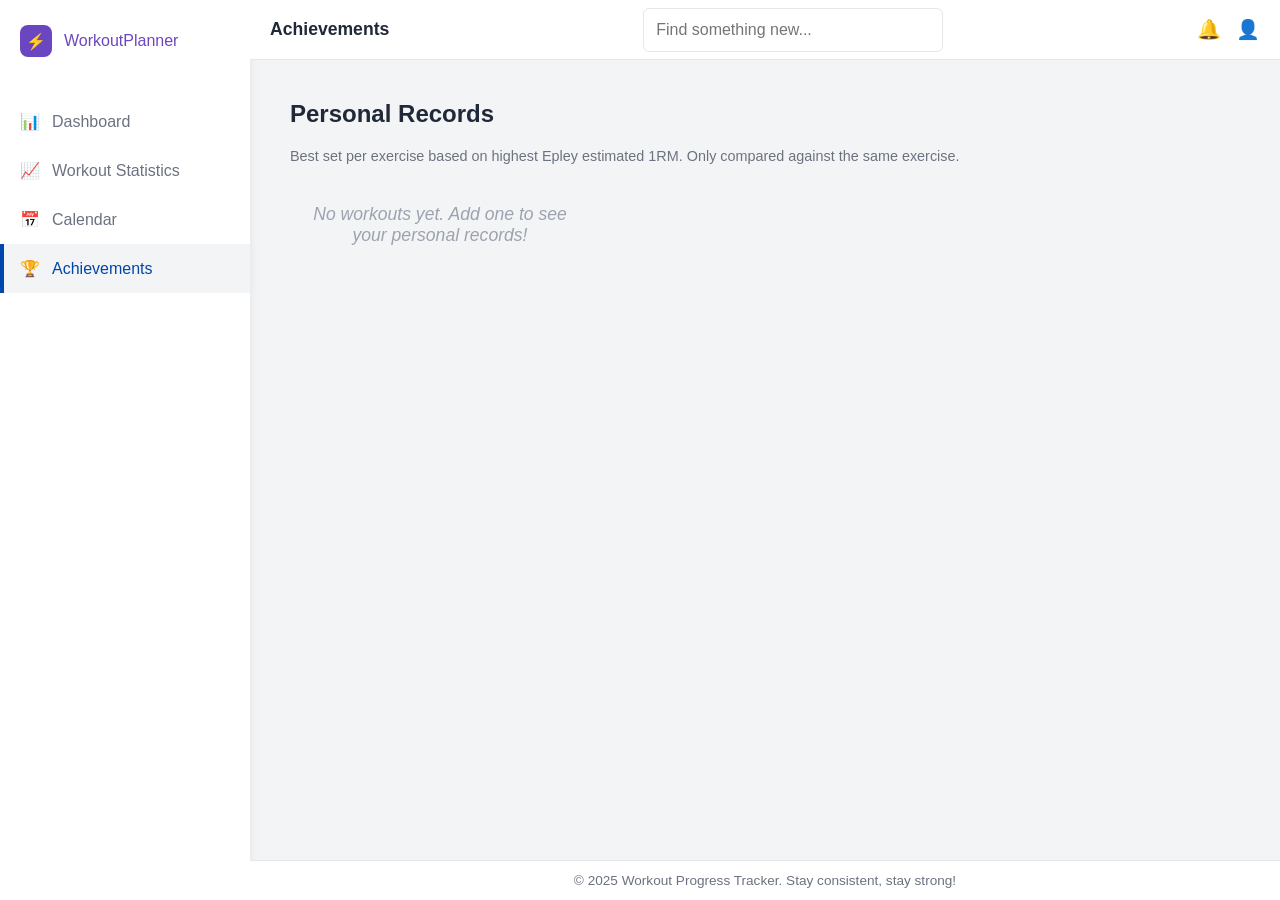
==== achievements.html @ 4a95f513 "Dashboard cleanup: separate HTML pages, percent-change chart, remove volume stat - Split into separa" ====
<!DOCTYPE html>
<html lang="en">
<head>
    <meta charset="UTF-8">
    <meta name="viewport" content="width=device-width, initial-scale=1.0">
    <title>Achievements — WorkoutPlanner</title>
    <link rel="stylesheet" href="styles.css">
</head>
<body data-page="achievements">
    <div class="container">
        <aside class="sidebar">
            <div class="sidebar-logo">
                <div class="sidebar-logo-icon">⚡</div>
                <span>WorkoutPlanner</span>
            </div>
            <ul class="sidebar-menu">
                <li class="sidebar-menu-item" onclick="location.href='index.html'">
                    <span>📊</span><span>Dashboard</span>
                </li>
                <li class="sidebar-menu-item" onclick="location.href='statistics.html'">
                    <span>📈</span><span>Workout Statistics</span>
                </li>
                <li class="sidebar-menu-item" onclick="location.href='calendar.html'">
                    <span>📅</span><span>Calendar</span>
                </li>
                <li class="sidebar-menu-item active" onclick="location.href='achievements.html'">
                    <span>🏆</span><span>Achievements</span>
                </li>
            </ul>
        </aside>

        <div style="flex: 1; display: flex; flex-direction: column; height: 100%; overflow: hidden;">
            <header>
                <h1>Achievements</h1>
                <div class="header-search">
                    <input type="text" placeholder="Find something new...">
                </div>
                <div style="display: flex; gap: 15px; align-items: center;">
                    <span style="font-size: 1.2em; cursor: pointer;">🔔</span>
                    <span style="font-size: 1.2em; cursor: pointer;">👤</span>
                </div>
            </header>

            <main>
                <section class="records-section">
                    <h2>Personal Records</h2>
                    <p class="section-description">Best set per exercise based on highest Epley estimated 1RM. Only compared against the same exercise.</p>
                    <div id="personalRecords" class="records-container">
                        <p class="empty-message">No workouts yet. Add one to see your personal records!</p>
                    </div>
                </section>
            </main>

            <footer>
                <p>&copy; 2025 Workout Progress Tracker. Stay consistent, stay strong!</p>
            </footer>
        </div>
    </div>

    <script src="script.js"></script>
</body>
</html>
---- styles.css ----
* {
    margin: 0;
    padding: 0;
    box-sizing: border-box;
}

:root {
    --primary-blue: #0047AB;
    --secondary-blue: #1E5A96;
    --purple-accent: #6B46C1;
    --orange-accent: #FF9500;
    --pink-accent: #EC4899;
    --light-bg: #F3F4F6;
    --card-bg: #FFFFFF;
    --text-dark: #1F2937;
    --text-light: #6B7280;
    --border-light: #E5E7EB;
}

html,
body {
    height: 100%;
    width: 100%;
}

body {
    font-family: -apple-system, BlinkMacSystemFont, 'Segoe UI', 'Helvetica Neue', sans-serif;
    background: var(--light-bg);
    color: var(--text-dark);
}

.container {
    display: flex;
    width: 100%;
    height: 100%;
    flex-direction: row;
}

/* Sidebar */
.sidebar {
    width: 250px;
    background: white;
    padding: 25px 0;
    box-shadow: 2px 0 8px rgba(0, 0, 0, 0.05);
    flex-shrink: 0;
    overflow-y: auto;
    max-height: 100vh;
}

.sidebar-logo {
    display: flex;
    align-items: center;
    gap: 12px;
    padding: 0 20px;
    margin-bottom: 40px;
    text-decoration: none;
    color: var(--purple-accent);
}

.sidebar-logo-icon {
    width: 32px;
    height: 32px;
    background: var(--purple-accent);
    border-radius: 8px;
    display: flex;
    align-items: center;
    justify-content: center;
    color: white;
    font-weight: bold;
}

.sidebar-menu {
    list-style: none;
}

.sidebar-menu-item {
    padding: 15px 20px;
    color: var(--text-light);
    cursor: pointer;
    display: flex;
    align-items: center;
    gap: 12px;
    transition: all 0.3s ease;
}

.sidebar-menu-item:hover {
    background: var(--light-bg);
    color: var(--primary-blue);
}

.sidebar-menu-item.active {
    background: var(--light-bg);
    color: var(--primary-blue);
    border-left: 4px solid var(--primary-blue);
    padding-left: 16px;
}

header {
    flex: 0 0 auto;
    background: white;
    border-bottom: 1px solid var(--border-light);
    padding: 10px 20px;
    display: flex;
    align-items: center;
    justify-content: space-between;
    gap: 20px;
    height: 60px;
}

header h1 {
    font-size: 1.1em;
    color: var(--text-dark);
    margin: 0;
    font-weight: 600;
    white-space: nowrap;
}

header .subtitle {
    display: none;
}

.header-search {
    flex: 1;
    max-width: 300px;
    margin: 0;
}

.header-search input {
    width: 100%;
    padding: 6px 10px;
    border: 1px solid var(--border-light);
    border-radius: 6px;
    background: var(--light-bg);
    font-size: 0.85em;
}

main {
    flex: 1;
    padding: 40px;
    overflow-y: auto;
    min-height: 0;
}

section {
    margin-bottom: 30px;
}

h2 {
    color: var(--text-dark);
    margin-bottom: 20px;
    font-size: 1.5em;
    font-weight: 600;
}

/* Footer */
footer {
    background: var(--card-bg);
    padding: 12px 20px;
    text-align: center;
    color: var(--text-light);
    border-top: 1px solid var(--border-light);
    flex-shrink: 0;
    font-size: 0.85em;
}

/* Form Styles */
.workout-form,
.workout-setup-form,
.add-exercise-form {
    background: var(--card-bg);
    padding: 25px;
    border-radius: 12px;
    border: 1px solid var(--border-light);
    box-shadow: 0 1px 3px rgba(0, 0, 0, 0.05);
}

.form-group {
    margin-bottom: 20px;
}

.form-row {
    display: grid;
    grid-template-columns: repeat(auto-fit, minmax(150px, 1fr));
    gap: 20px;
}

label {
    display: block;
    margin-bottom: 8px;
    color: var(--text-dark);
    font-weight: 500;
    font-size: 0.95em;
}

input[type="text"],
input[type="number"],
input[type="date"],
select {
    width: 100%;
    padding: 12px;
    border: 1px solid var(--border-light);
    border-radius: 6px;
    font-size: 1em;
    transition: all 0.3s ease;
    background: white;
}

input[type="text"]:focus,
input[type="number"]:focus,
input[type="date"]:focus,
select:focus {
    outline: none;
    border-color: var(--primary-blue);
    box-shadow: 0 0 0 3px rgba(0, 71, 171, 0.1);
}

/* Sets Container */
.sets-container,
.exercise-sets-container {
    background: var(--light-bg);
    border: 1px solid var(--border-light);
    border-radius: 8px;
    padding: 20px;
    margin: 20px 0;
}

.sets-container.empty {
    display: none;
}

.set-input-group {
    background: white;
    border: 1px solid #e0e0e0;
    border-radius: 6px;
    padding: 15px;
    margin-bottom: 15px;
    display: grid;
    grid-template-columns: 1fr 1fr;
    gap: 15px;
    align-items: flex-end;
}

.set-input-group .form-group {
    margin-bottom: 0;
}

.set-input-group label {
    font-size: 0.9em;
}

.set-number {
    grid-column: 1 / -1;
    font-weight: bold;
    color: #667eea;
    margin-bottom: 5px;
}

/* Button Styles */
.btn {
    padding: 10px 20px;
    border: none;
    border-radius: 6px;
    font-size: 0.95em;
    font-weight: 600;
    cursor: pointer;
    transition: all 0.3s ease;
    display: inline-block;
}

.btn-primary {
    background: var(--primary-blue);
    color: white;
}

.btn-primary:hover {
    background: var(--secondary-blue);
    transform: translateY(-1px);
    box-shadow: 0 4px 12px rgba(0, 71, 171, 0.2);
}

.btn-secondary {
    background: var(--purple-accent);
    color: white;
}

.btn-secondary:hover {
    background: #5a38a3;
    transform: translateY(-1px);
}

.btn-success {
    background: #10B981;
    color: white;
}

.btn-success:hover {
    background: #059669;
}

.btn-danger {
    background: #EF4444;
    color: white;
}

.btn-danger:hover {
    background: #DC2626;
}

.btn-delete {
    background: #FCA5A5;
    color: white;
    padding: 6px 12px;
    font-size: 0.85em;
}

.btn-delete:hover {
    background: #F87171;
}

.btn-close {
    background: var(--text-light);
    color: white;
    padding: 8px 16px;
}

.btn-close:hover {
    background: var(--text-dark);
}

.btn:disabled {
    opacity: 0.6;
    cursor: not-allowed;
}

.hidden {
    display: none !important;
}

/* Stats Section */
.stats-container {
    display: grid;
    grid-template-columns: repeat(auto-fit, minmax(220px, 1fr));
    gap: 20px;
    margin-bottom: 30px;
}

.stat-card {
    background: white;
    padding: 25px;
    border-radius: 12px;
    border: 1px solid var(--border-light);
    box-shadow: 0 1px 3px rgba(0, 0, 0, 0.05);
    text-align: left;
    transition: all 0.3s ease;
}

.stat-card:hover {
    box-shadow: 0 4px 12px rgba(0, 0, 0, 0.1);
    transform: translateY(-2px);
}

.stat-card h3 {
    font-size: 0.9em;
    color: var(--text-light);
    margin-bottom: 12px;
    text-transform: uppercase;
    letter-spacing: 0.5px;
}

.stat-value {
    font-size: 2.2em;
    font-weight: 700;
    color: var(--primary-blue);
}

.stat-card.accent-orange .stat-value {
    color: var(--orange-accent);
}

.stat-card.accent-purple .stat-value {
    color: var(--purple-accent);
}

.stat-card.accent-pink .stat-value {
    color: var(--pink-accent);
}

/* Filter Section */
.filter-section {
    background: var(--card-bg);
    padding: 20px;
    border-radius: 12px;
    border: 1px solid var(--border-light);
    display: flex;
    gap: 15px;
    align-items: center;
    flex-wrap: wrap;
}

.filter-section label {
    margin: 0;
    white-space: nowrap;
    color: var(--text-dark);
}

.filter-section select {
    min-width: 200px;
    margin: 0;
}



.muscle-stat {
    background: var(--light-bg);
    border-left: 4px solid var(--primary-blue);
    padding: 18px 20px;
    border-radius: 6px;
    display: flex;
    justify-content: space-between;
    align-items: center;
}

.muscle-stat.negative {
    border-left-color: #EF4444;
    background: #FEE2E2;
}

.muscle-stat .name {
    font-weight: 600;
    color: var(--text-dark);
    font-size: 1.1em;
}

.muscle-stat .value {
    font-size: 1.4em;
    font-weight: bold;
    color: var(--primary-blue);
}

.muscle-stat.negative .value {
    color: #EF4444;
}

/* Personal Records */
.records-container {
    display: grid;
    grid-template-columns: repeat(auto-fill, minmax(280px, 1fr));
    gap: 25px;
}

.record-card {
    background: var(--card-bg);
    border: 1px solid var(--border-light);
    border-radius: 12px;
    padding: 30px;
    text-align: center;
    transition: all 0.3s ease;
    box-shadow: 0 1px 3px rgba(0, 0, 0, 0.05);
}

.record-card:hover {
    box-shadow: 0 4px 12px rgba(0, 0, 0, 0.1);
    transform: translateY(-2px);
}

.record-card h3 {
    color: var(--primary-blue);
    margin-bottom: 15px;
    font-size: 1.3em;
    font-weight: 600;
}

.record-card p {
    color: var(--text-light);
    margin: 10px 0;
    font-size: 1em;
}

.record-pr {
    font-size: 2.5em;
    font-weight: bold;
    color: var(--purple-accent);
    margin: 20px 0;
}

/* Workout History */
.history-controls {
    margin-bottom: 20px;
}

.workout-history {
    display: grid;
    gap: 15px;
}

.workout-item {
    background: var(--card-bg);
    border-left: 5px solid var(--primary-blue);
    padding: 20px;
    border-radius: 8px;
    border: 1px solid var(--border-light);
    display: flex;
    justify-content: space-between;
    align-items: flex-start;
    transition: all 0.3s ease;
    cursor: pointer;
}

.workout-item:hover {
    box-shadow: 0 4px 12px rgba(0, 0, 0, 0.1);
    transform: translateX(5px);
}

.workout-details h3 {
    color: var(--text-dark);
    margin-bottom: 10px;
    font-size: 1.2em;
    font-weight: 600;
}

.muscle-label {
    color: var(--primary-blue);
    font-weight: 600;
    font-size: 0.9em;
    margin: 5px 0;
    display: inline-block;
    background: rgba(0, 71, 171, 0.1);
    padding: 4px 8px;
    border-radius: 4px;
}

.sets-info {
    color: var(--text-light);
    font-size: 0.9em;
    margin: 8px 0;
    background: var(--light-bg);
    padding: 8px;
    border-radius: 4px;
}

.workout-details p {
    color: var(--text-light);
    margin: 5px 0;
    font-size: 0.95em;
}

.workout-stats {
    display: flex;
    gap: 15px;
    margin-top: 10px;
    flex-wrap: wrap;
}

.stat-badge {
    background: var(--primary-blue);
    color: white;
    padding: 6px 12px;
    border-radius: 6px;
    font-size: 0.85em;
    font-weight: 600;
}

.stat-badge.volume {
    background: var(--purple-accent);
}

.stat-badge.date {
    background: var(--text-light);
}

.stat-badge.orange {
    background: var(--orange-accent);
}

.stat-badge.pink {
    background: var(--pink-accent);
}

.delete-btn {
    flex-shrink: 0;
}

.empty-message {
    text-align: center;
    color: var(--text-light);
    padding: 40px 20px;
    font-size: 1.1em;
}

/* Progress Container */
.progress-container {
    display: grid;
    gap: 20px;
}

.progress-item {
    background: var(--card-bg);
    border: 1px solid var(--border-light);
    border-radius: 12px;
    padding: 20px;
    transition: all 0.3s ease;
}

.progress-item:hover {
    box-shadow: 0 4px 12px rgba(0, 0, 0, 0.1);
}

.progress-item h3 {
    color: var(--text-dark);
    margin-bottom: 15px;
    font-size: 1.1em;
}

/* Responsive Design */
@media (max-width: 1024px) {
    .sidebar {
        width: 180px;
    }

    .sidebar-logo span {
        display: none;
    }

    .sidebar-menu-item span:last-child {
        display: none;
    }

    .sidebar-menu-item {
        padding: 12px 20px;
        justify-content: center;
    }

    main {
        padding: 30px;
    }
}

@media (max-width: 768px) {
    .sidebar {
        width: 150px;
    }

    .sidebar-logo {
        padding: 0 15px;
        margin-bottom: 30px;
    }

    .sidebar-menu-item {
        padding: 10px 15px;
        font-size: 0.9em;
    }

    header {
        padding: 8px 15px;
        gap: 10px;
    }

    header h1 {
        font-size: 1em;
        min-width: 70px;
    }

    .header-search {
        flex: 1;
        max-width: 200px;
        margin: 0;
    }

    .header-search input {
        font-size: 0.8em;
        padding: 5px 8px;
    }

    main {
        padding: 25px 20px;
    }

    .filter-section {
        flex-direction: column;
        align-items: stretch;
    }

    .filter-section select {
        min-width: unset;
    }

    .stats-container {
        grid-template-columns: 1fr;
    }

    .workout-item {
        flex-direction: column;
    }

    .form-row {
        grid-template-columns: 1fr;
    }

    .set-input-group {
        grid-template-columns: 1fr;
    }
}

/* ========================================
   WORKOUT PROGRESS SECTION
   ======================================== */

.progress-section {
    margin-bottom: 40px;
}

.progress-container {
    display: grid;
    grid-template-columns: repeat(auto-fill, minmax(320px, 1fr));
    gap: 25px;
}

.progress-card {
    background: var(--card-bg);
    border: 1px solid var(--border-light);
    border-radius: 12px;
    padding: 30px;
    cursor: pointer;
    transition: all 0.3s ease;
    box-shadow: 0 1px 3px rgba(0, 0, 0, 0.05);
}

.progress-card:hover {
    border-color: var(--primary-blue);
    box-shadow: 0 4px 12px rgba(0, 71, 171, 0.15);
    transform: translateY(-2px);
}

.progress-card-exercise {
    font-size: 1.5em;
    font-weight: 600;
    color: var(--text-dark);
    margin-bottom: 12px;
}

.progress-card-muscle {
    font-size: 1em;
    color: var(--text-light);
    margin-bottom: 16px;
    background: rgba(0, 71, 171, 0.1);
    display: inline-block;
    padding: 6px 12px;
    border-radius: 4px;
    color: var(--primary-blue);
    font-weight: 600;
}

.progress-card-1rm {
    font-size: 2.2em;
    color: var(--primary-blue);
    font-weight: bold;
    margin-bottom: 6px;
}

.progress-card-1rm-label {
    font-size: 0.8em;
    color: var(--text-light);
    margin-bottom: 12px;
}

.progress-card-date {
    font-size: 0.85em;
    color: var(--text-light);
    margin-bottom: 8px;
}

.progress-card-sets {
    font-size: 0.85em;
    color: var(--text-light);
    padding-top: 12px;
    border-top: 1px solid var(--border-light);
}

.progress-card-click-hint {
    font-size: 0.8em;
    color: var(--primary-blue);
    margin-top: 12px;
    font-style: italic;
}

/* ========================================
   MUSCLE GROUP STATS SECTION
   ======================================== */

.muscle-group-stats {
    display: grid;
    grid-template-columns: repeat(auto-fill, minmax(250px, 1fr));
    gap: 20px;
}

.muscle-group-card {
    background: var(--card-bg);
    border: 1px solid var(--border-light);
    border-radius: 12px;
    padding: 20px;
    transition: all 0.3s ease;
    box-shadow: 0 1px 3px rgba(0, 0, 0, 0.05);
}

.muscle-group-card:hover {
    border-color: var(--primary-blue);
    box-shadow: 0 4px 12px rgba(0, 0, 0, 0.1);
    transform: translateY(-2px);
}

.muscle-group-card-name {
    font-size: 1.4em;
    font-weight: 700;
    color: var(--text-dark);
    margin-bottom: 16px;
    padding-bottom: 12px;
    border-bottom: 3px solid var(--primary-blue);
}

.muscle-group-card-stats {
    display: grid;
    grid-template-columns: 1fr 1fr;
    gap: 16px;
    margin-bottom: 16px;
}

.muscle-stat-label {
    font-size: 0.75em;
    color: var(--text-light);
    text-transform: uppercase;
    letter-spacing: 0.5px;
    margin-bottom: 6px;
    font-weight: 600;
}

.muscle-stat-value {
    font-size: 1.3em;
    color: var(--primary-blue);
    font-weight: bold;
}

.muscle-group-card-date {
    font-size: 0.85em;
    color: var(--text-light);
    padding-top: 12px;
    border-top: 1px solid var(--border-light);
}

.muscle-group-card-changes {
    background: var(--light-bg);
    padding: 16px;
    border-radius: 8px;
    margin: 16px 0;
    border-left: 4px solid var(--primary-blue);
}

.avg-change {
    display: flex;
    justify-content: space-between;
    align-items: center;
    font-weight: 600;
}

.change-label {
    color: var(--text-light);
    font-size: 0.9em;
}

.change-value {
    font-size: 1.3em;
    font-weight: bold;
}

.change-value.positive {
    color: #10B981;
}

.change-value.negative {
    color: #EF4444;
}

.exercise-changes {
    display: flex;
    flex-direction: column;
    gap: 8px;
    max-height: 200px;
    overflow-y: auto;
    margin-top: 12px;
}

.exercise-change-item {
    display: flex;
    justify-content: space-between;
    align-items: center;
    font-size: 0.85em;
    padding: 8px;
    background: white;
    border-radius: 6px;
    border-left: 3px solid var(--border-light);
}

.exercise-name {
    flex: 1;
    color: var(--text-dark);
    font-weight: 500;
}

.change-percent {
    font-weight: bold;
    min-width: 60px;
    text-align: right;
    margin: 0 8px;
}

.change-percent.positive {
    color: #10B981;
}

.change-percent.negative {
    color: #EF4444;
}

.weights {
    color: var(--text-light);
    font-size: 0.8em;
}

.no-history {
    font-size: 0.85em;
    color: var(--text-light);
    text-align: center;
    padding: 8px 0;
    margin: 0;
}

/* ========================================
   EXERCISE DETAIL MODAL
   ======================================== */

.exercise-detail-modal {
    position: fixed;
    top: 0;
    left: 0;
    right: 0;
    bottom: 0;
    background: rgba(0, 0, 0, 0.6);
    display: flex;
    align-items: center;
    justify-content: center;
    z-index: 1000;
    padding: 20px;
}

.exercise-detail-modal.hidden {
    display: none;
}

.exercise-detail-content {
    background: white;
    border-radius: 12px;
    max-width: 900px;
    width: 100%;
    max-height: 90vh;
    overflow-y: auto;
    box-shadow: 0 20px 60px rgba(0, 0, 0, 0.3);
}

.exercise-detail-header {
    background: var(--primary-blue);
    color: white;
    padding: 24px;
    display: flex;
    justify-content: space-between;
    align-items: center;
    border-bottom: none;
}

.exercise-detail-header h2 {
    color: white;
    margin: 0;
    font-size: 1.5em;
    font-weight: 600;
}

.exercise-detail-body {
    padding: 30px;
}

.exercise-chart-container {
    margin-bottom: 40px;
    border: 1px solid var(--border-light);
    border-radius: 8px;
    padding: 20px;
    background: var(--light-bg);
}

.exercise-chart-container canvas {
    width: 100%;
    max-height: 400px;
}

.exercise-workout-history {
    border-top: 1px solid var(--border-light);
    padding-top: 20px;
}

.exercise-workout-history h3 {
    color: var(--text-dark);
    margin-bottom: 20px;
    font-size: 1.2em;
}

.exercise-workout-item {
    background: var(--light-bg);
    border-left: 4px solid var(--primary-blue);
    padding: 16px;
    margin-bottom: 12px;
    border-radius: 6px;
}

.exercise-workout-item-date {
    font-weight: 600;
    color: var(--text-dark);
    margin-bottom: 4px;
}

.exercise-workout-item-1rm {
    color: var(--primary-blue);
    font-size: 1.1em;
    font-weight: bold;
    margin-bottom: 8px;
}

.exercise-workout-item-sets {
    font-size: 0.9em;
    color: var(--text-light);
}

/* ========================================
   WORKOUT DETAIL MODAL
   ======================================== */

.workout-detail-modal {
    position: fixed;
    top: 0;
    left: 0;
    right: 0;
    bottom: 0;
    background: rgba(0, 0, 0, 0.6);
    display: flex;
    align-items: center;
    justify-content: center;
    z-index: 1000;
    padding: 20px;
}

.workout-detail-modal.hidden {
    display: none;
}

.workout-detail-content {
    background: white;
    border-radius: 12px;
    max-width: 800px;
    width: 100%;
    max-height: 90vh;
    overflow-y: auto;
    box-shadow: 0 20px 60px rgba(0, 0, 0, 0.3);
}

.workout-detail-header {
    background: var(--primary-blue);
    color: white;
    padding: 24px;
    display: flex;
    justify-content: space-between;
    align-items: center;
}

.workout-detail-header h2 {
    color: white;
    margin: 0;
    font-size: 1.5em;
    font-weight: 600;
}

.workout-detail-body {
    padding: 30px;
}

.workout-detail-date {
    color: var(--text-light);
    font-size: 0.95em;
    margin-bottom: 20px;
}

.workout-detail-exercises {
    display: grid;
    gap: 20px;
}

.workout-detail-exercise {
    background: var(--light-bg);
    border-left: 4px solid var(--primary-blue);
    padding: 16px;
    border-radius: 6px;
}

.workout-detail-exercise h4 {
    color: var(--text-dark);
    margin-bottom: 10px;
    font-weight: 600;
}

.workout-detail-exercise-info {
    font-size: 0.9em;
    color: var(--text-light);
}

/* ========================================
   CREATE WORKOUT SECTION
   ======================================== */

.create-workout-section {
    background: white;
    padding: 0;
}

.workout-setup-form {
    background: var(--card-bg);
    padding: 20px;
    border-radius: 12px;
    margin-bottom: 20px;
    border: 1px solid var(--border-light);
}

.workout-setup-form .form-group:last-child {
    margin-bottom: 0;
}

.add-exercise-form {
    background: var(--card-bg);
    padding: 20px;
    border-radius: 12px;
    border: 1px solid var(--primary-blue);
    margin: 20px 0;
}

.add-exercise-form.hidden {
    display: none;
}

.add-exercise-form h3 {
    color: var(--text-dark);
    margin-bottom: 20px;
    font-size: 1.3em;
    font-weight: 600;
}

.exercise-sets-container {
    background: var(--light-bg);
    border: 1px solid var(--border-light);
    border-radius: 8px;
    padding: 20px;
    margin: 20px 0;
}

.exercise-sets-container.empty {
    display: none;
}

.exercise-set-input-group {
    background: white;
    border: 1px solid var(--border-light);
    border-radius: 6px;
    padding: 15px;
    margin-bottom: 15px;
    display: grid;
    grid-template-columns: 1fr 1fr;
    gap: 15px;
    align-items: flex-end;
}

.exercise-set-input-group .form-group {
    margin-bottom: 0;
}

.exercise-set-input-group label {
    font-size: 0.9em;
}

.exercise-set-number {
    grid-column: 1 / -1;
    font-weight: 600;
    color: var(--primary-blue);
    margin-bottom: 5px;
}

.exercise-form-actions {
    display: flex;
    gap: 10px;
    margin-top: 20px;
}

.exercise-form-actions .btn {
    flex: 1;
}

.current-workout-display {
    background: var(--card-bg);
    padding: 20px;
    border-radius: 12px;
    border: 1px solid var(--border-light);
    margin: 20px 0;
}

.current-workout-display.hidden {
    display: none;
}

.current-workout-display h3 {
    color: var(--text-dark);
    margin-bottom: 20px;
    font-size: 1.3em;
    font-weight: 600;
}

.current-exercises-list {
    margin-bottom: 20px;
}

.current-exercise-item {
    background: var(--light-bg);
    border-left: 4px solid var(--primary-blue);
    padding: 15px;
    margin-bottom: 15px;
    border-radius: 6px;
    display: flex;
    justify-content: space-between;
    align-items: start;
}

.current-exercise-item-details h4 {
    color: var(--text-dark);
    font-size: 1.1em;
    margin-bottom: 5px;
    font-weight: 600;
}

.current-exercise-item-muscle {
    color: var(--text-light);
    font-size: 0.9em;
    margin-bottom: 8px;
    background: rgba(0, 71, 171, 0.1);
    display: inline-block;
    padding: 4px 8px;
    border-radius: 4px;
    color: var(--primary-blue);
}

.current-exercise-item-sets {
    color: var(--text-light);
    font-size: 0.85em;
}

.current-exercise-item-remove {
    flex-shrink: 0;
}

.current-exercise-item-remove .btn-delete {
    padding: 6px 12px;
    font-size: 0.8em;
}

.workout-save-actions {
    display: flex;
    gap: 10px;
    margin-top: 20px;
    padding-top: 20px;
    border-top: 1px solid var(--border-light);
}

.workout-save-actions .btn {
    flex: 1;
}

.btn-success {
    background: #10B981;
    color: white;
}

.btn-success:hover {
    background: #059669;
    transform: translateY(-1px);
}

/* Remove duplicate workout detail modal styles - already defined above */

.workout-detail-exercise-sets {
    margin-top: 12px;
}

.workout-detail-set {
    background: white;
    padding: 10px 15px;
    margin-bottom: 8px;
    border-radius: 6px;
    border-left: 3px solid var(--purple-accent);
    font-size: 0.9em;
    color: var(--text-light);
}

/* ========================================
   EXERCISE PROGRESS CHART
   ======================================== */

.exercise-chart-container {
    margin-bottom: 40px;
    border: 1px solid var(--border-light);
    border-radius: 12px;
    padding: 20px;
    background: var(--light-bg);
}

.exercise-chart-canvas {
    width: 100%;
    height: 400px;
    background: white;
    border-radius: 8px;
}

.exercise-chart-empty {
    text-align: center;
    color: var(--text-light);
    padding: 40px 20px;
    font-size: 1em;
}

@media (max-width: 768px) {
    .progress-container {
        grid-template-columns: 1fr;
    }

    .exercise-detail-header {
        flex-direction: column;
        gap: 12px;
    }

    .exercise-detail-header h2 {
        font-size: 1.4em;
    }

    .exercise-detail-body {
        padding: 20px;
    }

    .workout-detail-header {
        flex-direction: column;
        gap: 12px;
    }

    .workout-detail-header h2 {
        font-size: 1.4em;
    }

    .workout-detail-body {
        padding: 20px;
    }

    .exercise-form-actions {
        flex-direction: column;
    }

    .exercise-form-actions .btn {
        width: 100%;
    }

    .workout-save-actions {
        flex-direction: column;
    }

    .workout-save-actions .btn {
        width: 100%;
    }

    .current-exercise-item {
        flex-direction: column;
        gap: 10px;
    }

    .current-exercise-item-remove .btn-delete {
        width: 100%;
    }

    .exercise-set-input-group {
        grid-template-columns: 1fr;
    }
}

/* ========================================
   START WORKOUT SECTION
   ======================================== */

.start-workout-section {
    margin-bottom: 30px;
}

.start-workout-card {
    background: linear-gradient(135deg, var(--primary-blue) 0%, var(--secondary-blue) 100%);
    border-radius: 12px;
    padding: 40px;
    color: white;
    display: flex;
    justify-content: space-between;
    align-items: center;
    box-shadow: 0 4px 15px rgba(0, 71, 171, 0.2);
}

.start-workout-content h3 {
    font-size: 1.8em;
    margin-bottom: 8px;
    font-weight: 700;
}

.start-workout-content p {
    font-size: 1.1em;
    opacity: 0.9;
}

.btn-large {
    padding: 15px 30px !important;
    font-size: 1.1em !important;
    white-space: nowrap;
}

/* ========================================
   MINI CALENDAR SECTION
   ======================================== */

.calendar-section {
    margin-bottom: 30px;
    background: var(--card-bg);
    border-radius: 12px;
    padding: 25px;
    border: 1px solid var(--border-light);
    box-shadow: 0 1px 3px rgba(0, 0, 0, 0.05);
}

.calendar-section h3 {
    color: var(--text-dark);
    margin-bottom: 20px;
    font-size: 1.2em;
    font-weight: 600;
}

.workout-calendar {
    display: grid;
    grid-template-columns: repeat(7, 1fr);
    gap: 8px;
}

.calendar-day {
    aspect-ratio: 1;
    display: flex;
    align-items: center;
    justify-content: center;
    border-radius: 8px;
    border: 1px solid var(--border-light);
    font-size: 0.9em;
    font-weight: 600;
    cursor: pointer;
    transition: all 0.3s ease;
    position: relative;
}

.calendar-day:hover {
    transform: scale(1.05);
}

.calendar-day.worked-out {
    background: #10B981;
    color: white;
    border-color: #059669;
    box-shadow: 0 2px 8px rgba(16, 185, 129, 0.3);
}

.calendar-day.no-workout {
    background: #FCA5A5;
    color: white;
    border-color: #F87171;
    box-shadow: 0 2px 8px rgba(244, 63, 94, 0.2);
}

.calendar-day.future {
    background: var(--light-bg);
    color: var(--text-light);
}

.calendar-day-number {
    font-size: 0.8em;
}

/* ========================================
   PROGRESS CHART SECTION
   ======================================== */

.progress-chart-section {
    background: var(--card-bg);
    border-radius: 12px;
    padding: 25px;
    border: 1px solid var(--border-light);
    box-shadow: 0 1px 3px rgba(0, 0, 0, 0.05);
    margin-bottom: 30px;
}

.progress-chart-section h2 {
    margin-bottom: 20px;
}

.progress-chart-container {
    position: relative;
    width: 100%;
    height: 400px;
    background: var(--light-bg);
    border-radius: 8px;
    padding: 20px;
    box-sizing: border-box;
}

.progress-chart-container canvas {
    width: 100% !important;
    height: 100% !important;
}

.progress-chart-empty {
    display: flex;
    align-items: center;
    justify-content: center;
    height: 100%;
    color: var(--text-light);
    font-size: 1.1em;
}

/* ========================================
   WORKOUT LAYOUT MODAL
   ======================================== */

.workout-layout-modal {
    position: fixed;
    top: 0 !important;
    left: 0 !important;
    right: 0 !important;
    bottom: 0 !important;
    display: flex !important;
    align-items: center !important;
    justify-content: center !important;
    z-index: 2000 !important;
    padding: 20px !important;
    box-sizing: border-box !important;
}

.workout-layout-modal.hidden {
    display: none !important;
}

.modal-overlay {
    position: fixed;
    top: 0;
    left: 0;
    width: 100%;
    height: 100%;
    background: rgba(0, 0, 0, 0.6);
    z-index: 1999;
}

.modal-content {
    background: white;
    border-radius: 12px;
    width: auto;
    min-width: 350px;
    max-width: 600px;
    box-shadow: 0 20px 60px rgba(0, 0, 0, 0.3);
    position: relative;
    z-index: 2001;
    max-height: 90vh;
    overflow-y: auto;
}

.modal-header {
    background: #0047AB;
    color: white;
    padding: 24px;
    display: flex;
    justify-content: space-between;
    align-items: center;
    border-radius: 12px 12px 0 0;
}

.modal-header h2 {
    color: white;
    margin: 0;
    font-size: 1.5em;
    font-weight: 600;
}

.btn-close {
    background: transparent;
    border: none;
    color: white;
    font-size: 28px;
    cursor: pointer;
    padding: 0;
    line-height: 1;
}

.btn-close:hover {
    opacity: 0.8;
}

.modal-body {
    padding: 30px;
}

.layout-options {
    display: grid;
    gap: 20px;
}

.layout-option {
    background: #F3F4F6;
    padding: 20px;
    border-radius: 8px;
    border: 1px solid #E5E7EB;
}

.layout-option h3 {
    color: #1F2937;
    font-size: 1.1em;
    font-weight: 600;
    margin-bottom: 8px;
    margin-top: 0;
}

.layout-option p {
    color: #6B7280;
    font-size: 0.95em;
    margin-bottom: 15px;
    margin-top: 0;
}

.past-workouts-list {
    display: grid;
    gap: 10px;
}

.past-workout-item {
    background: white;
    border: 1px solid #E5E7EB;
    padding: 12px;
    border-radius: 6px;
    cursor: pointer;
    transition: all 0.2s ease;
}

.past-workout-item:hover {
    background: #F9FAFB;
    border-color: #0047AB;
}

.past-workout-item-name {
    font-weight: 600;
    color: #1F2937;
    margin-bottom: 4px;
}

.past-workout-item-exercises {
    font-size: 0.85em;
    color: #6B7280;
}

.empty-message {
    text-align: center;
    color: #9CA3AF;
    padding: 20px;
    font-style: italic;
}

.layout-divider {
    text-align: center;
    color: #6B7280;
    font-weight: 600;
    padding: 10px 0;
    border-top: 1px solid #E5E7EB;
    border-bottom: 1px solid #E5E7EB;
}

.past-workouts-list {
    display: grid;
    gap: 10px;
}

.past-workout-item {
    background: white;
    padding: 12px 15px;
    border-radius: 6px;
    border: 1px solid var(--border-light);
    cursor: pointer;
    transition: all 0.3s ease;
    display: flex;
    justify-content: space-between;
    align-items: center;
}

.past-workout-item:hover {
    border-color: var(--primary-blue);
    background: rgba(0, 71, 171, 0.05);
    transform: translateX(5px);
}

.past-workout-item-name {
    font-weight: 600;
    color: var(--text-dark);
}

.past-workout-item-exercises {
    font-size: 0.85em;
    color: var(--text-light);
    margin-top: 4px;
}

.layout-divider {
    text-align: center;
    color: var(--text-light);
    font-weight: 600;
    padding: 10px 0;
    border-top: 1px solid var(--border-light);
    border-bottom: 1px solid var(--border-light);
}

@media (max-width: 768px) {
    .start-workout-card {
        flex-direction: column;
        text-align: center;
        gap: 20px;
    }

    .start-workout-content h3 {
        font-size: 1.5em;
    }

    .start-workout-content p {
        font-size: 1em;
    }

    .progress-chart-container {
        height: 300px;
    }

    .workout-calendar {
        grid-template-columns: repeat(7, 1fr);
    }

    .modal-content {
        max-width: 90vw;
    }

    .modal-body {
        padding: 20px;
    }

    .layout-options {
        gap: 15px;
    }
}

/* ========================================
   PAGE NAVIGATION
   ======================================== */

.page {
    width: 100%;
}

.section-description {
    color: var(--text-light);
    font-size: 0.9em;
    margin-bottom: 20px;
}

/* ========================================
   WORKOUT STATISTICS PAGE
   ======================================== */

.stats-page-section {
    padding: 20px 0;
}

.muscle-group-stats-container {
    display: grid;
    grid-template-columns: repeat(auto-fill, minmax(280px, 1fr));
    gap: 20px;
    margin-top: 20px;
}

.muscle-group-total-change {
    font-size: 1.8em;
    font-weight: 700;
    margin: 8px 0 12px;
}

.muscle-group-total-change.positive { color: #22c55e; }
.muscle-group-total-change.negative { color: #ef4444; }

.muscle-group-exercises-breakdown {
    border-top: 1px solid var(--border-light);
    padding-top: 10px;
    margin-top: 4px;
}

.exercise-change-row {
    display: flex;
    justify-content: space-between;
    align-items: center;
    padding: 4px 0;
    font-size: 0.85em;
    border-bottom: 1px solid #f3f4f6;
}

.exercise-change-name {
    color: var(--text-dark);
    flex: 1;
    margin-right: 10px;
}

.exercise-change-value {
    font-weight: 600;
    white-space: nowrap;
}

.exercise-change-value.positive { color: #22c55e; }
.exercise-change-value.negative { color: #ef4444; }

/* ========================================
   ACHIEVEMENTS PAGE — PERSONAL RECORDS
   ======================================== */

.pr-muscle-group {
    margin-bottom: 30px;
}

.pr-muscle-title {
    font-size: 1.1em;
    font-weight: 700;
    color: var(--primary-blue);
    border-bottom: 2px solid var(--primary-blue);
    padding-bottom: 6px;
    margin-bottom: 12px;
}

.pr-card {
    background: var(--card-bg);
    border: 1px solid var(--border-light);
    border-radius: 10px;
    padding: 14px 18px;
    margin-bottom: 10px;
    box-shadow: 0 2px 6px rgba(0,0,0,0.04);
}

.pr-exercise-name {
    font-weight: 600;
    font-size: 1em;
    color: var(--text-dark);
    display: flex;
    align-items: center;
    gap: 8px;
    margin-bottom: 4px;
}

.pr-label {
    background: var(--primary-blue);
    color: white;
    font-size: 0.7em;
    font-weight: 700;
    padding: 2px 6px;
    border-radius: 4px;
    letter-spacing: 0.05em;
}

.pr-set {
    font-size: 1.2em;
    font-weight: 700;
    color: var(--text-dark);
    margin: 4px 0;
}

.pr-estimated {
    font-size: 0.85em;
    color: var(--text-light);
    margin-top: 2px;
}

/* ========================================
   CALENDAR PAGE
   ======================================== */

.calendar-page-section {
    padding: 20px 0;
}

/* Stat sublabel (e.g. "over 14 days") */
.stat-sublabel {
    font-size: 0.8em;
    color: var(--text-light);
    margin-top: 4px;
    font-weight: 400;
}

/* Sidebar items are clickable via onclick */
.sidebar-menu-item {
    cursor: pointer;
}
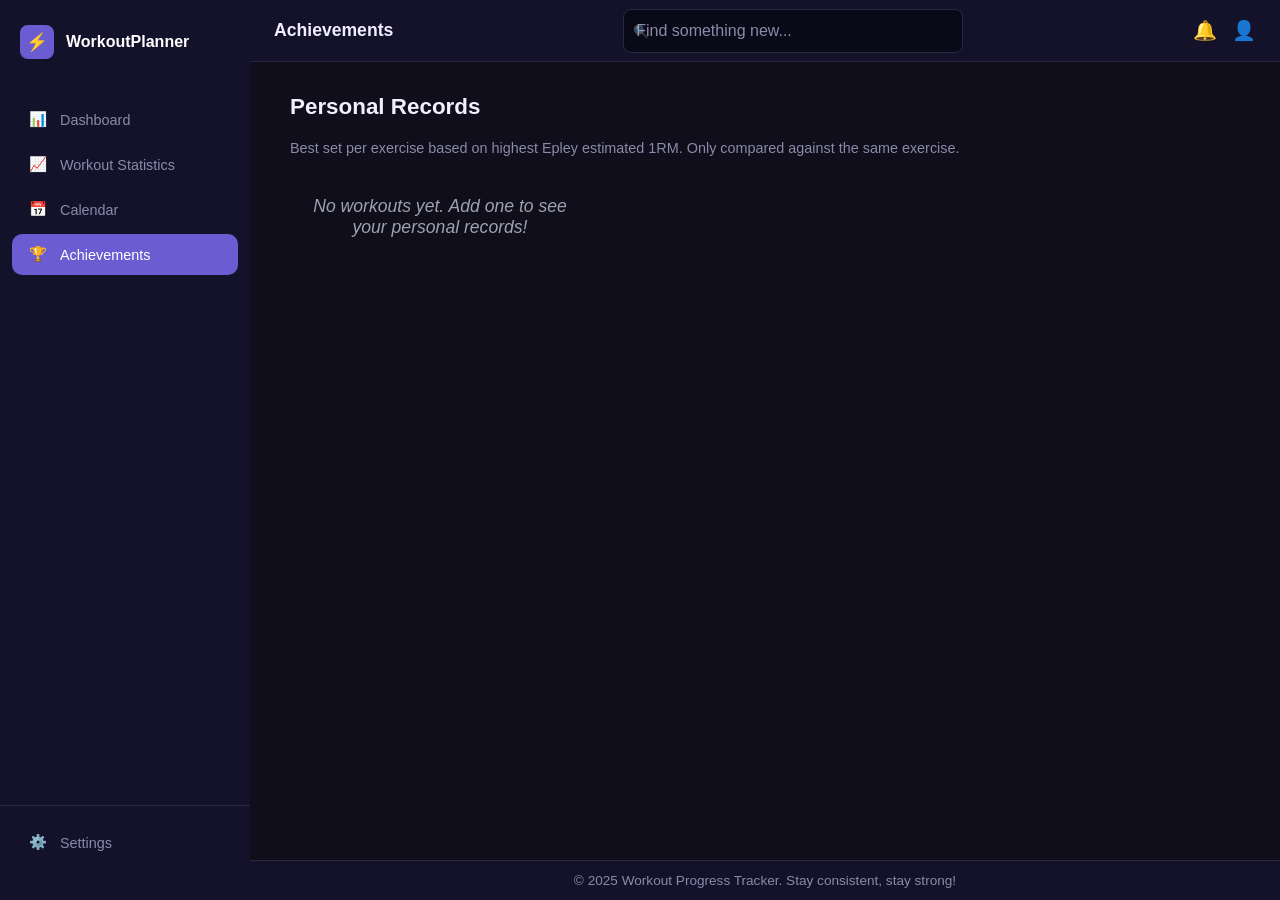
==== commit 2fe59763: "Dark indigo theme: sidebar pill nav, dark cards, icon badges on stats - Dark color scheme: #0f0e1a b" ====
--- a/achievements.html
+++ b/achievements.html
@@ -15,18 +15,23 @@
             </div>
             <ul class="sidebar-menu">
                 <li class="sidebar-menu-item" onclick="location.href='index.html'">
-                    <span>📊</span><span>Dashboard</span>
+                    <span class="sidebar-icon">📊</span><span>Dashboard</span>
                 </li>
                 <li class="sidebar-menu-item" onclick="location.href='statistics.html'">
-                    <span>📈</span><span>Workout Statistics</span>
+                    <span class="sidebar-icon">📈</span><span>Workout Statistics</span>
                 </li>
                 <li class="sidebar-menu-item" onclick="location.href='calendar.html'">
-                    <span>📅</span><span>Calendar</span>
+                    <span class="sidebar-icon">📅</span><span>Calendar</span>
                 </li>
                 <li class="sidebar-menu-item active" onclick="location.href='achievements.html'">
-                    <span>🏆</span><span>Achievements</span>
+                    <span class="sidebar-icon">🏆</span><span>Achievements</span>
                 </li>
             </ul>
+            <div class="sidebar-bottom">
+                <div class="sidebar-menu-item sidebar-settings">
+                    <span class="sidebar-icon">⚙️</span><span>Settings</span>
+                </div>
+            </div>
         </aside>
 
         <div style="flex: 1; display: flex; flex-direction: column; height: 100%; overflow: hidden;">
@@ -36,11 +41,10 @@
                     <input type="text" placeholder="Find something new...">
                 </div>
                 <div style="display: flex; gap: 15px; align-items: center;">
-                    <span style="font-size: 1.2em; cursor: pointer;">🔔</span>
-                    <span style="font-size: 1.2em; cursor: pointer;">👤</span>
+                    <span style="font-size: 1.2em; cursor: pointer; color: var(--text-light);">🔔</span>
+                    <span style="font-size: 1.2em; cursor: pointer; color: var(--text-light);">👤</span>
                 </div>
             </header>
-
             <main>
                 <section class="records-section">
                     <h2>Personal Records</h2>
@@ -50,13 +54,11 @@
                     </div>
                 </section>
             </main>
-
             <footer>
                 <p>&copy; 2025 Workout Progress Tracker. Stay consistent, stay strong!</p>
             </footer>
         </div>
     </div>
-
     <script src="script.js"></script>
 </body>
 </html>
--- a/styles.css
+++ b/styles.css
@@ -5,16 +5,18 @@
 }
 
 :root {
-    --primary-blue: #0047AB;
-    --secondary-blue: #1E5A96;
-    --purple-accent: #6B46C1;
+    --primary-blue: #6c5cd2;
+    --secondary-blue: #5a4bbf;
+    --purple-accent: #7c6fd4;
     --orange-accent: #FF9500;
     --pink-accent: #EC4899;
-    --light-bg: #F3F4F6;
-    --card-bg: #FFFFFF;
-    --text-dark: #1F2937;
-    --text-light: #6B7280;
-    --border-light: #E5E7EB;
+    --light-bg: #0f0e1a;
+    --card-bg: #1e1c35;
+    --text-dark: #f0eeff;
+    --text-light: #8b8aaa;
+    --border-light: #2a2840;
+    --sidebar-bg: #13122a;
+    --bg-deep: #0a0918;
 }
 
 html,
@@ -39,12 +41,14 @@
 /* Sidebar */
 .sidebar {
     width: 250px;
-    background: white;
+    background: var(--sidebar-bg);
     padding: 25px 0;
-    box-shadow: 2px 0 8px rgba(0, 0, 0, 0.05);
+    box-shadow: 2px 0 12px rgba(0, 0, 0, 0.4);
     flex-shrink: 0;
     overflow-y: auto;
     max-height: 100vh;
+    display: flex;
+    flex-direction: column;
 }
 
 .sidebar-logo {
@@ -54,57 +58,82 @@
     padding: 0 20px;
     margin-bottom: 40px;
     text-decoration: none;
-    color: var(--purple-accent);
+    color: #ffffff;
+    font-weight: 700;
+    font-size: 1em;
 }
 
 .sidebar-logo-icon {
-    width: 32px;
-    height: 32px;
-    background: var(--purple-accent);
+    width: 34px;
+    height: 34px;
+    background: var(--primary-blue);
     border-radius: 8px;
     display: flex;
     align-items: center;
     justify-content: center;
     color: white;
-    font-weight: bold;
+    font-size: 1.1em;
 }
 
 .sidebar-menu {
     list-style: none;
+    padding: 0 12px;
+    flex: 1;
+}
+
+.sidebar-icon {
+    font-size: 1em;
+    width: 20px;
+    text-align: center;
 }
 
 .sidebar-menu-item {
-    padding: 15px 20px;
+    padding: 12px 16px;
     color: var(--text-light);
     cursor: pointer;
     display: flex;
     align-items: center;
     gap: 12px;
-    transition: all 0.3s ease;
+    transition: all 0.2s ease;
+    border-radius: 10px;
+    margin-bottom: 4px;
+    font-size: 0.9em;
+    font-weight: 500;
 }
 
 .sidebar-menu-item:hover {
-    background: var(--light-bg);
-    color: var(--primary-blue);
+    background: rgba(108, 92, 210, 0.15);
+    color: #ffffff;
 }
 
 .sidebar-menu-item.active {
-    background: var(--light-bg);
-    color: var(--primary-blue);
-    border-left: 4px solid var(--primary-blue);
+    background: var(--primary-blue);
+    color: #ffffff;
+    border-left: none;
     padding-left: 16px;
+}
+
+.sidebar-bottom {
+    padding: 0 12px 12px;
+    border-top: 1px solid var(--border-light);
+    margin-top: 16px;
+    padding-top: 16px;
+}
+
+.sidebar-settings {
+    margin-bottom: 0;
 }
 
 header {
     flex: 0 0 auto;
-    background: white;
+    background: var(--sidebar-bg);
     border-bottom: 1px solid var(--border-light);
-    padding: 10px 20px;
+    padding: 10px 24px;
     display: flex;
     align-items: center;
     justify-content: space-between;
     gap: 20px;
-    height: 60px;
+    height: 62px;
 }
 
 header h1 {
@@ -121,40 +150,62 @@
 
 .header-search {
     flex: 1;
-    max-width: 300px;
+    max-width: 340px;
     margin: 0;
+    position: relative;
+}
+
+.header-search::before {
+    content: "🔍";
+    position: absolute;
+    left: 10px;
+    top: 50%;
+    transform: translateY(-50%);
+    font-size: 0.8em;
+    opacity: 0.5;
+    pointer-events: none;
 }
 
 .header-search input {
     width: 100%;
-    padding: 6px 10px;
-    border: 1px solid var(--border-light);
-    border-radius: 6px;
-    background: var(--light-bg);
+    padding: 7px 12px 7px 32px;
+    border: 1px solid var(--border-light);
+    border-radius: 8px;
+    background: var(--card-bg);
     font-size: 0.85em;
+    color: var(--text-dark);
+}
+
+.header-search input::placeholder {
+    color: var(--text-light);
 }
 
 main {
     flex: 1;
-    padding: 40px;
+    padding: 32px 40px;
     overflow-y: auto;
     min-height: 0;
+    background: var(--light-bg);
 }
 
 section {
-    margin-bottom: 30px;
+    margin-bottom: 28px;
 }
 
 h2 {
     color: var(--text-dark);
     margin-bottom: 20px;
-    font-size: 1.5em;
-    font-weight: 600;
+    font-size: 1.4em;
+    font-weight: 600;
+}
+
+h3 {
+    color: var(--text-dark);
 }
 
 /* Footer */
 footer {
-    background: var(--card-bg);
+    background: var(--sidebar-bg);
     padding: 12px 20px;
     text-align: center;
     color: var(--text-light);
@@ -169,9 +220,9 @@
 .add-exercise-form {
     background: var(--card-bg);
     padding: 25px;
-    border-radius: 12px;
-    border: 1px solid var(--border-light);
-    box-shadow: 0 1px 3px rgba(0, 0, 0, 0.05);
+    border-radius: 14px;
+    border: 1px solid var(--border-light);
+    box-shadow: 0 4px 20px rgba(0,0,0,0.3);
 }
 
 .form-group {
@@ -199,10 +250,11 @@
     width: 100%;
     padding: 12px;
     border: 1px solid var(--border-light);
-    border-radius: 6px;
+    border-radius: 8px;
     font-size: 1em;
-    transition: all 0.3s ease;
-    background: white;
+    transition: all 0.2s ease;
+    background: var(--bg-deep, #0a0918);
+    color: var(--text-dark);
 }
 
 input[type="text"]:focus,
@@ -211,12 +263,992 @@
 select:focus {
     outline: none;
     border-color: var(--primary-blue);
-    box-shadow: 0 0 0 3px rgba(0, 71, 171, 0.1);
+    box-shadow: 0 0 0 3px rgba(108, 92, 210, 0.25);
+}
+
+select option {
+    background: var(--card-bg);
+    color: var(--text-dark);
 }
 
 /* Sets Container */
 .sets-container,
 .exercise-sets-container {
+    background: var(--bg-deep, #0a0918);
+    border: 1px solid var(--border-light);
+    border-radius: 10px;
+    padding: 20px;
+    margin: 20px 0;
+}
+
+.sets-container.empty {
+    display: none;
+}
+
+.set-input-group {
+    background: var(--card-bg);
+    border: 1px solid var(--border-light);
+    border-radius: 8px;
+    padding: 15px;
+    margin-bottom: 15px;
+    display: grid;
+    grid-template-columns: 1fr 1fr;
+    gap: 15px;
+    align-items: flex-end;
+}
+
+.set-input-group .form-group {
+    margin-bottom: 0;
+}
+
+.set-input-group label {
+    font-size: 0.9em;
+}
+
+.set-number {
+    grid-column: 1 / -1;
+    font-weight: bold;
+    color: var(--primary-blue);
+    margin-bottom: 5px;
+}
+
+/* Button Styles */
+.btn {
+    padding: 10px 20px;
+    border: none;
+    border-radius: 6px;
+    font-size: 0.95em;
+    font-weight: 600;
+    cursor: pointer;
+    transition: all 0.3s ease;
+    display: inline-block;
+}
+
+.btn-primary {
+    background: var(--primary-blue);
+    color: white;
+}
+
+.btn-primary:hover {
+    background: var(--secondary-blue);
+    transform: translateY(-1px);
+    box-shadow: 0 4px 12px rgba(0, 71, 171, 0.2);
+}
+
+.btn-secondary {
+    background: var(--purple-accent);
+    color: white;
+}
+
+.btn-secondary:hover {
+    background: #5a38a3;
+    transform: translateY(-1px);
+}
+
+.btn-success {
+    background: #10B981;
+    color: white;
+}
+
+.btn-success:hover {
+    background: #059669;
+}
+
+.btn-danger {
+    background: #EF4444;
+    color: white;
+}
+
+.btn-danger:hover {
+    background: #DC2626;
+}
+
+.btn-delete {
+    background: #FCA5A5;
+    color: white;
+    padding: 6px 12px;
+    font-size: 0.85em;
+}
+
+.btn-delete:hover {
+    background: #F87171;
+}
+
+.btn-close {
+    background: var(--text-light);
+    color: white;
+    padding: 8px 16px;
+}
+
+.btn-close:hover {
+    background: var(--text-dark);
+}
+
+.btn:disabled {
+    opacity: 0.6;
+    cursor: not-allowed;
+}
+
+.hidden {
+    display: none !important;
+}
+
+/* Stats Section */
+.overview-heading {
+    font-size: 1.1em;
+    font-weight: 600;
+    color: var(--text-dark);
+    margin-bottom: 16px;
+}
+
+.stats-container {
+    display: grid;
+    grid-template-columns: repeat(auto-fit, minmax(200px, 1fr));
+    gap: 16px;
+    margin-bottom: 28px;
+}
+
+.stat-card {
+    background: var(--card-bg);
+    padding: 22px;
+    border-radius: 14px;
+    border: 1px solid var(--border-light);
+    box-shadow: 0 4px 20px rgba(0,0,0,0.25);
+    text-align: left;
+    transition: all 0.2s ease;
+}
+
+.stat-card:hover {
+    box-shadow: 0 8px 28px rgba(0,0,0,0.35);
+    transform: translateY(-2px);
+}
+
+.stat-icon-badge {
+    width: 44px;
+    height: 44px;
+    border-radius: 11px;
+    display: flex;
+    align-items: center;
+    justify-content: center;
+    font-size: 1.2em;
+    margin-bottom: 14px;
+}
+
+.stat-badge-blue  { background: rgba(79,142,247,0.18); }
+.stat-badge-teal  { background: rgba(78,205,196,0.18); }
+.stat-badge-purple{ background: rgba(108,92,210,0.22); }
+
+.stat-card-label {
+    font-size: 0.8em;
+    color: var(--text-light);
+    font-weight: 500;
+    margin-bottom: 6px;
+    text-transform: uppercase;
+    letter-spacing: 0.5px;
+}
+
+.stat-card-sublabel {
+    font-size: 0.78em;
+    color: var(--text-light);
+    margin-top: 4px;
+}
+
+.stat-value {
+    font-size: 2.4em;
+    font-weight: 700;
+    color: #ffffff;
+    line-height: 1.1;
+}
+
+.stat-card.accent-orange .stat-value {
+    color: var(--orange-accent);
+}
+
+.stat-card.accent-purple .stat-value {
+    color: var(--purple-accent);
+}
+
+.stat-card.accent-pink .stat-value {
+    color: var(--pink-accent);
+}
+
+/* Filter Section */
+.filter-section {
+    background: var(--card-bg);
+    padding: 20px;
+    border-radius: 12px;
+    border: 1px solid var(--border-light);
+    display: flex;
+    gap: 15px;
+    align-items: center;
+    flex-wrap: wrap;
+}
+
+.filter-section label {
+    margin: 0;
+    white-space: nowrap;
+    color: var(--text-dark);
+}
+
+.filter-section select {
+    min-width: 200px;
+    margin: 0;
+}
+
+
+
+.muscle-stat {
+    background: var(--light-bg);
+    border-left: 4px solid var(--primary-blue);
+    padding: 18px 20px;
+    border-radius: 6px;
+    display: flex;
+    justify-content: space-between;
+    align-items: center;
+}
+
+.muscle-stat.negative {
+    border-left-color: #EF4444;
+    background: #FEE2E2;
+}
+
+.muscle-stat .name {
+    font-weight: 600;
+    color: var(--text-dark);
+    font-size: 1.1em;
+}
+
+.muscle-stat .value {
+    font-size: 1.4em;
+    font-weight: bold;
+    color: var(--primary-blue);
+}
+
+.muscle-stat.negative .value {
+    color: #EF4444;
+}
+
+/* Personal Records */
+.records-container {
+    display: grid;
+    grid-template-columns: repeat(auto-fill, minmax(280px, 1fr));
+    gap: 25px;
+}
+
+.record-card {
+    background: var(--card-bg);
+    border: 1px solid var(--border-light);
+    border-radius: 12px;
+    padding: 30px;
+    text-align: center;
+    transition: all 0.3s ease;
+    box-shadow: 0 1px 3px rgba(0, 0, 0, 0.05);
+}
+
+.record-card:hover {
+    box-shadow: 0 4px 12px rgba(0, 0, 0, 0.1);
+    transform: translateY(-2px);
+}
+
+.record-card h3 {
+    color: var(--primary-blue);
+    margin-bottom: 15px;
+    font-size: 1.3em;
+    font-weight: 600;
+}
+
+.record-card p {
+    color: var(--text-light);
+    margin: 10px 0;
+    font-size: 1em;
+}
+
+.record-pr {
+    font-size: 2.5em;
+    font-weight: bold;
+    color: var(--purple-accent);
+    margin: 20px 0;
+}
+
+/* Workout History */
+.history-controls {
+    margin-bottom: 20px;
+}
+
+.workout-history {
+    display: grid;
+    gap: 15px;
+}
+
+.workout-item {
+    background: var(--card-bg);
+    border-left: 4px solid var(--primary-blue);
+    padding: 18px 20px;
+    border-radius: 12px;
+    border: 1px solid var(--border-light);
+    display: flex;
+    justify-content: space-between;
+    align-items: center;
+    transition: all 0.2s ease;
+    cursor: pointer;
+    margin-bottom: 10px;
+}
+
+.workout-item:hover {
+    box-shadow: 0 6px 24px rgba(0,0,0,0.3);
+    transform: translateX(4px);
+    border-left-color: #9b87f5;
+}
+
+.workout-details h3 {
+    color: var(--text-dark);
+    margin-bottom: 6px;
+    font-size: 1.05em;
+    font-weight: 600;
+}
+
+.muscle-label {
+    color: var(--primary-blue);
+    font-weight: 600;
+    font-size: 0.9em;
+    margin: 5px 0;
+    display: inline-block;
+    background: rgba(0, 71, 171, 0.1);
+    padding: 4px 8px;
+    border-radius: 4px;
+}
+
+.sets-info {
+    color: var(--text-light);
+    font-size: 0.9em;
+    margin: 8px 0;
+    background: var(--light-bg);
+    padding: 8px;
+    border-radius: 4px;
+}
+
+.workout-details p {
+    color: var(--text-light);
+    margin: 5px 0;
+    font-size: 0.95em;
+}
+
+.workout-stats {
+    display: flex;
+    gap: 15px;
+    margin-top: 10px;
+    flex-wrap: wrap;
+}
+
+.stat-badge {
+    background: var(--primary-blue);
+    color: white;
+    padding: 6px 12px;
+    border-radius: 6px;
+    font-size: 0.85em;
+    font-weight: 600;
+}
+
+.stat-badge.volume {
+    background: var(--purple-accent);
+}
+
+.stat-badge.date {
+    background: var(--text-light);
+}
+
+.stat-badge.orange {
+    background: var(--orange-accent);
+}
+
+.stat-badge.pink {
+    background: var(--pink-accent);
+}
+
+.delete-btn {
+    flex-shrink: 0;
+}
+
+.empty-message {
+    text-align: center;
+    color: var(--text-light);
+    padding: 40px 20px;
+    font-size: 1.1em;
+}
+
+/* Progress Container */
+.progress-container {
+    display: grid;
+    gap: 20px;
+}
+
+.progress-item {
+    background: var(--card-bg);
+    border: 1px solid var(--border-light);
+    border-radius: 12px;
+    padding: 20px;
+    transition: all 0.3s ease;
+}
+
+.progress-item:hover {
+    box-shadow: 0 4px 12px rgba(0, 0, 0, 0.1);
+}
+
+.progress-item h3 {
+    color: var(--text-dark);
+    margin-bottom: 15px;
+    font-size: 1.1em;
+}
+
+/* Responsive Design */
+@media (max-width: 1024px) {
+    .sidebar {
+        width: 180px;
+    }
+
+    .sidebar-logo span {
+        display: none;
+    }
+
+    .sidebar-menu-item span:last-child {
+        display: none;
+    }
+
+    .sidebar-menu-item {
+        padding: 12px 20px;
+        justify-content: center;
+    }
+
+    main {
+        padding: 30px;
+    }
+}
+
+@media (max-width: 768px) {
+    .sidebar {
+        width: 150px;
+    }
+
+    .sidebar-logo {
+        padding: 0 15px;
+        margin-bottom: 30px;
+    }
+
+    .sidebar-menu-item {
+        padding: 10px 15px;
+        font-size: 0.9em;
+    }
+
+    header {
+        padding: 8px 15px;
+        gap: 10px;
+    }
+
+    header h1 {
+        font-size: 1em;
+        min-width: 70px;
+    }
+
+    .header-search {
+        flex: 1;
+        max-width: 200px;
+        margin: 0;
+    }
+
+    .header-search input {
+        font-size: 0.8em;
+        padding: 5px 8px;
+    }
+
+    main {
+        padding: 25px 20px;
+    }
+
+    .filter-section {
+        flex-direction: column;
+        align-items: stretch;
+    }
+
+    .filter-section select {
+        min-width: unset;
+    }
+
+    .stats-container {
+        grid-template-columns: 1fr;
+    }
+
+    .workout-item {
+        flex-direction: column;
+    }
+
+    .form-row {
+        grid-template-columns: 1fr;
+    }
+
+    .set-input-group {
+        grid-template-columns: 1fr;
+    }
+}
+
+/* ========================================
+   WORKOUT PROGRESS SECTION
+   ======================================== */
+
+.progress-section {
+    margin-bottom: 40px;
+}
+
+.progress-container {
+    display: grid;
+    grid-template-columns: repeat(auto-fill, minmax(320px, 1fr));
+    gap: 25px;
+}
+
+.progress-card {
+    background: var(--card-bg);
+    border: 1px solid var(--border-light);
+    border-radius: 12px;
+    padding: 30px;
+    cursor: pointer;
+    transition: all 0.3s ease;
+    box-shadow: 0 1px 3px rgba(0, 0, 0, 0.05);
+}
+
+.progress-card:hover {
+    border-color: var(--primary-blue);
+    box-shadow: 0 4px 12px rgba(0, 71, 171, 0.15);
+    transform: translateY(-2px);
+}
+
+.progress-card-exercise {
+    font-size: 1.5em;
+    font-weight: 600;
+    color: var(--text-dark);
+    margin-bottom: 12px;
+}
+
+.progress-card-muscle {
+    font-size: 1em;
+    color: var(--text-light);
+    margin-bottom: 16px;
+    background: rgba(0, 71, 171, 0.1);
+    display: inline-block;
+    padding: 6px 12px;
+    border-radius: 4px;
+    color: var(--primary-blue);
+    font-weight: 600;
+}
+
+.progress-card-1rm {
+    font-size: 2.2em;
+    color: var(--primary-blue);
+    font-weight: bold;
+    margin-bottom: 6px;
+}
+
+.progress-card-1rm-label {
+    font-size: 0.8em;
+    color: var(--text-light);
+    margin-bottom: 12px;
+}
+
+.progress-card-date {
+    font-size: 0.85em;
+    color: var(--text-light);
+    margin-bottom: 8px;
+}
+
+.progress-card-sets {
+    font-size: 0.85em;
+    color: var(--text-light);
+    padding-top: 12px;
+    border-top: 1px solid var(--border-light);
+}
+
+.progress-card-click-hint {
+    font-size: 0.8em;
+    color: var(--primary-blue);
+    margin-top: 12px;
+    font-style: italic;
+}
+
+/* ========================================
+   MUSCLE GROUP STATS SECTION
+   ======================================== */
+
+.muscle-group-stats {
+    display: grid;
+    grid-template-columns: repeat(auto-fill, minmax(250px, 1fr));
+    gap: 20px;
+}
+
+.muscle-group-card {
+    background: var(--card-bg);
+    border: 1px solid var(--border-light);
+    border-radius: 12px;
+    padding: 20px;
+    transition: all 0.3s ease;
+    box-shadow: 0 1px 3px rgba(0, 0, 0, 0.05);
+}
+
+.muscle-group-card:hover {
+    border-color: var(--primary-blue);
+    box-shadow: 0 4px 12px rgba(0, 0, 0, 0.1);
+    transform: translateY(-2px);
+}
+
+.muscle-group-card-name {
+    font-size: 1.4em;
+    font-weight: 700;
+    color: var(--text-dark);
+    margin-bottom: 16px;
+    padding-bottom: 12px;
+    border-bottom: 3px solid var(--primary-blue);
+}
+
+.muscle-group-card-stats {
+    display: grid;
+    grid-template-columns: 1fr 1fr;
+    gap: 16px;
+    margin-bottom: 16px;
+}
+
+.muscle-stat-label {
+    font-size: 0.75em;
+    color: var(--text-light);
+    text-transform: uppercase;
+    letter-spacing: 0.5px;
+    margin-bottom: 6px;
+    font-weight: 600;
+}
+
+.muscle-stat-value {
+    font-size: 1.3em;
+    color: var(--primary-blue);
+    font-weight: bold;
+}
+
+.muscle-group-card-date {
+    font-size: 0.85em;
+    color: var(--text-light);
+    padding-top: 12px;
+    border-top: 1px solid var(--border-light);
+}
+
+.muscle-group-card-changes {
+    background: var(--light-bg);
+    padding: 16px;
+    border-radius: 8px;
+    margin: 16px 0;
+    border-left: 4px solid var(--primary-blue);
+}
+
+.avg-change {
+    display: flex;
+    justify-content: space-between;
+    align-items: center;
+    font-weight: 600;
+}
+
+.change-label {
+    color: var(--text-light);
+    font-size: 0.9em;
+}
+
+.change-value {
+    font-size: 1.3em;
+    font-weight: bold;
+}
+
+.change-value.positive {
+    color: #10B981;
+}
+
+.change-value.negative {
+    color: #EF4444;
+}
+
+.exercise-changes {
+    display: flex;
+    flex-direction: column;
+    gap: 8px;
+    max-height: 200px;
+    overflow-y: auto;
+    margin-top: 12px;
+}
+
+.exercise-change-item {
+    display: flex;
+    justify-content: space-between;
+    align-items: center;
+    font-size: 0.85em;
+    padding: 8px;
+    background: white;
+    border-radius: 6px;
+    border-left: 3px solid var(--border-light);
+}
+
+.exercise-name {
+    flex: 1;
+    color: var(--text-dark);
+    font-weight: 500;
+}
+
+.change-percent {
+    font-weight: bold;
+    min-width: 60px;
+    text-align: right;
+    margin: 0 8px;
+}
+
+.change-percent.positive {
+    color: #10B981;
+}
+
+.change-percent.negative {
+    color: #EF4444;
+}
+
+.weights {
+    color: var(--text-light);
+    font-size: 0.8em;
+}
+
+.no-history {
+    font-size: 0.85em;
+    color: var(--text-light);
+    text-align: center;
+    padding: 8px 0;
+    margin: 0;
+}
+
+/* ========================================
+   EXERCISE DETAIL MODAL
+   ======================================== */
+
+.exercise-detail-modal {
+    position: fixed;
+    top: 0;
+    left: 0;
+    right: 0;
+    bottom: 0;
+    background: rgba(0, 0, 0, 0.6);
+    display: flex;
+    align-items: center;
+    justify-content: center;
+    z-index: 1000;
+    padding: 20px;
+}
+
+.exercise-detail-modal.hidden {
+    display: none;
+}
+
+.exercise-detail-content {
+    background: var(--card-bg);
+    border: 1px solid var(--border-light);
+    border-radius: 14px;
+    max-width: 900px;
+    width: 100%;
+    max-height: 90vh;
+    overflow-y: auto;
+    box-shadow: 0 20px 60px rgba(0, 0, 0, 0.3);
+}
+
+.exercise-detail-header {
+    background: var(--primary-blue);
+    color: white;
+    padding: 24px;
+    display: flex;
+    justify-content: space-between;
+    align-items: center;
+    border-bottom: none;
+}
+
+.exercise-detail-header h2 {
+    color: white;
+    margin: 0;
+    font-size: 1.5em;
+    font-weight: 600;
+}
+
+.exercise-detail-body {
+    padding: 30px;
+}
+
+.exercise-chart-container {
+    margin-bottom: 40px;
+    border: 1px solid var(--border-light);
+    border-radius: 8px;
+    padding: 20px;
+    background: var(--light-bg);
+}
+
+.exercise-chart-container canvas {
+    width: 100%;
+    max-height: 400px;
+}
+
+.exercise-workout-history {
+    border-top: 1px solid var(--border-light);
+    padding-top: 20px;
+}
+
+.exercise-workout-history h3 {
+    color: var(--text-dark);
+    margin-bottom: 20px;
+    font-size: 1.2em;
+}
+
+.exercise-workout-item {
+    background: var(--light-bg);
+    border-left: 4px solid var(--primary-blue);
+    padding: 16px;
+    margin-bottom: 12px;
+    border-radius: 6px;
+}
+
+.exercise-workout-item-date {
+    font-weight: 600;
+    color: var(--text-dark);
+    margin-bottom: 4px;
+}
+
+.exercise-workout-item-1rm {
+    color: var(--primary-blue);
+    font-size: 1.1em;
+    font-weight: bold;
+    margin-bottom: 8px;
+}
+
+.exercise-workout-item-sets {
+    font-size: 0.9em;
+    color: var(--text-light);
+}
+
+/* ========================================
+   WORKOUT DETAIL MODAL
+   ======================================== */
+
+.workout-detail-modal {
+    position: fixed;
+    top: 0;
+    left: 0;
+    right: 0;
+    bottom: 0;
+    background: rgba(0, 0, 0, 0.6);
+    display: flex;
+    align-items: center;
+    justify-content: center;
+    z-index: 1000;
+    padding: 20px;
+}
+
+.workout-detail-modal.hidden {
+    display: none;
+}
+
+.workout-detail-content {
+    background: var(--card-bg);
+    border: 1px solid var(--border-light);
+    border-radius: 14px;
+    max-width: 800px;
+    width: 100%;
+    max-height: 90vh;
+    overflow-y: auto;
+    box-shadow: 0 20px 60px rgba(0, 0, 0, 0.3);
+}
+
+.workout-detail-header {
+    background: var(--primary-blue);
+    color: white;
+    padding: 24px;
+    display: flex;
+    justify-content: space-between;
+    align-items: center;
+}
+
+.workout-detail-header h2 {
+    color: white;
+    margin: 0;
+    font-size: 1.5em;
+    font-weight: 600;
+}
+
+.workout-detail-body {
+    padding: 30px;
+}
+
+.workout-detail-date {
+    color: var(--text-light);
+    font-size: 0.95em;
+    margin-bottom: 20px;
+}
+
+.workout-detail-exercises {
+    display: grid;
+    gap: 20px;
+}
+
+.workout-detail-exercise {
+    background: var(--light-bg);
+    border-left: 4px solid var(--primary-blue);
+    padding: 16px;
+    border-radius: 6px;
+}
+
+.workout-detail-exercise h4 {
+    color: var(--text-dark);
+    margin-bottom: 10px;
+    font-weight: 600;
+}
+
+.workout-detail-exercise-info {
+    font-size: 0.9em;
+    color: var(--text-light);
+}
+
+/* ========================================
+   CREATE WORKOUT SECTION
+   ======================================== */
+
+.create-workout-section {
+    background: white;
+    padding: 0;
+}
+
+.workout-setup-form {
+    background: var(--card-bg);
+    padding: 20px;
+    border-radius: 12px;
+    margin-bottom: 20px;
+    border: 1px solid var(--border-light);
+}
+
+.workout-setup-form .form-group:last-child {
+    margin-bottom: 0;
+}
+
+.add-exercise-form {
+    background: var(--card-bg);
+    padding: 20px;
+    border-radius: 12px;
+    border: 1px solid var(--primary-blue);
+    margin: 20px 0;
+}
+
+.add-exercise-form.hidden {
+    display: none;
+}
+
+.add-exercise-form h3 {
+    color: var(--text-dark);
+    margin-bottom: 20px;
+    font-size: 1.3em;
+    font-weight: 600;
+}
+
+.exercise-sets-container {
     background: var(--light-bg);
     border: 1px solid var(--border-light);
     border-radius: 8px;
@@ -224,13 +1256,13 @@
     margin: 20px 0;
 }
 
-.sets-container.empty {
+.exercise-sets-container.empty {
     display: none;
 }
 
-.set-input-group {
+.exercise-set-input-group {
     background: white;
-    border: 1px solid #e0e0e0;
+    border: 1px solid var(--border-light);
     border-radius: 6px;
     padding: 15px;
     margin-bottom: 15px;
@@ -240,947 +1272,6 @@
     align-items: flex-end;
 }
 
-.set-input-group .form-group {
-    margin-bottom: 0;
-}
-
-.set-input-group label {
-    font-size: 0.9em;
-}
-
-.set-number {
-    grid-column: 1 / -1;
-    font-weight: bold;
-    color: #667eea;
-    margin-bottom: 5px;
-}
-
-/* Button Styles */
-.btn {
-    padding: 10px 20px;
-    border: none;
-    border-radius: 6px;
-    font-size: 0.95em;
-    font-weight: 600;
-    cursor: pointer;
-    transition: all 0.3s ease;
-    display: inline-block;
-}
-
-.btn-primary {
-    background: var(--primary-blue);
-    color: white;
-}
-
-.btn-primary:hover {
-    background: var(--secondary-blue);
-    transform: translateY(-1px);
-    box-shadow: 0 4px 12px rgba(0, 71, 171, 0.2);
-}
-
-.btn-secondary {
-    background: var(--purple-accent);
-    color: white;
-}
-
-.btn-secondary:hover {
-    background: #5a38a3;
-    transform: translateY(-1px);
-}
-
-.btn-success {
-    background: #10B981;
-    color: white;
-}
-
-.btn-success:hover {
-    background: #059669;
-}
-
-.btn-danger {
-    background: #EF4444;
-    color: white;
-}
-
-.btn-danger:hover {
-    background: #DC2626;
-}
-
-.btn-delete {
-    background: #FCA5A5;
-    color: white;
-    padding: 6px 12px;
-    font-size: 0.85em;
-}
-
-.btn-delete:hover {
-    background: #F87171;
-}
-
-.btn-close {
-    background: var(--text-light);
-    color: white;
-    padding: 8px 16px;
-}
-
-.btn-close:hover {
-    background: var(--text-dark);
-}
-
-.btn:disabled {
-    opacity: 0.6;
-    cursor: not-allowed;
-}
-
-.hidden {
-    display: none !important;
-}
-
-/* Stats Section */
-.stats-container {
-    display: grid;
-    grid-template-columns: repeat(auto-fit, minmax(220px, 1fr));
-    gap: 20px;
-    margin-bottom: 30px;
-}
-
-.stat-card {
-    background: white;
-    padding: 25px;
-    border-radius: 12px;
-    border: 1px solid var(--border-light);
-    box-shadow: 0 1px 3px rgba(0, 0, 0, 0.05);
-    text-align: left;
-    transition: all 0.3s ease;
-}
-
-.stat-card:hover {
-    box-shadow: 0 4px 12px rgba(0, 0, 0, 0.1);
-    transform: translateY(-2px);
-}
-
-.stat-card h3 {
-    font-size: 0.9em;
-    color: var(--text-light);
-    margin-bottom: 12px;
-    text-transform: uppercase;
-    letter-spacing: 0.5px;
-}
-
-.stat-value {
-    font-size: 2.2em;
-    font-weight: 700;
-    color: var(--primary-blue);
-}
-
-.stat-card.accent-orange .stat-value {
-    color: var(--orange-accent);
-}
-
-.stat-card.accent-purple .stat-value {
-    color: var(--purple-accent);
-}
-
-.stat-card.accent-pink .stat-value {
-    color: var(--pink-accent);
-}
-
-/* Filter Section */
-.filter-section {
-    background: var(--card-bg);
-    padding: 20px;
-    border-radius: 12px;
-    border: 1px solid var(--border-light);
-    display: flex;
-    gap: 15px;
-    align-items: center;
-    flex-wrap: wrap;
-}
-
-.filter-section label {
-    margin: 0;
-    white-space: nowrap;
-    color: var(--text-dark);
-}
-
-.filter-section select {
-    min-width: 200px;
-    margin: 0;
-}
-
-
-
-.muscle-stat {
-    background: var(--light-bg);
-    border-left: 4px solid var(--primary-blue);
-    padding: 18px 20px;
-    border-radius: 6px;
-    display: flex;
-    justify-content: space-between;
-    align-items: center;
-}
-
-.muscle-stat.negative {
-    border-left-color: #EF4444;
-    background: #FEE2E2;
-}
-
-.muscle-stat .name {
-    font-weight: 600;
-    color: var(--text-dark);
-    font-size: 1.1em;
-}
-
-.muscle-stat .value {
-    font-size: 1.4em;
-    font-weight: bold;
-    color: var(--primary-blue);
-}
-
-.muscle-stat.negative .value {
-    color: #EF4444;
-}
-
-/* Personal Records */
-.records-container {
-    display: grid;
-    grid-template-columns: repeat(auto-fill, minmax(280px, 1fr));
-    gap: 25px;
-}
-
-.record-card {
-    background: var(--card-bg);
-    border: 1px solid var(--border-light);
-    border-radius: 12px;
-    padding: 30px;
-    text-align: center;
-    transition: all 0.3s ease;
-    box-shadow: 0 1px 3px rgba(0, 0, 0, 0.05);
-}
-
-.record-card:hover {
-    box-shadow: 0 4px 12px rgba(0, 0, 0, 0.1);
-    transform: translateY(-2px);
-}
-
-.record-card h3 {
-    color: var(--primary-blue);
-    margin-bottom: 15px;
-    font-size: 1.3em;
-    font-weight: 600;
-}
-
-.record-card p {
-    color: var(--text-light);
-    margin: 10px 0;
-    font-size: 1em;
-}
-
-.record-pr {
-    font-size: 2.5em;
-    font-weight: bold;
-    color: var(--purple-accent);
-    margin: 20px 0;
-}
-
-/* Workout History */
-.history-controls {
-    margin-bottom: 20px;
-}
-
-.workout-history {
-    display: grid;
-    gap: 15px;
-}
-
-.workout-item {
-    background: var(--card-bg);
-    border-left: 5px solid var(--primary-blue);
-    padding: 20px;
-    border-radius: 8px;
-    border: 1px solid var(--border-light);
-    display: flex;
-    justify-content: space-between;
-    align-items: flex-start;
-    transition: all 0.3s ease;
-    cursor: pointer;
-}
-
-.workout-item:hover {
-    box-shadow: 0 4px 12px rgba(0, 0, 0, 0.1);
-    transform: translateX(5px);
-}
-
-.workout-details h3 {
-    color: var(--text-dark);
-    margin-bottom: 10px;
-    font-size: 1.2em;
-    font-weight: 600;
-}
-
-.muscle-label {
-    color: var(--primary-blue);
-    font-weight: 600;
-    font-size: 0.9em;
-    margin: 5px 0;
-    display: inline-block;
-    background: rgba(0, 71, 171, 0.1);
-    padding: 4px 8px;
-    border-radius: 4px;
-}
-
-.sets-info {
-    color: var(--text-light);
-    font-size: 0.9em;
-    margin: 8px 0;
-    background: var(--light-bg);
-    padding: 8px;
-    border-radius: 4px;
-}
-
-.workout-details p {
-    color: var(--text-light);
-    margin: 5px 0;
-    font-size: 0.95em;
-}
-
-.workout-stats {
-    display: flex;
-    gap: 15px;
-    margin-top: 10px;
-    flex-wrap: wrap;
-}
-
-.stat-badge {
-    background: var(--primary-blue);
-    color: white;
-    padding: 6px 12px;
-    border-radius: 6px;
-    font-size: 0.85em;
-    font-weight: 600;
-}
-
-.stat-badge.volume {
-    background: var(--purple-accent);
-}
-
-.stat-badge.date {
-    background: var(--text-light);
-}
-
-.stat-badge.orange {
-    background: var(--orange-accent);
-}
-
-.stat-badge.pink {
-    background: var(--pink-accent);
-}
-
-.delete-btn {
-    flex-shrink: 0;
-}
-
-.empty-message {
-    text-align: center;
-    color: var(--text-light);
-    padding: 40px 20px;
-    font-size: 1.1em;
-}
-
-/* Progress Container */
-.progress-container {
-    display: grid;
-    gap: 20px;
-}
-
-.progress-item {
-    background: var(--card-bg);
-    border: 1px solid var(--border-light);
-    border-radius: 12px;
-    padding: 20px;
-    transition: all 0.3s ease;
-}
-
-.progress-item:hover {
-    box-shadow: 0 4px 12px rgba(0, 0, 0, 0.1);
-}
-
-.progress-item h3 {
-    color: var(--text-dark);
-    margin-bottom: 15px;
-    font-size: 1.1em;
-}
-
-/* Responsive Design */
-@media (max-width: 1024px) {
-    .sidebar {
-        width: 180px;
-    }
-
-    .sidebar-logo span {
-        display: none;
-    }
-
-    .sidebar-menu-item span:last-child {
-        display: none;
-    }
-
-    .sidebar-menu-item {
-        padding: 12px 20px;
-        justify-content: center;
-    }
-
-    main {
-        padding: 30px;
-    }
-}
-
-@media (max-width: 768px) {
-    .sidebar {
-        width: 150px;
-    }
-
-    .sidebar-logo {
-        padding: 0 15px;
-        margin-bottom: 30px;
-    }
-
-    .sidebar-menu-item {
-        padding: 10px 15px;
-        font-size: 0.9em;
-    }
-
-    header {
-        padding: 8px 15px;
-        gap: 10px;
-    }
-
-    header h1 {
-        font-size: 1em;
-        min-width: 70px;
-    }
-
-    .header-search {
-        flex: 1;
-        max-width: 200px;
-        margin: 0;
-    }
-
-    .header-search input {
-        font-size: 0.8em;
-        padding: 5px 8px;
-    }
-
-    main {
-        padding: 25px 20px;
-    }
-
-    .filter-section {
-        flex-direction: column;
-        align-items: stretch;
-    }
-
-    .filter-section select {
-        min-width: unset;
-    }
-
-    .stats-container {
-        grid-template-columns: 1fr;
-    }
-
-    .workout-item {
-        flex-direction: column;
-    }
-
-    .form-row {
-        grid-template-columns: 1fr;
-    }
-
-    .set-input-group {
-        grid-template-columns: 1fr;
-    }
-}
-
-/* ========================================
-   WORKOUT PROGRESS SECTION
-   ======================================== */
-
-.progress-section {
-    margin-bottom: 40px;
-}
-
-.progress-container {
-    display: grid;
-    grid-template-columns: repeat(auto-fill, minmax(320px, 1fr));
-    gap: 25px;
-}
-
-.progress-card {
-    background: var(--card-bg);
-    border: 1px solid var(--border-light);
-    border-radius: 12px;
-    padding: 30px;
-    cursor: pointer;
-    transition: all 0.3s ease;
-    box-shadow: 0 1px 3px rgba(0, 0, 0, 0.05);
-}
-
-.progress-card:hover {
-    border-color: var(--primary-blue);
-    box-shadow: 0 4px 12px rgba(0, 71, 171, 0.15);
-    transform: translateY(-2px);
-}
-
-.progress-card-exercise {
-    font-size: 1.5em;
-    font-weight: 600;
-    color: var(--text-dark);
-    margin-bottom: 12px;
-}
-
-.progress-card-muscle {
-    font-size: 1em;
-    color: var(--text-light);
-    margin-bottom: 16px;
-    background: rgba(0, 71, 171, 0.1);
-    display: inline-block;
-    padding: 6px 12px;
-    border-radius: 4px;
-    color: var(--primary-blue);
-    font-weight: 600;
-}
-
-.progress-card-1rm {
-    font-size: 2.2em;
-    color: var(--primary-blue);
-    font-weight: bold;
-    margin-bottom: 6px;
-}
-
-.progress-card-1rm-label {
-    font-size: 0.8em;
-    color: var(--text-light);
-    margin-bottom: 12px;
-}
-
-.progress-card-date {
-    font-size: 0.85em;
-    color: var(--text-light);
-    margin-bottom: 8px;
-}
-
-.progress-card-sets {
-    font-size: 0.85em;
-    color: var(--text-light);
-    padding-top: 12px;
-    border-top: 1px solid var(--border-light);
-}
-
-.progress-card-click-hint {
-    font-size: 0.8em;
-    color: var(--primary-blue);
-    margin-top: 12px;
-    font-style: italic;
-}
-
-/* ========================================
-   MUSCLE GROUP STATS SECTION
-   ======================================== */
-
-.muscle-group-stats {
-    display: grid;
-    grid-template-columns: repeat(auto-fill, minmax(250px, 1fr));
-    gap: 20px;
-}
-
-.muscle-group-card {
-    background: var(--card-bg);
-    border: 1px solid var(--border-light);
-    border-radius: 12px;
-    padding: 20px;
-    transition: all 0.3s ease;
-    box-shadow: 0 1px 3px rgba(0, 0, 0, 0.05);
-}
-
-.muscle-group-card:hover {
-    border-color: var(--primary-blue);
-    box-shadow: 0 4px 12px rgba(0, 0, 0, 0.1);
-    transform: translateY(-2px);
-}
-
-.muscle-group-card-name {
-    font-size: 1.4em;
-    font-weight: 700;
-    color: var(--text-dark);
-    margin-bottom: 16px;
-    padding-bottom: 12px;
-    border-bottom: 3px solid var(--primary-blue);
-}
-
-.muscle-group-card-stats {
-    display: grid;
-    grid-template-columns: 1fr 1fr;
-    gap: 16px;
-    margin-bottom: 16px;
-}
-
-.muscle-stat-label {
-    font-size: 0.75em;
-    color: var(--text-light);
-    text-transform: uppercase;
-    letter-spacing: 0.5px;
-    margin-bottom: 6px;
-    font-weight: 600;
-}
-
-.muscle-stat-value {
-    font-size: 1.3em;
-    color: var(--primary-blue);
-    font-weight: bold;
-}
-
-.muscle-group-card-date {
-    font-size: 0.85em;
-    color: var(--text-light);
-    padding-top: 12px;
-    border-top: 1px solid var(--border-light);
-}
-
-.muscle-group-card-changes {
-    background: var(--light-bg);
-    padding: 16px;
-    border-radius: 8px;
-    margin: 16px 0;
-    border-left: 4px solid var(--primary-blue);
-}
-
-.avg-change {
-    display: flex;
-    justify-content: space-between;
-    align-items: center;
-    font-weight: 600;
-}
-
-.change-label {
-    color: var(--text-light);
-    font-size: 0.9em;
-}
-
-.change-value {
-    font-size: 1.3em;
-    font-weight: bold;
-}
-
-.change-value.positive {
-    color: #10B981;
-}
-
-.change-value.negative {
-    color: #EF4444;
-}
-
-.exercise-changes {
-    display: flex;
-    flex-direction: column;
-    gap: 8px;
-    max-height: 200px;
-    overflow-y: auto;
-    margin-top: 12px;
-}
-
-.exercise-change-item {
-    display: flex;
-    justify-content: space-between;
-    align-items: center;
-    font-size: 0.85em;
-    padding: 8px;
-    background: white;
-    border-radius: 6px;
-    border-left: 3px solid var(--border-light);
-}
-
-.exercise-name {
-    flex: 1;
-    color: var(--text-dark);
-    font-weight: 500;
-}
-
-.change-percent {
-    font-weight: bold;
-    min-width: 60px;
-    text-align: right;
-    margin: 0 8px;
-}
-
-.change-percent.positive {
-    color: #10B981;
-}
-
-.change-percent.negative {
-    color: #EF4444;
-}
-
-.weights {
-    color: var(--text-light);
-    font-size: 0.8em;
-}
-
-.no-history {
-    font-size: 0.85em;
-    color: var(--text-light);
-    text-align: center;
-    padding: 8px 0;
-    margin: 0;
-}
-
-/* ========================================
-   EXERCISE DETAIL MODAL
-   ======================================== */
-
-.exercise-detail-modal {
-    position: fixed;
-    top: 0;
-    left: 0;
-    right: 0;
-    bottom: 0;
-    background: rgba(0, 0, 0, 0.6);
-    display: flex;
-    align-items: center;
-    justify-content: center;
-    z-index: 1000;
-    padding: 20px;
-}
-
-.exercise-detail-modal.hidden {
-    display: none;
-}
-
-.exercise-detail-content {
-    background: white;
-    border-radius: 12px;
-    max-width: 900px;
-    width: 100%;
-    max-height: 90vh;
-    overflow-y: auto;
-    box-shadow: 0 20px 60px rgba(0, 0, 0, 0.3);
-}
-
-.exercise-detail-header {
-    background: var(--primary-blue);
-    color: white;
-    padding: 24px;
-    display: flex;
-    justify-content: space-between;
-    align-items: center;
-    border-bottom: none;
-}
-
-.exercise-detail-header h2 {
-    color: white;
-    margin: 0;
-    font-size: 1.5em;
-    font-weight: 600;
-}
-
-.exercise-detail-body {
-    padding: 30px;
-}
-
-.exercise-chart-container {
-    margin-bottom: 40px;
-    border: 1px solid var(--border-light);
-    border-radius: 8px;
-    padding: 20px;
-    background: var(--light-bg);
-}
-
-.exercise-chart-container canvas {
-    width: 100%;
-    max-height: 400px;
-}
-
-.exercise-workout-history {
-    border-top: 1px solid var(--border-light);
-    padding-top: 20px;
-}
-
-.exercise-workout-history h3 {
-    color: var(--text-dark);
-    margin-bottom: 20px;
-    font-size: 1.2em;
-}
-
-.exercise-workout-item {
-    background: var(--light-bg);
-    border-left: 4px solid var(--primary-blue);
-    padding: 16px;
-    margin-bottom: 12px;
-    border-radius: 6px;
-}
-
-.exercise-workout-item-date {
-    font-weight: 600;
-    color: var(--text-dark);
-    margin-bottom: 4px;
-}
-
-.exercise-workout-item-1rm {
-    color: var(--primary-blue);
-    font-size: 1.1em;
-    font-weight: bold;
-    margin-bottom: 8px;
-}
-
-.exercise-workout-item-sets {
-    font-size: 0.9em;
-    color: var(--text-light);
-}
-
-/* ========================================
-   WORKOUT DETAIL MODAL
-   ======================================== */
-
-.workout-detail-modal {
-    position: fixed;
-    top: 0;
-    left: 0;
-    right: 0;
-    bottom: 0;
-    background: rgba(0, 0, 0, 0.6);
-    display: flex;
-    align-items: center;
-    justify-content: center;
-    z-index: 1000;
-    padding: 20px;
-}
-
-.workout-detail-modal.hidden {
-    display: none;
-}
-
-.workout-detail-content {
-    background: white;
-    border-radius: 12px;
-    max-width: 800px;
-    width: 100%;
-    max-height: 90vh;
-    overflow-y: auto;
-    box-shadow: 0 20px 60px rgba(0, 0, 0, 0.3);
-}
-
-.workout-detail-header {
-    background: var(--primary-blue);
-    color: white;
-    padding: 24px;
-    display: flex;
-    justify-content: space-between;
-    align-items: center;
-}
-
-.workout-detail-header h2 {
-    color: white;
-    margin: 0;
-    font-size: 1.5em;
-    font-weight: 600;
-}
-
-.workout-detail-body {
-    padding: 30px;
-}
-
-.workout-detail-date {
-    color: var(--text-light);
-    font-size: 0.95em;
-    margin-bottom: 20px;
-}
-
-.workout-detail-exercises {
-    display: grid;
-    gap: 20px;
-}
-
-.workout-detail-exercise {
-    background: var(--light-bg);
-    border-left: 4px solid var(--primary-blue);
-    padding: 16px;
-    border-radius: 6px;
-}
-
-.workout-detail-exercise h4 {
-    color: var(--text-dark);
-    margin-bottom: 10px;
-    font-weight: 600;
-}
-
-.workout-detail-exercise-info {
-    font-size: 0.9em;
-    color: var(--text-light);
-}
-
-/* ========================================
-   CREATE WORKOUT SECTION
-   ======================================== */
-
-.create-workout-section {
-    background: white;
-    padding: 0;
-}
-
-.workout-setup-form {
-    background: var(--card-bg);
-    padding: 20px;
-    border-radius: 12px;
-    margin-bottom: 20px;
-    border: 1px solid var(--border-light);
-}
-
-.workout-setup-form .form-group:last-child {
-    margin-bottom: 0;
-}
-
-.add-exercise-form {
-    background: var(--card-bg);
-    padding: 20px;
-    border-radius: 12px;
-    border: 1px solid var(--primary-blue);
-    margin: 20px 0;
-}
-
-.add-exercise-form.hidden {
-    display: none;
-}
-
-.add-exercise-form h3 {
-    color: var(--text-dark);
-    margin-bottom: 20px;
-    font-size: 1.3em;
-    font-weight: 600;
-}
-
-.exercise-sets-container {
-    background: var(--light-bg);
-    border: 1px solid var(--border-light);
-    border-radius: 8px;
-    padding: 20px;
-    margin: 20px 0;
-}
-
-.exercise-sets-container.empty {
-    display: none;
-}
-
-.exercise-set-input-group {
-    background: white;
-    border: 1px solid var(--border-light);
-    border-radius: 6px;
-    padding: 15px;
-    margin-bottom: 15px;
-    display: grid;
-    grid-template-columns: 1fr 1fr;
-    gap: 15px;
-    align-items: flex-end;
-}
-
 .exercise-set-input-group .form-group {
     margin-bottom: 0;
 }
@@ -1406,14 +1497,15 @@
 }
 
 .start-workout-card {
-    background: linear-gradient(135deg, var(--primary-blue) 0%, var(--secondary-blue) 100%);
-    border-radius: 12px;
-    padding: 40px;
+    background: linear-gradient(135deg, #2a1f5a 0%, #1a1535 100%);
+    border: 1px solid rgba(108, 92, 210, 0.4);
+    border-radius: 16px;
+    padding: 36px 40px;
     color: white;
     display: flex;
     justify-content: space-between;
     align-items: center;
-    box-shadow: 0 4px 15px rgba(0, 71, 171, 0.2);
+    box-shadow: 0 8px 32px rgba(108, 92, 210, 0.25);
 }
 
 .start-workout-content h3 {
@@ -1438,12 +1530,12 @@
    ======================================== */
 
 .calendar-section {
-    margin-bottom: 30px;
+    margin-bottom: 28px;
     background: var(--card-bg);
-    border-radius: 12px;
-    padding: 25px;
-    border: 1px solid var(--border-light);
-    box-shadow: 0 1px 3px rgba(0, 0, 0, 0.05);
+    border-radius: 14px;
+    padding: 24px;
+    border: 1px solid var(--border-light);
+    box-shadow: 0 4px 20px rgba(0,0,0,0.25);
 }
 
 .calendar-section h3 {
@@ -1506,11 +1598,11 @@
 
 .progress-chart-section {
     background: var(--card-bg);
-    border-radius: 12px;
-    padding: 25px;
-    border: 1px solid var(--border-light);
-    box-shadow: 0 1px 3px rgba(0, 0, 0, 0.05);
-    margin-bottom: 30px;
+    border-radius: 14px;
+    padding: 24px;
+    border: 1px solid var(--border-light);
+    box-shadow: 0 4px 20px rgba(0,0,0,0.25);
+    margin-bottom: 28px;
 }
 
 .progress-chart-section h2 {
@@ -1520,10 +1612,10 @@
 .progress-chart-container {
     position: relative;
     width: 100%;
-    height: 400px;
-    background: var(--light-bg);
+    height: 280px;
+    background: #ffffff;
     border-radius: 8px;
-    padding: 20px;
+    overflow: hidden;
     box-sizing: border-box;
 }
 
@@ -1574,8 +1666,9 @@
 }
 
 .modal-content {
-    background: white;
-    border-radius: 12px;
+    background: var(--card-bg);
+    border: 1px solid var(--border-light);
+    border-radius: 14px;
     width: auto;
     min-width: 350px;
     max-width: 600px;
@@ -1919,3 +2012,54 @@
 .sidebar-menu-item {
     cursor: pointer;
 }
+
+/* Chart section header with emoji icon */
+.chart-section-header {
+    display: flex;
+    align-items: center;
+    gap: 14px;
+    margin-bottom: 16px;
+}
+
+.chart-section-header h2 {
+    margin-bottom: 4px;
+}
+
+.chart-emoji-icon {
+    width: 44px;
+    height: 44px;
+    background: #6c5cd2;
+    border-radius: 12px;
+    display: flex;
+    align-items: center;
+    justify-content: center;
+    font-size: 1.3em;
+    flex-shrink: 0;
+}
+
+.chart-subtitle {
+    font-size: 0.85em;
+    color: var(--text-light);
+    margin: 0;
+}
+
+/* Workout history card action buttons */
+.workout-card-actions {
+    display: flex;
+    flex-direction: column;
+    gap: 8px;
+    flex-shrink: 0;
+}
+
+.btn-start-history {
+    background: #6c5cd2;
+    color: white;
+    padding: 8px 14px;
+    font-size: 0.85em;
+    white-space: nowrap;
+}
+
+.btn-start-history:hover {
+    background: #5a4bbf;
+    transform: translateY(-1px);
+}
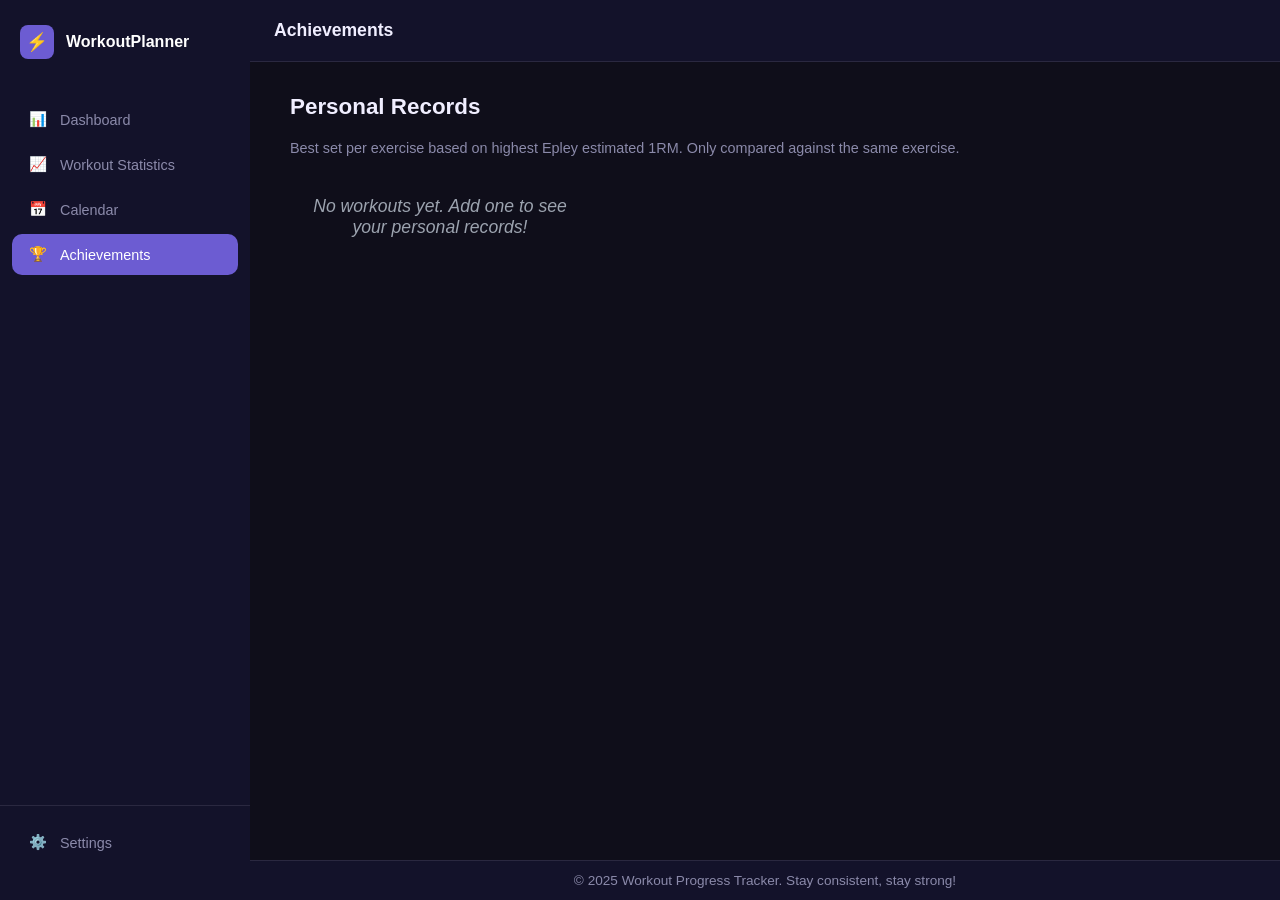
==== commit 3baefea5: "Remove search bar, notification and profile icons from all page headers Co-Authored-By: Claude Sonne" ====
--- a/achievements.html
+++ b/achievements.html
@@ -37,13 +37,6 @@
         <div style="flex: 1; display: flex; flex-direction: column; height: 100%; overflow: hidden;">
             <header>
                 <h1>Achievements</h1>
-                <div class="header-search">
-                    <input type="text" placeholder="Find something new...">
-                </div>
-                <div style="display: flex; gap: 15px; align-items: center;">
-                    <span style="font-size: 1.2em; cursor: pointer; color: var(--text-light);">🔔</span>
-                    <span style="font-size: 1.2em; cursor: pointer; color: var(--text-light);">👤</span>
-                </div>
             </header>
             <main>
                 <section class="records-section">
--- a/styles.css
+++ b/styles.css
@@ -1613,15 +1613,16 @@
     position: relative;
     width: 100%;
     height: 280px;
-    background: #ffffff;
+    background: var(--card-bg);
     border-radius: 8px;
     overflow: hidden;
     box-sizing: border-box;
 }
 
 .progress-chart-container canvas {
-    width: 100% !important;
-    height: 100% !important;
+    display: block;
+    width: 100%;
+    height: 100%;
 }
 
 .progress-chart-empty {
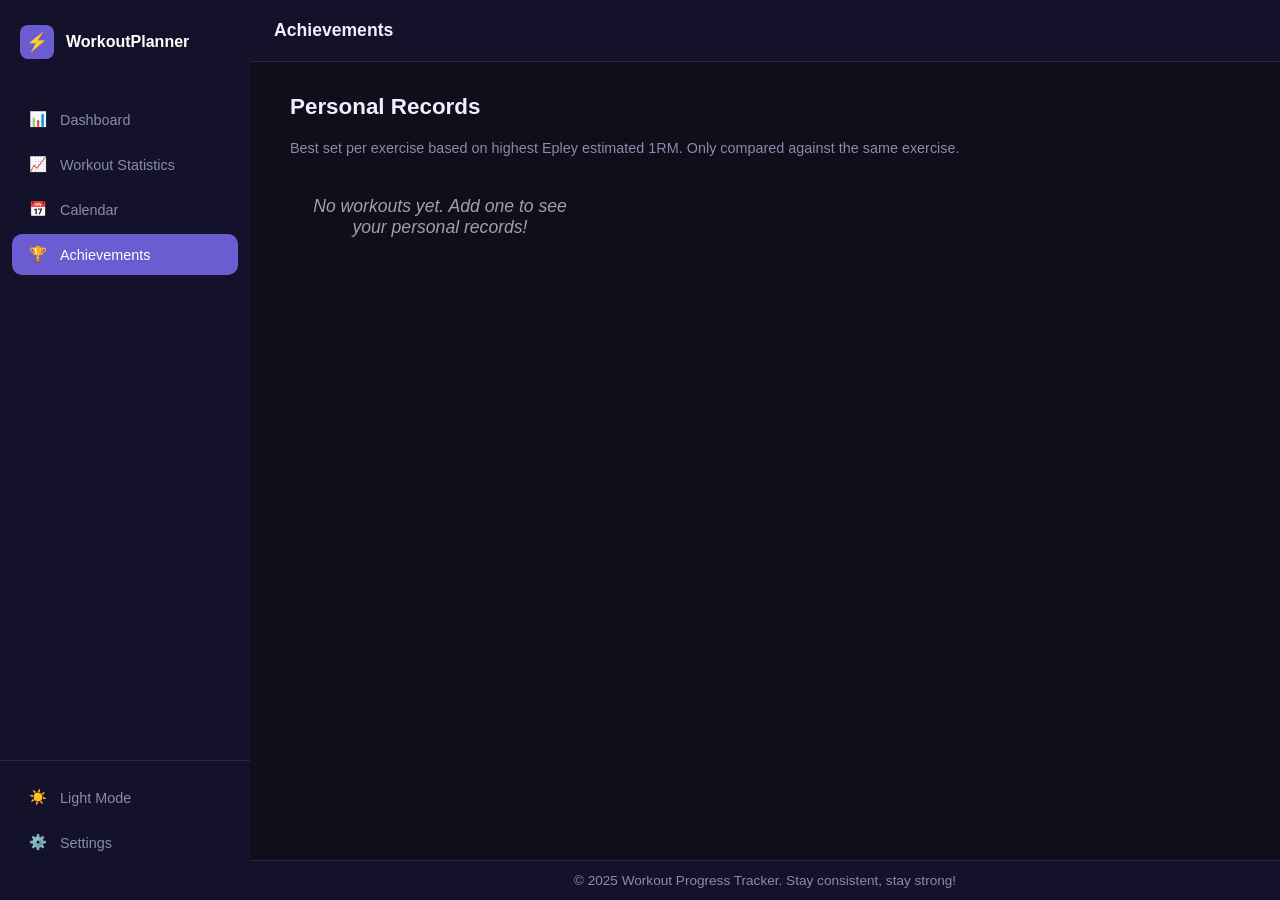
==== commit 9e8f75ea: "Add dark/light mode toggle - Toggle button (sun/moon icon) in sidebar bottom on all 4 pages - initTh" ====
--- a/achievements.html
+++ b/achievements.html
@@ -28,6 +28,9 @@
                 </li>
             </ul>
             <div class="sidebar-bottom">
+                <div class="sidebar-menu-item" id="themeToggle" onclick="toggleTheme()">
+                    <span class="sidebar-icon" id="themeIcon">☀️</span><span id="themeLabel">Light Mode</span>
+                </div>
                 <div class="sidebar-menu-item sidebar-settings">
                     <span class="sidebar-icon">⚙️</span><span>Settings</span>
                 </div>
--- a/styles.css
+++ b/styles.css
@@ -1213,7 +1213,7 @@
    ======================================== */
 
 .create-workout-section {
-    background: white;
+    background: transparent;
     padding: 0;
 }
 
@@ -1261,7 +1261,7 @@
 }
 
 .exercise-set-input-group {
-    background: white;
+    background: var(--card-bg);
     border: 1px solid var(--border-light);
     border-radius: 6px;
     padding: 15px;
@@ -1545,11 +1545,7 @@
     font-weight: 600;
 }
 
-.workout-calendar {
-    display: grid;
-    grid-template-columns: repeat(7, 1fr);
-    gap: 8px;
-}
+/* .workout-calendar replaced by .cal-grid */
 
 .calendar-day {
     aspect-ratio: 1;
@@ -1570,26 +1566,66 @@
 }
 
 .calendar-day.worked-out {
-    background: #10B981;
-    color: white;
-    border-color: #059669;
-    box-shadow: 0 2px 8px rgba(16, 185, 129, 0.3);
+    background: rgba(34, 197, 94, 0.2);
+    color: #86efac;
+    border-color: rgba(34, 197, 94, 0.4);
 }
 
 .calendar-day.no-workout {
-    background: #FCA5A5;
-    color: white;
-    border-color: #F87171;
-    box-shadow: 0 2px 8px rgba(244, 63, 94, 0.2);
+    background: rgba(239, 68, 68, 0.15);
+    color: #fca5a5;
+    border-color: rgba(239, 68, 68, 0.3);
 }
 
 .calendar-day.future {
-    background: var(--light-bg);
-    color: var(--text-light);
+    background: rgba(255,255,255,0.04);
+    color: var(--text-light);
+    border-color: rgba(255,255,255,0.07);
+}
+
+.calendar-day.planned {
+    background: rgba(99, 102, 241, 0.2);
+    color: #a5b4fc;
+    border-color: rgba(99, 102, 241, 0.45);
+    cursor: pointer;
+}
+
+.calendar-day.planned:hover {
+    background: rgba(99, 102, 241, 0.32);
+    border-color: #818cf8;
+}
+
+.calendar-day.today .calendar-day-number {
+    background: var(--primary-blue);
+    color: #ffffff;
+    border-radius: 50%;
+    width: 20px;
+    height: 20px;
+    display: flex;
+    align-items: center;
+    justify-content: center;
+    margin: 0 auto 2px;
+}
+
+.calendar-day.faded {
+    background: transparent;
+    opacity: 0.25;
+    pointer-events: none;
 }
 
 .calendar-day-number {
     font-size: 0.8em;
+}
+
+.mini-cal-plan {
+    display: block;
+    font-size: 0.58em;
+    overflow: hidden;
+    text-overflow: ellipsis;
+    white-space: nowrap;
+    color: #a5b4fc;
+    margin-top: 2px;
+    line-height: 1.2;
 }
 
 /* ========================================
@@ -1681,7 +1717,7 @@
 }
 
 .modal-header {
-    background: #0047AB;
+    background: var(--primary-blue);
     color: white;
     padding: 24px;
     display: flex;
@@ -1721,14 +1757,14 @@
 }
 
 .layout-option {
-    background: #F3F4F6;
+    background: var(--bg-deep, #0a0918);
     padding: 20px;
     border-radius: 8px;
-    border: 1px solid #E5E7EB;
+    border: 1px solid var(--border-light);
 }
 
 .layout-option h3 {
-    color: #1F2937;
+    color: #ffffff;
     font-size: 1.1em;
     font-weight: 600;
     margin-bottom: 8px;
@@ -1736,7 +1772,7 @@
 }
 
 .layout-option p {
-    color: #6B7280;
+    color: var(--text-light);
     font-size: 0.95em;
     margin-bottom: 15px;
     margin-top: 0;
@@ -1748,8 +1784,8 @@
 }
 
 .past-workout-item {
-    background: white;
-    border: 1px solid #E5E7EB;
+    background: var(--card-bg);
+    border: 1px solid var(--border-light);
     padding: 12px;
     border-radius: 6px;
     cursor: pointer;
@@ -1757,19 +1793,19 @@
 }
 
 .past-workout-item:hover {
-    background: #F9FAFB;
-    border-color: #0047AB;
+    background: #2a2840;
+    border-color: var(--primary-blue);
 }
 
 .past-workout-item-name {
-    font-weight: 600;
-    color: #1F2937;
+    font-weight: 700;
+    color: #ffffff;
     margin-bottom: 4px;
 }
 
 .past-workout-item-exercises {
     font-size: 0.85em;
-    color: #6B7280;
+    color: var(--text-light);
 }
 
 .empty-message {
@@ -1794,7 +1830,7 @@
 }
 
 .past-workout-item {
-    background: white;
+    background: var(--card-bg);
     padding: 12px 15px;
     border-radius: 6px;
     border: 1px solid var(--border-light);
@@ -1812,8 +1848,8 @@
 }
 
 .past-workout-item-name {
-    font-weight: 600;
-    color: var(--text-dark);
+    font-weight: 700;
+    color: #ffffff;
 }
 
 .past-workout-item-exercises {
@@ -2064,3 +2100,393 @@
     background: #5a4bbf;
     transform: translateY(-1px);
 }
+
+/* ========================================
+   FULL CALENDAR PAGE
+   ======================================== */
+
+.calendar-page-section {
+    background: var(--card-bg);
+    border-radius: 14px;
+    padding: 28px;
+    border: 1px solid var(--border-light);
+    box-shadow: 0 4px 20px rgba(0,0,0,0.25);
+}
+
+.cal-nav {
+    display: flex;
+    align-items: center;
+    justify-content: space-between;
+    margin-bottom: 20px;
+}
+
+.cal-nav h2 { margin: 0; font-size: 1.25em; color: #ffffff; }
+
+.btn-cal-nav {
+    background: transparent;
+    border: 1px solid var(--border-light);
+    color: var(--text-light);
+    width: 36px; height: 36px;
+    border-radius: 8px;
+    font-size: 1.5em;
+    cursor: pointer;
+    display: flex; align-items: center; justify-content: center;
+    transition: all 0.2s;
+    line-height: 1;
+}
+.btn-cal-nav:hover { background: var(--primary-blue); color: #fff; border-color: var(--primary-blue); }
+
+.cal-weekdays {
+    display: grid;
+    grid-template-columns: repeat(7, 1fr);
+    gap: 4px;
+    margin-bottom: 6px;
+}
+.cal-weekdays div {
+    text-align: center;
+    font-size: 0.72em;
+    font-weight: 600;
+    color: var(--text-light);
+    text-transform: uppercase;
+    letter-spacing: 0.5px;
+    padding: 6px 0;
+}
+
+.cal-grid {
+    display: grid;
+    grid-template-columns: repeat(7, 1fr);
+    gap: 5px;
+    margin-bottom: 20px;
+}
+
+.cal-day {
+    min-height: 76px;
+    border-radius: 10px;
+    padding: 8px;
+    border: 1px solid transparent;
+    transition: transform 0.15s, box-shadow 0.15s;
+    overflow: hidden;
+}
+.cal-blank { background: transparent; border: none; pointer-events: none; }
+
+.cal-grey  { background: rgba(255,255,255,0.04); border-color: rgba(255,255,255,0.07); }
+.cal-green { background: rgba(34,197,94,0.14);   border-color: rgba(34,197,94,0.35); }
+.cal-red   { background: rgba(239,68,68,0.11);   border-color: rgba(239,68,68,0.28); }
+.cal-blue  { background: rgba(99,102,241,0.16);  border-color: rgba(99,102,241,0.45); }
+
+.cal-day:not(.cal-blank):hover {
+    transform: translateY(-2px);
+    box-shadow: 0 6px 18px rgba(0,0,0,0.35);
+}
+.cal-green:hover { border-color: #22c55e; }
+.cal-red:hover   { border-color: #ef4444; }
+.cal-blue:hover  { border-color: #818cf8; }
+.cal-grey:hover  { border-color: var(--primary-blue); }
+
+.cal-day-number {
+    font-size: 0.82em;
+    font-weight: 600;
+    color: var(--text-dark);
+    width: 24px; height: 24px;
+    display: flex; align-items: center; justify-content: center;
+    border-radius: 50%;
+    margin-bottom: 4px;
+}
+.cal-today .cal-day-number {
+    background: var(--primary-blue);
+    color: #ffffff;
+}
+
+.cal-event-label {
+    font-size: 0.68em;
+    padding: 2px 5px;
+    border-radius: 4px;
+    margin-top: 3px;
+    overflow: hidden;
+    text-overflow: ellipsis;
+    white-space: nowrap;
+    font-weight: 500;
+}
+.cal-label-green { background: rgba(34,197,94,0.22);  color: #86efac; }
+.cal-label-blue  { background: rgba(99,102,241,0.25); color: #a5b4fc; }
+
+.cal-legend {
+    display: flex;
+    gap: 20px;
+    flex-wrap: wrap;
+    padding-top: 4px;
+}
+.legend-item { display: flex; align-items: center; gap: 6px; font-size: 0.8em; color: var(--text-light); }
+.legend-dot  { width: 10px; height: 10px; border-radius: 50%; display: inline-block; flex-shrink: 0; }
+.legend-green { background: #22c55e; }
+.legend-red   { background: #ef4444; }
+.legend-blue  { background: #818cf8; }
+.legend-grey  { background: rgba(255,255,255,0.15); border: 1px solid rgba(255,255,255,0.2); }
+
+/* ========================================
+   PLAN WORKOUT MODAL
+   ======================================== */
+
+.plan-modal {
+    position: fixed;
+    inset: 0;
+    z-index: 3000;
+    display: flex;
+    align-items: center;
+    justify-content: center;
+}
+.plan-modal.hidden { display: none; }
+
+.plan-modal-backdrop {
+    position: absolute;
+    inset: 0;
+    background: rgba(0,0,0,0.65);
+}
+
+.plan-modal-content {
+    position: relative;
+    background: var(--card-bg);
+    border: 1px solid var(--border-light);
+    border-radius: 16px;
+    width: 480px;
+    max-width: 95vw;
+    max-height: 90vh;
+    overflow-y: auto;
+    box-shadow: 0 24px 64px rgba(0,0,0,0.55);
+}
+
+.plan-modal-header {
+    display: flex;
+    justify-content: space-between;
+    align-items: center;
+    padding: 20px 24px;
+    border-bottom: 1px solid var(--border-light);
+}
+.plan-modal-header h2 { margin: 0; font-size: 1.15em; color: #ffffff; }
+
+.plan-modal-body { padding: 24px; }
+
+.plan-exercise-picker {
+    display: flex;
+    gap: 10px;
+    margin-bottom: 10px;
+}
+.plan-exercise-picker select { flex: 1; }
+
+.plan-exercise-list { display: flex; flex-direction: column; gap: 6px; }
+
+.plan-exercise-item {
+    display: flex;
+    justify-content: space-between;
+    align-items: center;
+    background: var(--bg-deep, #0a0918);
+    padding: 8px 12px;
+    border-radius: 8px;
+    border: 1px solid var(--border-light);
+    font-size: 0.88em;
+    color: var(--text-dark);
+}
+
+.btn-remove-plan-ex {
+    background: none;
+    border: none;
+    color: #ef4444;
+    cursor: pointer;
+    font-size: 0.9em;
+    padding: 2px 6px;
+    border-radius: 4px;
+    transition: background 0.15s;
+}
+.btn-remove-plan-ex:hover { background: rgba(239,68,68,0.15); }
+
+.plan-modal-actions {
+    display: flex;
+    gap: 10px;
+    margin-top: 20px;
+}
+
+/* Plan modal — past workout template picker */
+.plan-past-list {
+    display: flex;
+    flex-wrap: wrap;
+    gap: 8px;
+    min-height: 32px;
+}
+
+.btn-plan-template {
+    background: var(--bg-deep, #0a0918);
+    border: 1px solid var(--border-light);
+    color: var(--text-light);
+    padding: 7px 14px;
+    border-radius: 8px;
+    font-size: 0.85em;
+    font-weight: 500;
+    cursor: pointer;
+    transition: all 0.2s;
+}
+
+.btn-plan-template:hover {
+    border-color: var(--primary-blue);
+    color: #ffffff;
+}
+
+.btn-plan-template.selected {
+    background: var(--primary-blue);
+    border-color: var(--primary-blue);
+    color: #ffffff;
+}
+
+.plan-divider-text {
+    text-align: center;
+    font-size: 0.78em;
+    color: var(--text-light);
+    margin: 14px 0;
+    position: relative;
+}
+
+.plan-optional {
+    font-size: 0.78em;
+    color: var(--text-light);
+    font-weight: 400;
+}
+
+/* ========================================
+   ANIMATIONS
+   ======================================== */
+
+/* 1. Workout history card slides in from top when saved */
+@keyframes slideInFromTop {
+    from {
+        opacity: 0;
+        transform: translateY(-18px);
+    }
+    to {
+        opacity: 1;
+        transform: translateY(0);
+    }
+}
+
+.workout-item-new {
+    animation: slideInFromTop 0.45s cubic-bezier(0.22, 1, 0.36, 1) both;
+}
+
+/* 5. Calendar day pulses when a plan is saved */
+@keyframes calPulse {
+    0%   { transform: scale(1);    box-shadow: 0 0 0 0 rgba(99,102,241,0.7); }
+    40%  { transform: scale(1.07); box-shadow: 0 0 0 10px rgba(99,102,241,0); }
+    70%  { transform: scale(1.03); }
+    100% { transform: scale(1);    box-shadow: 0 0 0 0 rgba(99,102,241,0); }
+}
+
+.cal-pulse {
+    animation: calPulse 0.65s ease-out;
+}
+
+/* Mini chart inside muscle group stat cards */
+.muscle-mini-chart {
+    display: block;
+    width: 100%;
+    height: 72px;
+    margin: 12px 0 8px;
+    border-radius: 6px;
+    background: transparent;
+}
+
+/* ========================================
+   LIGHT MODE OVERRIDES
+   ======================================== */
+
+body.light-mode {
+    --light-bg:    #f3f4f6;
+    --card-bg:     #ffffff;
+    --text-dark:   #1f2937;
+    --text-light:  #6b7280;
+    --border-light:#e5e7eb;
+    --sidebar-bg:  #ffffff;
+    --bg-deep:     #f9fafb;
+}
+
+body.light-mode .sidebar {
+    box-shadow: 2px 0 12px rgba(0,0,0,0.08);
+}
+
+body.light-mode .sidebar-logo { color: #1f2937; }
+
+body.light-mode .sidebar-menu-item:hover {
+    background: rgba(108,92,210,0.08);
+    color: var(--primary-blue);
+}
+
+body.light-mode header {
+    background: #ffffff;
+    border-bottom-color: #e5e7eb;
+}
+
+body.light-mode footer {
+    background: #f9fafb;
+    border-top-color: #e5e7eb;
+}
+
+body.light-mode .start-workout-card {
+    background: linear-gradient(135deg, #ede9fe 0%, #ddd6fe 100%);
+    border-color: rgba(108,92,210,0.3);
+    box-shadow: 0 8px 32px rgba(108,92,210,0.12);
+}
+
+body.light-mode .start-workout-card h3,
+body.light-mode .start-workout-card p { color: #3730a3; }
+
+body.light-mode .progress-chart-container { background: #ffffff; }
+
+body.light-mode .muscle-mini-chart { background: transparent; }
+
+body.light-mode .btn-cal-nav {
+    background: #f9fafb;
+    color: #6b7280;
+    border-color: #e5e7eb;
+}
+
+body.light-mode .cal-grey  { background: rgba(0,0,0,0.04); border-color: #e5e7eb; }
+body.light-mode .cal-green { background: rgba(34,197,94,0.12); }
+body.light-mode .cal-red   { background: rgba(239,68,68,0.10); }
+body.light-mode .cal-blue  { background: rgba(99,102,241,0.12); }
+
+body.light-mode .plan-modal-content,
+body.light-mode .workout-detail-content,
+body.light-mode .exercise-detail-content,
+body.light-mode .modal-content { background: #ffffff; border-color: #e5e7eb; }
+
+body.light-mode .past-workout-item,
+body.light-mode .workout-item,
+body.light-mode .stat-card,
+body.light-mode .muscle-group-card,
+body.light-mode .pr-card { background: #ffffff; border-color: #e5e7eb; }
+
+body.light-mode .stat-value { color: #1f2937; }
+
+body.light-mode input[type="text"],
+body.light-mode input[type="number"],
+body.light-mode input[type="date"],
+body.light-mode input[type="time"],
+body.light-mode select {
+    background: #f9fafb;
+    color: #1f2937;
+    border-color: #e5e7eb;
+}
+
+body.light-mode .workout-setup-form,
+body.light-mode .add-exercise-form,
+body.light-mode .exercise-sets-container,
+body.light-mode .current-workout-display,
+body.light-mode .calendar-section,
+body.light-mode .progress-chart-section,
+body.light-mode .stats-page-section,
+body.light-mode .calendar-page-section,
+body.light-mode .records-section { background: #ffffff; }
+
+body.light-mode .exercise-set-input-group { background: #f9fafb; }
+
+body.light-mode .plan-exercise-item,
+body.light-mode .btn-plan-template { background: #f9fafb; border-color: #e5e7eb; }
+
+body.light-mode .current-exercise-item { background: #f3f4f6; }
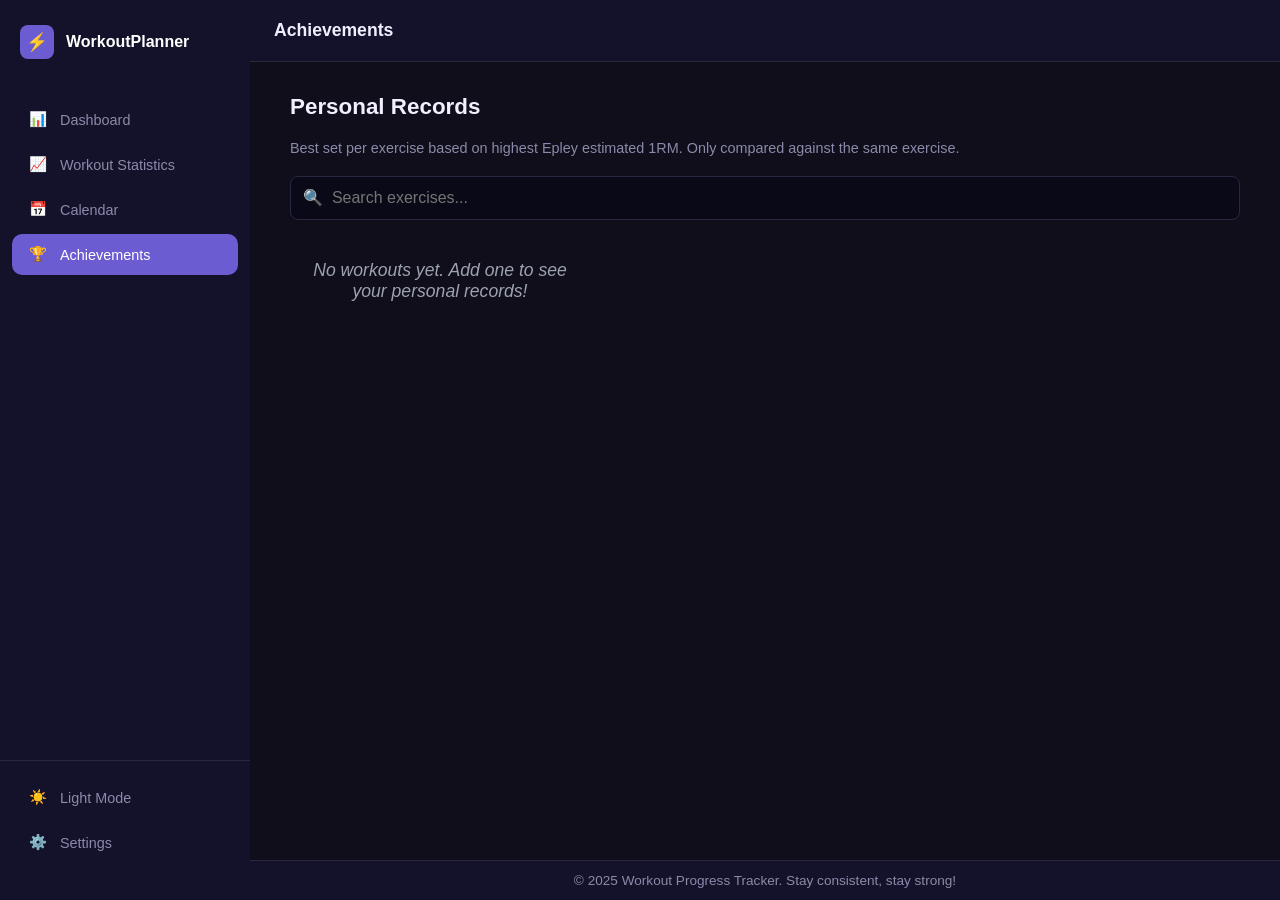
==== commit b6773c75: "Achievements: live search to filter personal records by exercise name Co-Authored-By: Claude Sonnet " ====
--- a/achievements.html
+++ b/achievements.html
@@ -45,6 +45,7 @@
                 <section class="records-section">
                     <h2>Personal Records</h2>
                     <p class="section-description">Best set per exercise based on highest Epley estimated 1RM. Only compared against the same exercise.</p>
+                    <input type="text" id="prSearch" class="history-search-input" placeholder="🔍  Search exercises..." style="margin-bottom:20px;">
                     <div id="personalRecords" class="records-container">
                         <p class="empty-message">No workouts yet. Add one to see your personal records!</p>
                     </div>
--- a/styles.css
+++ b/styles.css
@@ -2490,3 +2490,624 @@
 body.light-mode .btn-plan-template { background: #f9fafb; border-color: #e5e7eb; }
 
 body.light-mode .current-exercise-item { background: #f3f4f6; }
+
+/* Calendar event labels readable in light mode */
+body.light-mode .cal-label-green { color: #15803d; background: rgba(34,197,94,0.18); }
+body.light-mode .cal-label-blue  { color: #3730a3; background: rgba(99,102,241,0.15); }
+
+/* Past workout template buttons in light mode */
+body.light-mode .btn-plan-template {
+    color: #374151;
+}
+
+body.light-mode .btn-plan-template.selected {
+    background: #22c55e;
+    border-color: #22c55e;
+    color: #ffffff;
+}
+
+body.light-mode .btn-plan-template:hover {
+    background: #f0fdf4;
+    border-color: #22c55e;
+    color: #15803d;
+}
+
+/* ========================================
+   NEW FEATURES CSS
+   ======================================== */
+
+/* Streak stat badge */
+.stat-badge-orange { background: rgba(251,146,60,0.2); }
+
+/* History controls row */
+.history-controls {
+    display: flex;
+    flex-wrap: wrap;
+    align-items: center;
+    gap: 12px;
+    margin-bottom: 16px;
+}
+
+.history-search-input {
+    flex: 1;
+    min-width: 200px;
+    padding: 10px 14px;
+    border: 1px solid var(--border-light);
+    border-radius: 8px;
+    background: var(--bg-deep, #0a0918);
+    color: var(--text-dark);
+    font-size: 0.9em;
+}
+
+.history-search-input:focus {
+    outline: none;
+    border-color: var(--primary-blue);
+    box-shadow: 0 0 0 3px rgba(108,92,210,0.2);
+}
+
+.history-btn-group {
+    display: flex;
+    gap: 10px;
+    flex-shrink: 0;
+}
+
+/* Export button */
+.btn-export {
+    background: #059669;
+    color: white;
+    padding: 10px 18px;
+    font-size: 0.88em;
+}
+.btn-export:hover { background: #047857; transform: translateY(-1px); }
+
+/* Edit button on history cards */
+.btn-edit-history {
+    background: #4f46e5;
+    color: white;
+    padding: 8px 14px;
+    font-size: 0.85em;
+    white-space: nowrap;
+}
+.btn-edit-history:hover { background: #4338ca; transform: translateY(-1px); }
+
+/* PR toast notification */
+.pr-toast {
+    position: fixed;
+    bottom: 28px;
+    right: 28px;
+    background: var(--card-bg);
+    border: 1.5px solid #22c55e;
+    border-radius: 14px;
+    padding: 18px 22px;
+    z-index: 9999;
+    box-shadow: 0 8px 32px rgba(0,0,0,0.4), 0 0 24px rgba(34,197,94,0.2);
+    transform: translateX(120%);
+    transition: transform 0.4s cubic-bezier(0.22,1,0.36,1);
+    min-width: 270px;
+    max-width: 360px;
+}
+.pr-toast.pr-toast-show { transform: translateX(0); }
+.pr-toast.pr-toast-hide {
+    transform: translateX(120%);
+    transition: transform 0.3s ease-in;
+}
+
+.pr-toast-header {
+    font-size: 1em;
+    font-weight: 700;
+    color: #22c55e;
+    margin-bottom: 10px;
+}
+
+.pr-toast-item {
+    font-size: 0.85em;
+    color: var(--text-dark);
+    padding: 4px 0;
+    display: flex;
+    flex-direction: column;
+    gap: 1px;
+}
+
+.pr-toast-1rm {
+    font-size: 0.78em;
+    color: var(--text-light);
+    font-style: italic;
+}
+
+/* Light mode overrides for new features */
+body.light-mode .history-search-input { background: #f9fafb; color: #1f2937; }
+body.light-mode .pr-toast { background: #ffffff; }
+
+/* ========================================
+   SEARCHABLE EXERCISE DROPDOWN
+   ======================================== */
+
+.exercise-search-wrapper { position: relative; }
+
+.exercise-search-input {
+    width: 100%;
+    padding: 12px;
+    border: 1px solid var(--border-light);
+    border-radius: 8px;
+    background: var(--bg-deep, #0a0918);
+    color: var(--text-dark);
+    font-size: 1em;
+    transition: border-color 0.2s;
+}
+.exercise-search-input:focus {
+    outline: none;
+    border-color: var(--primary-blue);
+    box-shadow: 0 0 0 3px rgba(108,92,210,0.25);
+}
+
+.exercise-dropdown {
+    position: absolute;
+    top: calc(100% + 4px);
+    left: 0; right: 0;
+    background: var(--card-bg);
+    border: 1px solid var(--border-light);
+    border-radius: 10px;
+    max-height: 240px;
+    overflow-y: auto;
+    z-index: 2000;
+    box-shadow: 0 8px 28px rgba(0,0,0,0.4);
+}
+.exercise-dropdown.hidden { display: none; }
+
+.exercise-dropdown-group {
+    padding: 8px 12px 4px;
+    font-size: 0.7em;
+    font-weight: 700;
+    color: var(--text-light);
+    text-transform: uppercase;
+    letter-spacing: 0.6px;
+    position: sticky;
+    top: 0;
+    background: var(--card-bg);
+    border-bottom: 1px solid var(--border-light);
+}
+
+.exercise-dropdown-item {
+    padding: 9px 14px;
+    font-size: 0.88em;
+    color: var(--text-dark);
+    cursor: pointer;
+    transition: background 0.15s;
+}
+.exercise-dropdown-item:hover {
+    background: rgba(108,92,210,0.18);
+    color: #ffffff;
+}
+
+/* ========================================
+   EDITABLE SET ROWS IN WORKOUT DISPLAY
+   ======================================== */
+
+.current-sets-edit { margin-top: 10px; }
+
+.current-set-edit-row {
+    display: flex;
+    align-items: center;
+    gap: 8px;
+    margin-bottom: 7px;
+    flex-wrap: wrap;
+}
+
+.set-label {
+    font-size: 0.78em;
+    color: var(--text-light);
+    font-weight: 600;
+    min-width: 42px;
+}
+
+.set-weight-edit,
+.set-reps-edit {
+    width: 70px;
+    padding: 6px 8px;
+    border: 1px solid var(--border-light);
+    border-radius: 6px;
+    background: var(--bg-deep, #0a0918);
+    color: var(--text-dark);
+    font-size: 0.88em;
+    text-align: center;
+    transition: border-color 0.15s;
+}
+.set-weight-edit:focus,
+.set-reps-edit:focus {
+    outline: none;
+    border-color: var(--primary-blue);
+    box-shadow: 0 0 0 2px rgba(108,92,210,0.2);
+}
+
+.set-unit { font-size: 0.78em; color: var(--text-light); }
+
+/* Light mode */
+body.light-mode .exercise-search-input { background: #f9fafb; color: #1f2937; }
+body.light-mode .exercise-dropdown { background: #ffffff; }
+body.light-mode .exercise-dropdown-group { background: #ffffff; }
+body.light-mode .exercise-dropdown-item { color: #1f2937; }
+body.light-mode .exercise-dropdown-item:hover { background: rgba(108,92,210,0.1); color: #1f2937; }
+body.light-mode .set-weight-edit,
+body.light-mode .set-reps-edit { background: #f9fafb; color: #1f2937; }
+
+/* Fix editable set rows — prevent global width:100% from stacking inputs */
+.current-set-edit-row {
+    flex-wrap: nowrap;
+}
+
+.current-set-edit-row .set-weight-edit,
+.current-set-edit-row .set-reps-edit {
+    width: 80px !important;
+    flex-shrink: 0;
+    min-width: 0;
+}
+
+/* Make the exercise list scrollable so all sets are reachable */
+.current-exercises-list {
+    max-height: 420px;
+    overflow-y: auto;
+    padding-right: 4px;
+}
+
+/* Workout notes textarea */
+.workout-notes-input {
+    width: 100%;
+    padding: 10px 12px;
+    border: 1px solid var(--border-light);
+    border-radius: 8px;
+    background: var(--bg-deep, #0a0918);
+    color: var(--text-dark);
+    font-size: 0.9em;
+    font-family: inherit;
+    resize: vertical;
+    min-height: 64px;
+    transition: border-color 0.2s;
+}
+.workout-notes-input:focus {
+    outline: none;
+    border-color: var(--primary-blue);
+    box-shadow: 0 0 0 3px rgba(108,92,210,0.2);
+}
+body.light-mode .workout-notes-input { background: #f9fafb; color: #1f2937; }
+
+/* Notes shown in history cards and detail modal */
+.workout-notes-display {
+    font-size: 0.82em;
+    color: var(--text-light);
+    margin-top: 6px;
+    font-style: italic;
+}
+.workout-detail-notes {
+    font-size: 0.9em;
+    color: var(--text-light);
+    font-style: italic;
+    margin: 6px 0 14px;
+    padding: 8px 12px;
+    background: rgba(108,92,210,0.08);
+    border-radius: 6px;
+    border-left: 3px solid var(--primary-blue);
+}
+
+/* Undo delete toast */
+.undo-toast {
+    position: fixed;
+    bottom: 28px;
+    left: 28px;
+    background: var(--card-bg);
+    border: 1.5px solid var(--primary-blue);
+    border-radius: 14px;
+    padding: 16px 20px;
+    z-index: 9999;
+    box-shadow: 0 8px 32px rgba(0,0,0,0.4);
+    transform: translateX(-120%);
+    transition: transform 0.4s cubic-bezier(0.22,1,0.36,1);
+    min-width: 260px;
+    max-width: 340px;
+}
+.undo-toast.undo-toast-show { transform: translateX(0); }
+.undo-toast.undo-toast-hide {
+    transform: translateX(-120%);
+    transition: transform 0.3s ease-in;
+}
+
+.undo-toast-msg {
+    font-size: 0.88em;
+    color: var(--text-dark);
+    margin-bottom: 10px;
+}
+
+.undo-toast-btn {
+    background: var(--primary-blue);
+    color: white;
+    border: none;
+    border-radius: 8px;
+    padding: 7px 18px;
+    font-size: 0.88em;
+    font-weight: 700;
+    cursor: pointer;
+    transition: background 0.2s;
+}
+.undo-toast-btn:hover { background: var(--secondary-blue); }
+
+.undo-progress-bar {
+    margin-top: 10px;
+    height: 3px;
+    background: var(--border-light);
+    border-radius: 2px;
+    overflow: hidden;
+}
+.undo-progress-fill {
+    height: 100%;
+    width: 100%;
+    background: var(--primary-blue);
+    border-radius: 2px;
+}
+
+body.light-mode .undo-toast { background: #ffffff; }
+
+/* PR toast clickable link */
+.pr-toast-link {
+    font-size: 0.78em;
+    color: #22c55e;
+    margin-top: 10px;
+    text-align: right;
+    font-weight: 600;
+    letter-spacing: 0.02em;
+}
+
+/* ========================================
+   MOBILE / RESPONSIVE
+   ======================================== */
+
+/* Hamburger button — hidden on desktop */
+.hamburger-btn {
+    display: none;
+    background: none;
+    border: 1px solid var(--border-light);
+    color: var(--text-dark);
+    width: 38px;
+    height: 38px;
+    border-radius: 8px;
+    font-size: 1.2em;
+    cursor: pointer;
+    align-items: center;
+    justify-content: center;
+    flex-shrink: 0;
+    transition: background 0.2s;
+}
+.hamburger-btn:hover { background: var(--border-light); }
+
+/* Sidebar overlay (mobile) */
+.sidebar-overlay {
+    display: none;
+    position: fixed;
+    inset: 0;
+    background: rgba(0,0,0,0.55);
+    z-index: 999;
+}
+.sidebar-overlay.sidebar-overlay-open { display: block; }
+
+/* ── Tablet (769 – 1024 px): icon-only sidebar ── */
+@media (max-width: 1024px) and (min-width: 769px) {
+    .sidebar { width: 72px; }
+    .sidebar-logo { padding: 0; justify-content: center; }
+    .sidebar-logo span { display: none; }
+    .sidebar-menu { padding: 0 8px; }
+    .sidebar-menu-item { justify-content: center; padding: 13px 8px; gap: 0; }
+    .sidebar-menu-item span:not(.sidebar-icon) { display: none; }
+    .sidebar-menu-item.active { border-radius: 10px; padding-left: 8px; }
+    .sidebar-bottom { padding: 0 8px 12px; }
+    #themeLabel { display: none; }
+}
+
+/* ── Mobile (≤ 768 px): slide-in sidebar ── */
+@media (max-width: 768px) {
+    .hamburger-btn { display: flex; }
+
+    .sidebar {
+        position: fixed;
+        left: 0; top: 0; bottom: 0;
+        z-index: 1000;
+        width: 240px;
+        transform: translateX(-100%);
+        transition: transform 0.28s ease;
+        max-height: 100vh;
+    }
+    .sidebar.sidebar-open {
+        transform: translateX(0);
+        box-shadow: 6px 0 24px rgba(0,0,0,0.45);
+    }
+
+    /* Main content fills full width */
+    .container { flex-direction: column; }
+    div[style*="flex: 1"] { width: 100%; }
+
+    header { padding: 10px 14px; height: auto; min-height: 56px; }
+
+    main { padding: 18px 14px; }
+
+    /* Stats: 2 columns on phone */
+    .stats-container {
+        grid-template-columns: repeat(2, 1fr);
+        gap: 10px;
+        margin-bottom: 18px;
+    }
+    .stat-card { padding: 16px 14px; }
+    .stat-value { font-size: 1.8em; }
+
+    /* Chart shorter */
+    .progress-chart-container { height: 200px; }
+
+    /* Start workout card stacks */
+    .start-workout-card {
+        flex-direction: column;
+        gap: 14px;
+        text-align: center;
+        padding: 24px 18px;
+    }
+    .btn-large { width: 100%; }
+
+    /* Calendar cells smaller */
+    .cal-day { min-height: 48px; padding: 5px; }
+    .cal-day-number { font-size: 0.75em; width: 20px; height: 20px; }
+    .cal-event-label { font-size: 0.58em; padding: 1px 4px; }
+    .cal-weekdays div { font-size: 0.65em; padding: 4px 0; }
+
+    /* History card stacks */
+    .workout-item { flex-direction: column; gap: 10px; }
+    .workout-card-actions { flex-direction: row; flex-wrap: wrap; gap: 6px; }
+    .workout-card-actions .btn { flex: 1; text-align: center; }
+
+    /* History controls stack */
+    .history-controls { flex-direction: column; gap: 10px; }
+    .history-search-input { width: 100%; }
+    .history-btn-group { width: 100%; }
+    .history-btn-group .btn { flex: 1; }
+
+    /* Exercise form */
+    .exercise-form-actions { flex-direction: column; gap: 8px; }
+    .exercise-form-actions .btn { width: 100%; }
+    .workout-save-actions { flex-direction: column; gap: 8px; }
+    .workout-save-actions .btn { width: 100%; }
+
+    /* Current set rows: narrower inputs */
+    .current-set-edit-row { gap: 5px; }
+    .current-set-edit-row .set-weight-edit,
+    .current-set-edit-row .set-reps-edit { width: 64px !important; }
+
+    /* PR and undo toasts full-width on small screens */
+    .pr-toast, .undo-toast {
+        left: 12px; right: 12px;
+        bottom: 12px;
+        min-width: unset;
+        max-width: unset;
+    }
+    .pr-toast { transform: translateY(120%); }
+    .pr-toast.pr-toast-show { transform: translateY(0); }
+    .pr-toast.pr-toast-hide { transform: translateY(120%); }
+    .undo-toast { transform: translateY(120%); }
+    .undo-toast.undo-toast-show { transform: translateY(0); }
+    .undo-toast.undo-toast-hide { transform: translateY(120%); }
+
+    /* Modals full-screen on mobile */
+    .plan-modal-content,
+    .workout-detail-content,
+    .exercise-detail-content {
+        width: 100%;
+        max-width: 100vw;
+        max-height: 90vh;
+        border-radius: 16px 16px 0 0;
+        position: fixed;
+        bottom: 0;
+        left: 0;
+        right: 0;
+    }
+    .plan-modal,
+    .workout-detail-modal,
+    .exercise-detail-modal { align-items: flex-end; }
+
+    /* Stats page: single column */
+    .muscle-group-stats-container { grid-template-columns: 1fr; }
+
+    /* PR cards: full width */
+    .records-container { grid-template-columns: 1fr; }
+
+    /* Section descriptions smaller */
+    .section-description { font-size: 0.82em; }
+}
+
+/* ── Very small phones (≤ 400 px) ── */
+@media (max-width: 400px) {
+    .stats-container { grid-template-columns: 1fr; }
+    .stat-value { font-size: 2em; }
+}
+
+/* ========================================
+   CALENDAR DAY TOOLTIP
+   ======================================== */
+
+.cal-tooltip {
+    position: fixed;
+    z-index: 3000;
+    background: var(--card-bg);
+    border: 1px solid var(--border-light);
+    border-radius: 12px;
+    padding: 14px 16px;
+    min-width: 200px;
+    max-width: 280px;
+    box-shadow: 0 8px 28px rgba(0,0,0,0.45);
+    pointer-events: none;
+    font-size: 0.84em;
+    line-height: 1.5;
+    animation: ttFadeIn 0.15s ease;
+}
+
+@keyframes ttFadeIn {
+    from { opacity: 0; transform: translateY(4px); }
+    to   { opacity: 1; transform: translateY(0); }
+}
+
+.cal-tt-date {
+    font-size: 0.75em;
+    font-weight: 700;
+    color: var(--text-light);
+    text-transform: uppercase;
+    letter-spacing: 0.06em;
+    margin-bottom: 10px;
+    padding-bottom: 8px;
+    border-bottom: 1px solid var(--border-light);
+}
+
+.cal-tt-workout { margin-bottom: 6px; }
+
+.cal-tt-workout-name {
+    font-weight: 700;
+    color: #22c55e;
+    margin-bottom: 3px;
+}
+
+.cal-tt-stats {
+    font-size: 0.82em;
+    color: var(--text-light);
+    margin-bottom: 5px;
+}
+
+.cal-tt-exercises {
+    font-size: 0.8em;
+    color: var(--text-dark);
+    opacity: 0.85;
+}
+
+.cal-tt-plan { margin-bottom: 6px; }
+
+.cal-tt-plan-name {
+    font-weight: 700;
+    color: #818cf8;
+    margin-bottom: 3px;
+}
+
+.cal-tt-time {
+    font-size: 0.82em;
+    color: var(--text-light);
+    margin-bottom: 4px;
+}
+
+.cal-tt-rest {
+    color: var(--text-light);
+    font-style: italic;
+}
+
+.cal-tt-empty {
+    color: var(--text-light);
+    line-height: 1.7;
+}
+
+.cal-tt-hint {
+    font-size: 0.78em;
+    color: var(--primary-blue);
+    margin-top: 7px;
+    font-style: italic;
+    display: block;
+}
+
+body.light-mode .cal-tooltip { background: #ffffff; box-shadow: 0 8px 28px rgba(0,0,0,0.15); }
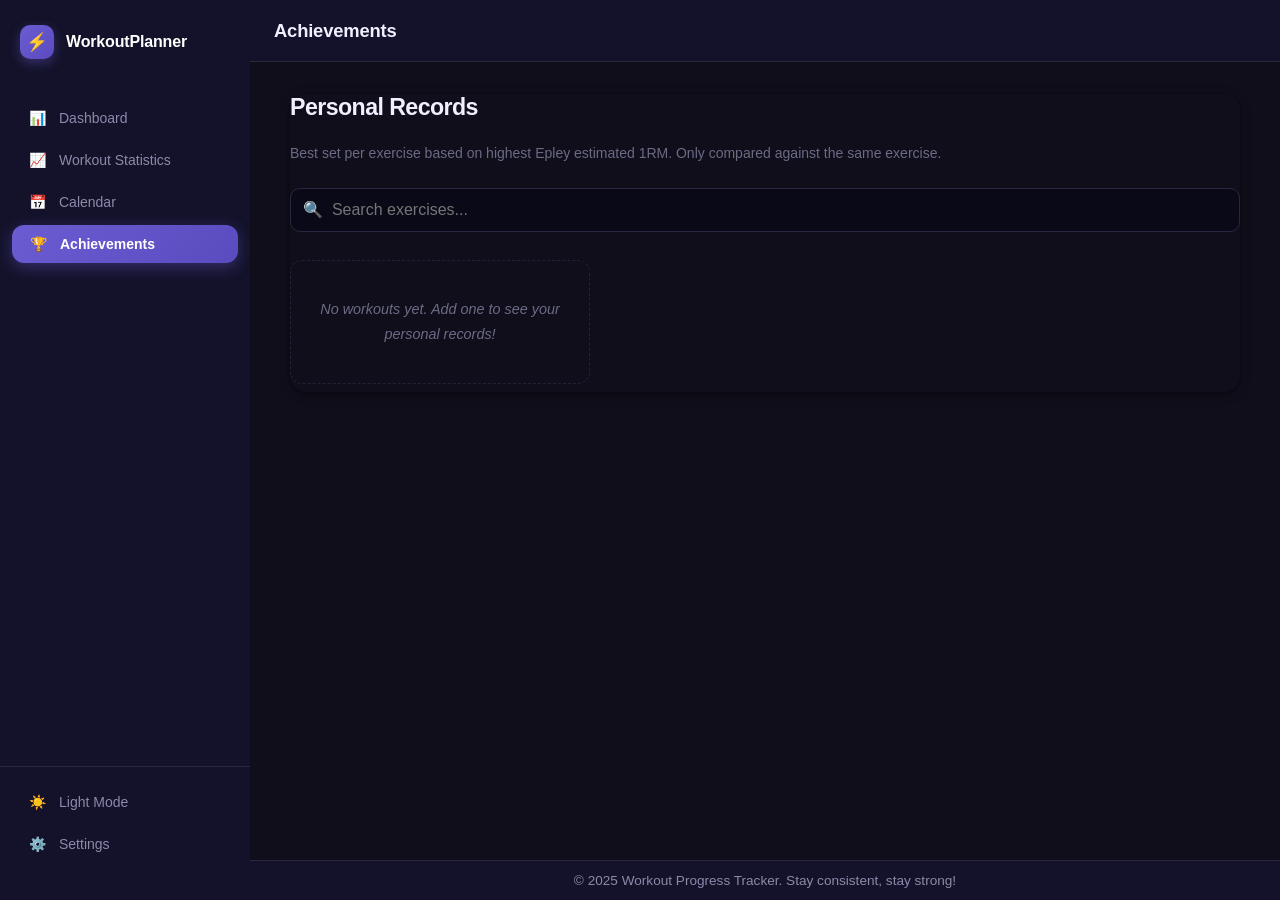
==== commit a5961633: "Add UI/UX polish layer (ui-polish.css) All improvements are in ui-polish.css only — to revert, remov" ====
--- a/achievements.html
+++ b/achievements.html
@@ -5,6 +5,7 @@
     <meta name="viewport" content="width=device-width, initial-scale=1.0">
     <title>Achievements — WorkoutPlanner</title>
     <link rel="stylesheet" href="styles.css">
+    <link rel="stylesheet" href="ui-polish.css">
 </head>
 <body data-page="achievements">
     <div class="container">
--- a/styles.css
+++ b/styles.css
@@ -3111,3 +3111,476 @@
 }
 
 body.light-mode .cal-tooltip { background: #ffffff; box-shadow: 0 8px 28px rgba(0,0,0,0.15); }
+
+/* ========================================
+   WEEKLY VOLUME LANDMARKS
+   ======================================== */
+
+.volume-landmarks-section { margin-top: 10px; }
+
+/* Summary card */
+.vol-summary-card {
+    background: var(--card-bg);
+    border: 1px solid var(--border-light);
+    border-radius: 14px;
+    padding: 24px 28px;
+    margin-bottom: 24px;
+    box-shadow: 0 4px 20px rgba(0,0,0,0.25);
+}
+
+.vol-summary-title {
+    font-size: 1.05em;
+    font-weight: 700;
+    color: var(--text-dark);
+    margin-bottom: 18px;
+    padding-bottom: 12px;
+    border-bottom: 1px solid var(--border-light);
+}
+
+.vol-summary-grid {
+    display: grid;
+    grid-template-columns: repeat(3, 1fr);
+    gap: 16px;
+}
+
+.vol-sum-item { text-align: left; }
+
+.vol-sum-label {
+    font-size: 0.72em;
+    font-weight: 600;
+    color: var(--text-light);
+    text-transform: uppercase;
+    letter-spacing: 0.05em;
+    margin-bottom: 5px;
+}
+
+.vol-sum-value {
+    font-size: 1.8em;
+    font-weight: 700;
+    color: #22c55e;
+    line-height: 1.1;
+}
+
+.vol-sum-text { font-size: 1em; color: var(--text-dark); }
+
+/* Muscle card grid */
+.volume-muscle-grid {
+    display: grid;
+    grid-template-columns: repeat(3, 1fr);
+    gap: 16px;
+    margin-bottom: 24px;
+}
+
+@media (max-width: 1024px) { .volume-muscle-grid { grid-template-columns: repeat(2, 1fr); } }
+@media (max-width: 768px)  { .volume-muscle-grid { grid-template-columns: 1fr; } .vol-summary-grid { grid-template-columns: repeat(2,1fr); } }
+
+/* Individual muscle card */
+.vol-muscle-card {
+    background: var(--card-bg);
+    border: 1px solid var(--border-light);
+    border-radius: 12px;
+    padding: 18px 20px;
+    box-shadow: 0 3px 14px rgba(0,0,0,0.2);
+    transition: transform 0.2s, box-shadow 0.2s;
+}
+.vol-muscle-card:hover {
+    transform: translateY(-3px);
+    box-shadow: 0 8px 24px rgba(0,0,0,0.35);
+}
+
+.vmc-header {
+    display: flex;
+    justify-content: space-between;
+    align-items: center;
+    margin-bottom: 14px;
+    flex-wrap: wrap;
+    gap: 6px;
+}
+
+.vmc-name { font-weight: 700; font-size: 1em; color: var(--text-dark); }
+
+.vmc-badge {
+    font-size: 0.72em;
+    font-weight: 600;
+    padding: 3px 9px;
+    border-radius: 20px;
+    white-space: nowrap;
+}
+
+.vs-none     { background: rgba(156,163,175,0.18); color: #9ca3af; }
+.vs-under    { background: rgba(239,68,68,0.18);   color: #f87171; }
+.vs-min      { background: rgba(234,179,8,0.18);   color: #fbbf24; }
+.vs-optimal  { background: rgba(34,197,94,0.18);   color: #4ade80; }
+.vs-high     { background: rgba(59,130,246,0.18);  color: #60a5fa; }
+.vs-excessive{ background: rgba(168,85,247,0.18);  color: #c084fc; }
+
+.vmc-stats {
+    display: flex;
+    gap: 20px;
+    margin-bottom: 14px;
+}
+
+.vmc-stat { flex: 1; }
+.vmc-stat-label { font-size: 0.7em; color: var(--text-light); font-weight: 600; text-transform: uppercase; letter-spacing: 0.04em; margin-bottom: 3px; }
+.vmc-stat-val   { font-size: 1.25em; font-weight: 700; color: var(--text-dark); }
+
+/* Progress bar */
+.vmc-bar-wrap { margin-bottom: 10px; }
+.vmc-bar {
+    height: 8px;
+    background: rgba(255,255,255,0.07);
+    border-radius: 4px;
+    overflow: hidden;
+}
+.vmc-bar-fill {
+    height: 100%;
+    border-radius: 4px;
+    width: 0%;
+}
+
+/* Range + info icon */
+.vmc-range {
+    font-size: 0.75em;
+    color: var(--text-light);
+    display: flex;
+    align-items: center;
+    gap: 5px;
+    margin-bottom: 6px;
+}
+
+.info-icon {
+    display: inline-flex;
+    width: 15px; height: 15px;
+    border-radius: 50%;
+    background: var(--border-light);
+    color: var(--text-light);
+    font-size: 0.68em;
+    font-weight: 700;
+    align-items: center;
+    justify-content: center;
+    cursor: help;
+    position: relative;
+    font-style: italic;
+    flex-shrink: 0;
+}
+.info-icon::after {
+    content: attr(data-tip);
+    display: none;
+    position: absolute;
+    bottom: calc(100% + 6px);
+    left: 50%;
+    transform: translateX(-50%);
+    background: var(--card-bg);
+    border: 1px solid var(--border-light);
+    border-radius: 8px;
+    padding: 10px 12px;
+    width: 240px;
+    font-size: 1.3em;
+    color: var(--text-dark);
+    z-index: 500;
+    box-shadow: 0 6px 20px rgba(0,0,0,0.4);
+    line-height: 1.5;
+    text-align: left;
+    pointer-events: none;
+    font-style: normal;
+    font-weight: 400;
+    white-space: normal;
+}
+.info-icon:hover::after { display: block; }
+
+.vmc-msg { font-size: 0.78em; color: var(--text-light); font-style: italic; }
+
+/* Coaching insights */
+.coaching-card {
+    background: var(--card-bg);
+    border: 1px solid var(--border-light);
+    border-radius: 14px;
+    padding: 22px 24px;
+    box-shadow: 0 4px 20px rgba(0,0,0,0.25);
+}
+
+.coaching-title {
+    font-size: 1em;
+    font-weight: 700;
+    color: var(--text-dark);
+    margin-bottom: 14px;
+    padding-bottom: 10px;
+    border-bottom: 1px solid var(--border-light);
+}
+
+.coaching-row {
+    display: flex;
+    align-items: flex-start;
+    gap: 10px;
+    padding: 8px 0;
+    border-bottom: 1px solid rgba(255,255,255,0.04);
+    font-size: 0.88em;
+    color: var(--text-dark);
+    line-height: 1.5;
+}
+.coaching-row:last-child { border-bottom: none; }
+
+.coaching-icon { flex-shrink: 0; font-size: 1em; }
+
+.coaching-good { color: #4ade80; }
+.coaching-good .coaching-icon { color: #22c55e; }
+.coaching-warn { color: var(--text-dark); }
+.coaching-fire { color: var(--text-dark); }
+
+body.light-mode .vol-summary-card,
+body.light-mode .vol-muscle-card,
+body.light-mode .coaching-card { background: #ffffff; }
+body.light-mode .vmc-bar { background: rgba(0,0,0,0.08); }
+body.light-mode .info-icon::after { background: #ffffff; }
+
+/* Volume Landmarks v2 — summary header, badge, coaching sentence */
+.vol-summary-header {
+    display: flex;
+    align-items: center;
+    justify-content: space-between;
+    flex-wrap: wrap;
+    gap: 10px;
+    margin-bottom: 10px;
+    padding-bottom: 12px;
+    border-bottom: 1px solid var(--border-light);
+}
+
+.vol-summary-title { margin: 0; font-size: 1.05em; font-weight: 700; color: var(--text-dark); border: none; padding: 0; }
+
+.vol-summary-badge {
+    font-size: 0.78em;
+    font-weight: 700;
+    padding: 4px 12px;
+    border-radius: 20px;
+    white-space: nowrap;
+}
+
+.vol-coaching-sentence {
+    font-size: 0.88em;
+    color: var(--text-light);
+    font-style: italic;
+    margin-bottom: 18px;
+    line-height: 1.5;
+}
+
+/* Below-optimal badge (new status tier) */
+.vs-below { }
+
+/* Red warning icon in coaching insights */
+.coaching-warn .coaching-icon { color: #ef4444; }
+
+/* ========================================
+   MUSCLE DEVELOPMENT RADAR
+   ======================================== */
+
+.radar-section { margin-bottom: 28px; }
+
+.radar-card {
+    background: var(--card-bg);
+    border-radius: 14px;
+    padding: 24px;
+    border: 1px solid var(--border-light);
+    box-shadow: 0 4px 20px rgba(0,0,0,0.25);
+}
+
+.radar-body {
+    display: grid;
+    grid-template-columns: 1fr 300px;
+    gap: 24px;
+    align-items: center;
+    margin: 20px 0;
+}
+
+.radar-chart-wrapper {
+    position: relative;
+    width: 100%;
+    aspect-ratio: 1 / 1;
+    max-width: 420px;
+}
+
+#muscleRadarChart {
+    width: 100%;
+    height: 100%;
+    display: block;
+}
+
+.radar-empty {
+    text-align: center;
+    padding: 40px 20px;
+    color: var(--text-light);
+    font-style: italic;
+    line-height: 1.8;
+}
+
+/* Insights panel */
+.radar-insights-panel { height: 100%; }
+
+.radar-insights-card {
+    background: var(--bg-deep, #0a0918);
+    border: 1px solid var(--border-light);
+    border-radius: 12px;
+    padding: 18px 20px;
+    height: 100%;
+    box-sizing: border-box;
+}
+
+.radar-insights-title {
+    font-size: 0.95em;
+    font-weight: 700;
+    color: var(--text-dark);
+    margin-bottom: 14px;
+    padding-bottom: 10px;
+    border-bottom: 1px solid var(--border-light);
+}
+
+.ri-item {
+    padding: 10px 0;
+    border-bottom: 1px solid rgba(255,255,255,0.04);
+}
+.ri-item:last-child { border-bottom: none; padding-bottom: 0; }
+
+.ri-label {
+    font-size: 0.7em;
+    color: var(--text-light);
+    font-weight: 600;
+    text-transform: uppercase;
+    letter-spacing: 0.05em;
+    margin-bottom: 4px;
+}
+
+.ri-value {
+    font-size: 1.2em;
+    font-weight: 700;
+    line-height: 1.2;
+    color: var(--text-dark);
+}
+
+.ri-sub {
+    font-size: 0.78em;
+    margin-top: 2px;
+    color: var(--text-light);
+}
+
+.ri-recommendation {
+    background: rgba(108,92,210,0.08);
+    border-radius: 8px;
+    padding: 10px 12px;
+    margin-top: 8px;
+    border-bottom: none !important;
+}
+
+.ri-rec-text {
+    font-size: 0.84em;
+    color: var(--text-dark);
+    font-style: italic;
+    line-height: 1.55;
+    margin-top: 4px;
+}
+
+/* Legend */
+.radar-legend {
+    display: flex;
+    align-items: center;
+    gap: 8px;
+    padding-top: 12px;
+    border-top: 1px solid var(--border-light);
+    flex-wrap: wrap;
+    font-size: 0.78em;
+    color: var(--text-light);
+}
+
+.radar-legend-dot {
+    width: 10px; height: 10px;
+    background: #39ff8a;
+    border-radius: 50%;
+    flex-shrink: 0;
+}
+
+.radar-legend-label { font-weight: 600; color: var(--text-dark); }
+
+/* Hover tooltip */
+.radar-tooltip {
+    position: fixed;
+    z-index: 3000;
+    background: var(--card-bg);
+    border: 1.5px solid #39ff8a;
+    border-radius: 10px;
+    padding: 10px 14px;
+    pointer-events: none;
+    box-shadow: 0 6px 20px rgba(0,0,0,0.4), 0 0 14px rgba(57,255,138,0.15);
+    min-width: 120px;
+}
+
+.rtt-name { font-weight: 700; font-size: 0.88em; color: var(--text-dark); margin-bottom: 3px; }
+.rtt-val  { font-size: 1.3em; font-weight: 700; color: #39ff8a; line-height: 1.1; }
+.rtt-note { font-size: 0.7em; color: var(--text-light); margin-top: 3px; font-style: italic; }
+
+/* Responsive */
+@media (max-width: 900px) {
+    .radar-body { grid-template-columns: 1fr; }
+    .radar-chart-wrapper { max-width: 340px; margin: 0 auto; }
+}
+
+/* Light mode */
+body.light-mode .radar-insights-card { background: #f9fafb; }
+body.light-mode .radar-tooltip { background: #ffffff; }
+body.light-mode .ri-item { border-bottom-color: rgba(0,0,0,0.06); }
+
+/* Keep equal padding inside the recommendation box */
+.ri-recommendation { padding-bottom: 10px !important; }
+
+/* ========================================
+   EXERCISE TYPE SYSTEM
+   ======================================== */
+
+/* Mode toggle (shown for optional weighted exercises) */
+.exercise-mode-toggle { margin-bottom: 16px; }
+
+.mode-toggle-group {
+    display: flex;
+    gap: 8px;
+    margin-top: 8px;
+}
+
+.mode-btn {
+    flex: 1;
+    padding: 9px 16px;
+    border: 1.5px solid var(--border-light);
+    border-radius: 8px;
+    background: var(--bg-deep, #0a0918);
+    color: var(--text-light);
+    font-size: 0.88em;
+    font-weight: 500;
+    cursor: pointer;
+    transition: all 0.2s;
+}
+
+.mode-btn:hover { border-color: var(--primary-blue); color: var(--text-dark); }
+
+.mode-btn-active {
+    background: var(--primary-blue);
+    border-color: var(--primary-blue);
+    color: #ffffff;
+    font-weight: 600;
+}
+
+/* Bodyweight label inside set input group */
+.bw-mode-label {
+    grid-column: 1 / -1;
+    font-size: 0.8em;
+    color: var(--primary-blue);
+    font-weight: 600;
+    margin-bottom: 4px;
+    font-style: italic;
+}
+
+/* Timed inputs side by side */
+.timed-input { flex: 1; }
+
+.exercise-set-input-group.timed-group {
+    grid-template-columns: auto 1fr 1fr;
+}
+
+/* Light mode */
+body.light-mode .mode-btn { background: #f9fafb; color: #374151; }
+body.light-mode .mode-btn-active { background: var(--primary-blue); color: #fff; }
--- a/ui-polish.css
+++ b/ui-polish.css
@@ -0,0 +1,641 @@
+/* ============================================================
+   UI POLISH — WorkoutPlanner
+   All improvements are in this file only.
+   TO REVERT: remove the <link rel="stylesheet" href="ui-polish.css">
+   line from index.html, statistics.html, calendar.html, achievements.html
+   ============================================================ */
+
+/* ── Design tokens ── */
+:root {
+    --neon:              #39ff8a;
+    --neon-dim:          rgba(57,255,138,0.10);
+    --neon-glow:         0 0 20px rgba(57,255,138,0.18);
+    --card-shadow:       0 2px 12px rgba(0,0,0,0.28), 0 1px 3px rgba(0,0,0,0.18);
+    --card-shadow-hover: 0 12px 40px rgba(0,0,0,0.5),  0 2px 8px rgba(0,0,0,0.25);
+    --ease-out:          cubic-bezier(0.22, 1, 0.36, 1);
+    --transition:        all 0.24s var(--ease-out);
+}
+
+/* ════════════════════════════════════════════
+   1. TYPOGRAPHY HIERARCHY
+   ════════════════════════════════════════════ */
+
+h2 {
+    font-size: 1.45em;
+    letter-spacing: -0.025em;
+    line-height: 1.2;
+    font-weight: 700;
+}
+
+h3 { letter-spacing: -0.015em; }
+
+.section-description {
+    font-size: 0.875em;
+    line-height: 1.7;
+    opacity: 0.75;
+    margin-bottom: 22px;
+}
+
+.overview-heading {
+    font-size: 0.7em;
+    text-transform: uppercase;
+    letter-spacing: 0.13em;
+    font-weight: 700;
+    color: var(--text-light);
+    margin-bottom: 14px;
+}
+
+/* ════════════════════════════════════════════
+   2. STAT CARDS — Premium look
+   ════════════════════════════════════════════ */
+
+.stats-container { gap: 14px; }
+
+.stat-card {
+    border-top: 2px solid var(--neon);
+    border-radius: 16px;
+    box-shadow: var(--card-shadow);
+    transition: var(--transition);
+    padding: 20px 22px;
+}
+
+.stat-card:hover {
+    transform: translateY(-5px);
+    box-shadow: var(--card-shadow-hover), var(--neon-glow);
+    border-top-color: var(--neon);
+}
+
+.stat-value { font-size: 2.6em; font-weight: 800; letter-spacing: -0.03em; }
+
+/* Contextual accent colours for specific stats */
+#totalWorkouts   { color: #4f8ef7; }
+#weekStreak      { color: #fb923c; }
+#totalProgress   { color: var(--neon); }
+
+.stat-icon-badge {
+    border-radius: 12px;
+    width: 46px;
+    height: 46px;
+    margin-bottom: 16px;
+}
+.stat-badge-blue   { background: rgba(79,142,247,0.15);   box-shadow: 0 0 18px rgba(79,142,247,0.1); }
+.stat-badge-orange { background: rgba(251,146,60,0.15);   box-shadow: 0 0 18px rgba(251,146,60,0.1); }
+.stat-badge-purple { background: rgba(108,92,210,0.18);   box-shadow: 0 0 18px rgba(108,92,210,0.1); }
+
+.stat-card-sublabel {
+    font-size: 0.76em;
+    margin-top: 5px;
+    opacity: 0.7;
+}
+
+/* ════════════════════════════════════════════
+   3. START WORKOUT CARD — Hero look
+   ════════════════════════════════════════════ */
+
+.start-workout-card {
+    background: linear-gradient(135deg, #1a1545 0%, #0f1d35 55%, #0a1520 100%);
+    border: 1px solid rgba(57,255,138,0.2);
+    border-radius: 18px;
+    padding: 36px 40px;
+    box-shadow: 0 8px 40px rgba(108,92,210,0.2), 0 0 60px rgba(57,255,138,0.03) inset;
+    position: relative;
+    overflow: hidden;
+}
+
+/* Subtle radial glow in the corner */
+.start-workout-card::before {
+    content: '';
+    position: absolute;
+    top: -60px; right: -60px;
+    width: 280px; height: 280px;
+    background: radial-gradient(circle, rgba(57,255,138,0.07) 0%, transparent 70%);
+    pointer-events: none;
+}
+
+.start-workout-content h3 {
+    font-size: 1.7em;
+    font-weight: 800;
+    letter-spacing: -0.03em;
+    margin-bottom: 6px;
+}
+
+.start-workout-content p { opacity: 0.75; font-size: 0.95em; }
+
+/* ════════════════════════════════════════════
+   4. BUTTONS — More polished
+   ════════════════════════════════════════════ */
+
+.btn {
+    border-radius: 10px;
+    letter-spacing: 0.02em;
+    font-weight: 700;
+    transition: var(--transition);
+}
+
+.btn-primary {
+    background: linear-gradient(135deg, var(--primary-blue) 0%, #5a4bbf 100%);
+    box-shadow: 0 4px 14px rgba(108,92,210,0.35);
+}
+.btn-primary:hover {
+    background: linear-gradient(135deg, #7c6fd4 0%, #6c5cd2 100%);
+    box-shadow: 0 6px 20px rgba(108,92,210,0.5);
+    transform: translateY(-2px);
+}
+
+.btn-success {
+    background: linear-gradient(135deg, #22c55e 0%, #16a34a 100%);
+    box-shadow: 0 4px 14px rgba(34,197,94,0.3);
+}
+.btn-success:hover {
+    box-shadow: 0 6px 20px rgba(34,197,94,0.45);
+    transform: translateY(-2px);
+}
+
+.btn-danger {
+    background: linear-gradient(135deg, #ef4444 0%, #dc2626 100%);
+    box-shadow: 0 4px 14px rgba(239,68,68,0.3);
+}
+.btn-danger:hover {
+    box-shadow: 0 6px 20px rgba(239,68,68,0.45);
+    transform: translateY(-2px);
+}
+
+.btn-secondary { border-radius: 10px; }
+
+.btn-large {
+    padding: 14px 32px !important;
+    font-size: 1em !important;
+    border-radius: 12px !important;
+    box-shadow: 0 4px 20px rgba(108,92,210,0.4);
+}
+.btn-large:hover {
+    box-shadow: 0 8px 28px rgba(57,255,138,0.25), 0 4px 16px rgba(108,92,210,0.4) !important;
+    transform: translateY(-2px);
+}
+
+.btn-export {
+    border-radius: 10px;
+    background: linear-gradient(135deg, #059669, #047857);
+}
+
+.btn-start-history {
+    border-radius: 8px;
+    font-size: 0.82em;
+    padding: 7px 13px;
+}
+
+.btn-edit-history {
+    border-radius: 8px;
+    font-size: 0.82em;
+    padding: 7px 13px;
+}
+
+/* ════════════════════════════════════════════
+   5. DASHBOARD CARDS — More depth
+   ════════════════════════════════════════════ */
+
+.progress-chart-section,
+.calendar-section,
+.history-section,
+.create-workout-section,
+.stats-page-section,
+.calendar-page-section,
+.records-section,
+.volume-landmarks-section > *,
+.radar-card {
+    box-shadow: var(--card-shadow);
+    border-radius: 16px;
+    transition: box-shadow 0.24s var(--ease-out);
+}
+
+.progress-chart-section,
+.calendar-section,
+.radar-card {
+    border: 1px solid rgba(57,255,138,0.06);
+}
+
+/* ════════════════════════════════════════════
+   6. WORKOUT HISTORY CARDS
+   ════════════════════════════════════════════ */
+
+.workout-item {
+    border-radius: 14px;
+    border-left-width: 4px;
+    transition: var(--transition);
+    margin-bottom: 10px;
+}
+
+.workout-item:hover {
+    transform: translateX(5px);
+    box-shadow: var(--card-shadow-hover);
+    border-left-color: var(--neon) !important;
+}
+
+.workout-details h3 {
+    font-size: 1.05em;
+    font-weight: 700;
+    letter-spacing: -0.01em;
+    margin-bottom: 4px;
+}
+
+.workout-card-actions {
+    gap: 8px;
+}
+
+/* ════════════════════════════════════════════
+   7. PERSONAL RECORDS — Achievements page
+   ════════════════════════════════════════════ */
+
+.pr-card {
+    border-radius: 14px;
+    box-shadow: var(--card-shadow);
+    transition: var(--transition);
+    border: 1px solid var(--border-light);
+}
+
+.pr-card:hover {
+    transform: translateY(-4px);
+    box-shadow: var(--card-shadow-hover);
+    border-color: var(--neon);
+}
+
+.pr-set {
+    font-size: 1.4em;
+    font-weight: 800;
+    letter-spacing: -0.025em;
+    margin: 5px 0;
+    color: var(--text-dark);
+}
+
+.pr-label {
+    background: var(--neon);
+    color: #0a2a18;
+    border-radius: 5px;
+    font-size: 0.65em;
+    padding: 2px 7px;
+    font-weight: 800;
+    letter-spacing: 0.04em;
+}
+
+.pr-estimated {
+    font-size: 0.82em;
+    color: var(--text-light);
+    margin-top: 3px;
+}
+
+.pr-muscle-title {
+    font-size: 1em;
+    text-transform: uppercase;
+    letter-spacing: 0.08em;
+    font-weight: 700;
+}
+
+/* ════════════════════════════════════════════
+   8. MUSCLE GROUP STATS (Statistics page)
+   ════════════════════════════════════════════ */
+
+.muscle-group-card {
+    border-radius: 16px;
+    box-shadow: var(--card-shadow);
+    transition: var(--transition);
+    border: 1px solid var(--border-light);
+}
+
+.muscle-group-card:hover {
+    transform: translateY(-4px);
+    box-shadow: var(--card-shadow-hover);
+    border-color: rgba(57,255,138,0.25);
+}
+
+.muscle-group-card-name {
+    font-size: 1.05em;
+    font-weight: 700;
+    letter-spacing: -0.01em;
+}
+
+.muscle-group-total-change { font-weight: 800; }
+
+/* ════════════════════════════════════════════
+   9. WEEKLY VOLUME CARDS
+   ════════════════════════════════════════════ */
+
+.vol-summary-card {
+    border-radius: 16px;
+    box-shadow: var(--card-shadow);
+    border: 1px solid rgba(57,255,138,0.08);
+}
+
+.vol-muscle-card {
+    border-radius: 14px;
+    box-shadow: var(--card-shadow);
+    transition: var(--transition);
+}
+
+.vol-muscle-card:hover {
+    transform: translateY(-4px);
+    box-shadow: var(--card-shadow-hover);
+    border-color: rgba(57,255,138,0.3);
+}
+
+.vol-sum-value { font-weight: 800; }
+
+/* ════════════════════════════════════════════
+   10. CHART SECTION HEADER
+   ════════════════════════════════════════════ */
+
+.chart-emoji-icon {
+    width: 46px;
+    height: 46px;
+    border-radius: 13px;
+    box-shadow: 0 4px 14px rgba(0,0,0,0.3);
+}
+
+.chart-section-header { margin-bottom: 20px; }
+
+.chart-subtitle {
+    font-size: 0.83em;
+    opacity: 0.7;
+    margin-top: 2px;
+}
+
+/* ════════════════════════════════════════════
+   11. CALENDAR IMPROVEMENTS
+   ════════════════════════════════════════════ */
+
+.cal-nav h2 {
+    font-size: 1.2em;
+    font-weight: 700;
+    letter-spacing: -0.02em;
+}
+
+.cal-day {
+    border-radius: 12px;
+    transition: var(--transition);
+}
+
+.cal-day:not(.cal-blank):hover {
+    transform: translateY(-3px) scale(1.02);
+    box-shadow: 0 8px 20px rgba(0,0,0,0.35);
+}
+
+.cal-day-number {
+    font-weight: 700;
+    font-size: 0.82em;
+}
+
+.cal-today .cal-day-number {
+    background: var(--primary-blue);
+    box-shadow: 0 2px 8px rgba(108,92,210,0.45);
+}
+
+.cal-event-label {
+    font-weight: 600;
+    font-size: 0.67em;
+    border-radius: 5px;
+}
+
+/* ════════════════════════════════════════════
+   12. SIDEBAR REFINEMENTS
+   ════════════════════════════════════════════ */
+
+.sidebar-menu-item {
+    border-radius: 12px;
+    font-size: 0.875em;
+    font-weight: 500;
+    padding: 11px 15px;
+}
+
+.sidebar-menu-item.active {
+    background: linear-gradient(135deg, var(--primary-blue), #5a4bbf);
+    box-shadow: 0 4px 16px rgba(108,92,210,0.4);
+    font-weight: 700;
+}
+
+.sidebar-menu-item:hover:not(.active) {
+    background: rgba(108,92,210,0.12);
+}
+
+.sidebar-logo-icon {
+    background: linear-gradient(135deg, var(--primary-blue), #5a4bbf);
+    box-shadow: 0 4px 12px rgba(108,92,210,0.4);
+    border-radius: 10px;
+}
+
+.sidebar-logo { font-weight: 800; letter-spacing: -0.01em; }
+
+/* ════════════════════════════════════════════
+   13. HEADER
+   ════════════════════════════════════════════ */
+
+header h1 {
+    font-size: 1.15em;
+    font-weight: 700;
+    letter-spacing: -0.01em;
+}
+
+/* ════════════════════════════════════════════
+   14. INPUT & FORM IMPROVEMENTS
+   ════════════════════════════════════════════ */
+
+input[type="text"],
+input[type="number"],
+input[type="date"],
+input[type="time"],
+select,
+textarea {
+    border-radius: 10px;
+    transition: border-color 0.2s, box-shadow 0.2s;
+}
+
+input[type="text"]:focus,
+input[type="number"]:focus,
+input[type="date"]:focus,
+input[type="time"]:focus,
+select:focus,
+textarea:focus {
+    box-shadow: 0 0 0 3px rgba(57,255,138,0.15) !important;
+    border-color: var(--neon) !important;
+}
+
+.exercise-set-input-group {
+    border-radius: 12px;
+    transition: var(--transition);
+}
+.exercise-set-input-group:hover { border-color: rgba(108,92,210,0.4); }
+
+.add-exercise-form,
+.workout-setup-form {
+    border-radius: 16px;
+    box-shadow: var(--card-shadow);
+}
+
+/* ════════════════════════════════════════════
+   15. EXERCISE SEARCH DROPDOWN
+   ════════════════════════════════════════════ */
+
+.exercise-dropdown {
+    border-radius: 12px;
+    box-shadow: 0 12px 36px rgba(0,0,0,0.5);
+    border: 1px solid rgba(108,92,210,0.3);
+}
+
+.exercise-dropdown-item {
+    border-radius: 6px;
+    margin: 1px 4px;
+}
+.exercise-dropdown-item:hover {
+    background: rgba(57,255,138,0.1);
+    color: var(--neon);
+}
+
+.exercise-dropdown-group {
+    font-size: 0.68em;
+    letter-spacing: 0.08em;
+    color: var(--text-light);
+}
+
+/* ════════════════════════════════════════════
+   16. EMPTY STATES
+   ════════════════════════════════════════════ */
+
+.empty-message {
+    padding: 36px 24px;
+    text-align: center;
+    font-size: 0.9em;
+    line-height: 1.75;
+    color: var(--text-light);
+    opacity: 0.75;
+    border: 1px dashed var(--border-light);
+    border-radius: 12px;
+    margin: 8px 0;
+}
+
+/* ════════════════════════════════════════════
+   17. MODALS — More polished
+   ════════════════════════════════════════════ */
+
+.workout-detail-content,
+.exercise-detail-content,
+.modal-content,
+.plan-modal-content {
+    border-radius: 18px;
+    box-shadow: 0 24px 80px rgba(0,0,0,0.6);
+    border: 1px solid rgba(255,255,255,0.06);
+}
+
+.workout-detail-header,
+.exercise-detail-header,
+.modal-header,
+.plan-modal-header {
+    padding: 20px 24px;
+}
+
+/* ════════════════════════════════════════════
+   18. RADAR CHART CARD
+   ════════════════════════════════════════════ */
+
+.radar-card {
+    border-radius: 18px;
+    box-shadow: var(--card-shadow);
+    border: 1px solid rgba(57,255,138,0.07);
+}
+
+.radar-insights-card {
+    border-radius: 14px;
+    box-shadow: var(--card-shadow);
+}
+
+/* ════════════════════════════════════════════
+   19. TOAST NOTIFICATIONS
+   ════════════════════════════════════════════ */
+
+.pr-toast, .undo-toast {
+    border-radius: 16px;
+    box-shadow: 0 12px 40px rgba(0,0,0,0.5);
+}
+
+.pr-toast-header { font-size: 0.95em; }
+
+/* ════════════════════════════════════════════
+   20. SCROLLBAR (WebKit)
+   ════════════════════════════════════════════ */
+
+::-webkit-scrollbar { width: 5px; height: 5px; }
+::-webkit-scrollbar-track { background: transparent; }
+::-webkit-scrollbar-thumb {
+    background: rgba(108,92,210,0.35);
+    border-radius: 3px;
+}
+::-webkit-scrollbar-thumb:hover { background: var(--primary-blue); }
+
+/* ════════════════════════════════════════════
+   21. LIGHT MODE OVERRIDES
+   ════════════════════════════════════════════ */
+
+body.light-mode .stat-card         { border-top-color: var(--primary-blue); }
+body.light-mode .stat-card:hover   { box-shadow: var(--card-shadow-hover); }
+
+body.light-mode #totalWorkouts  { color: var(--primary-blue); }
+body.light-mode #weekStreak     { color: #ea580c; }
+body.light-mode #totalProgress  { color: #16a34a; }
+
+body.light-mode .start-workout-card {
+    background: linear-gradient(135deg, #ede9fe 0%, #e0d9ff 60%, #ddd6fe 100%);
+    border-color: rgba(108,92,210,0.2);
+    box-shadow: 0 8px 40px rgba(108,92,210,0.12);
+}
+body.light-mode .start-workout-card h3 { color: #3730a3; }
+body.light-mode .start-workout-card p  { color: #5b21b6; opacity: 0.85; }
+
+body.light-mode .sidebar-menu-item.active {
+    background: linear-gradient(135deg, var(--primary-blue), #5a4bbf);
+    color: #ffffff;
+}
+
+body.light-mode .workout-item:hover { border-left-color: var(--primary-blue) !important; }
+
+body.light-mode .pr-card:hover     { border-color: var(--primary-blue); }
+body.light-mode .pr-label          { background: var(--primary-blue); color: #fff; }
+
+body.light-mode .exercise-dropdown {
+    box-shadow: 0 12px 36px rgba(0,0,0,0.15);
+    border-color: rgba(108,92,210,0.25);
+}
+body.light-mode .exercise-dropdown-item:hover {
+    background: rgba(108,92,210,0.08);
+    color: var(--primary-blue);
+}
+
+body.light-mode input:focus,
+body.light-mode select:focus {
+    box-shadow: 0 0 0 3px rgba(108,92,210,0.15) !important;
+    border-color: var(--primary-blue) !important;
+}
+
+body.light-mode .empty-message {
+    border-color: rgba(0,0,0,0.1);
+    color: #6b7280;
+}
+
+body.light-mode ::-webkit-scrollbar-thumb {
+    background: rgba(108,92,210,0.25);
+}
+
+/* ════════════════════════════════════════════
+   22. MOBILE REFINEMENTS
+   ════════════════════════════════════════════ */
+
+@media (max-width: 768px) {
+    .start-workout-card { padding: 26px 22px; }
+    .start-workout-content h3 { font-size: 1.4em; }
+    .stat-value { font-size: 2.1em; }
+    .workout-item:hover { transform: none; }  /* disable horizontal shift on touch */
+    .stat-card:hover    { transform: none; }
+    .pr-card:hover      { transform: none; }
+    main { padding: 18px 16px; }
+}
+
+@media (max-width: 400px) {
+    .stat-value { font-size: 1.85em; }
+    .btn { font-size: 0.88em; padding: 9px 16px; }
+}
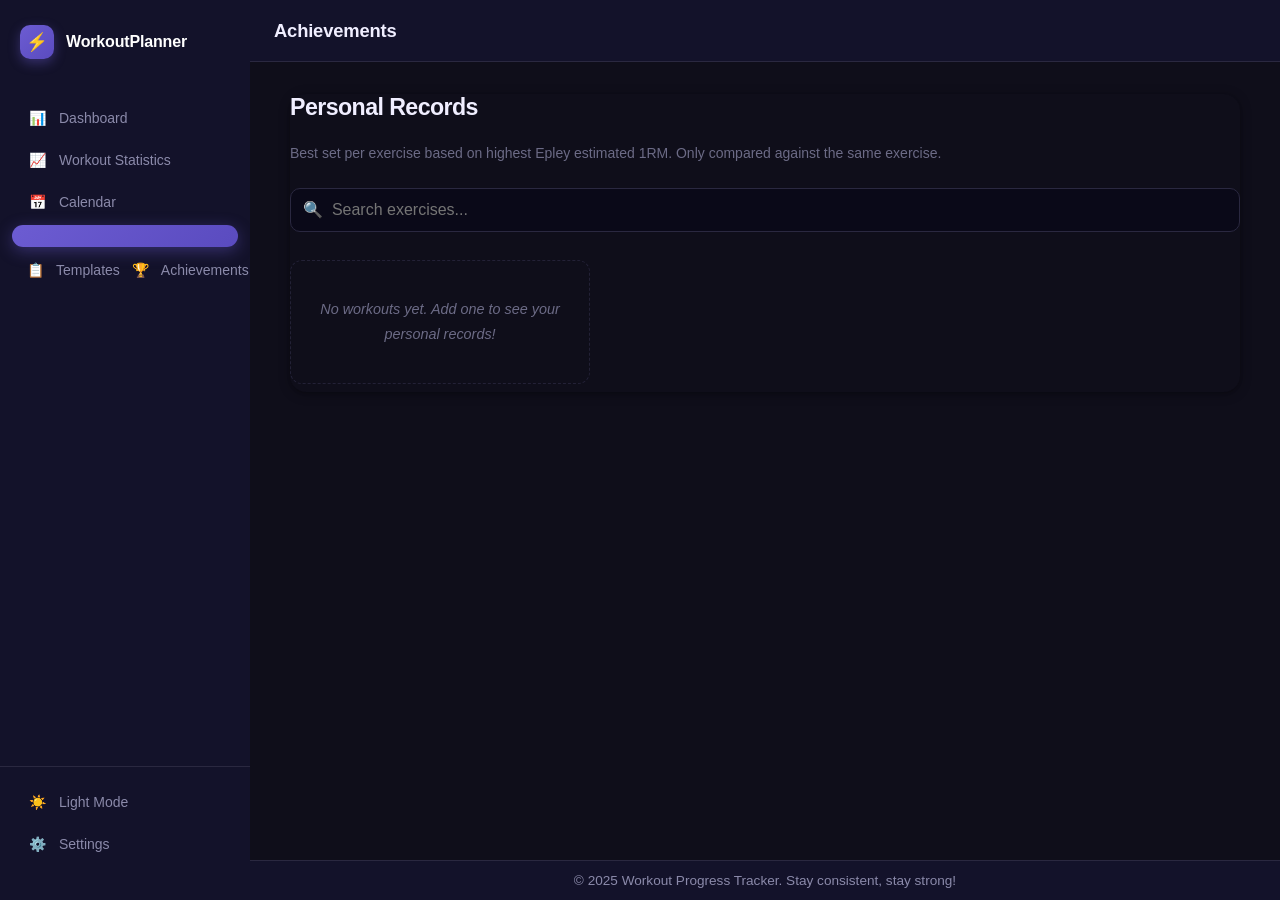
==== commit bfdae8a2: "Add PR History Timeline + Workout Templates page FEATURE 1 — PR History Timeline (Achievements page)" ====
--- a/achievements.html
+++ b/achievements.html
@@ -25,6 +25,9 @@
                     <span class="sidebar-icon">📅</span><span>Calendar</span>
                 </li>
                 <li class="sidebar-menu-item active" onclick="location.href='achievements.html'">
+                </li>
+                <li class="sidebar-menu-item" onclick="location.href='templates.html'">
+                    <span class="sidebar-icon">📋</span><span>Templates</span
                     <span class="sidebar-icon">🏆</span><span>Achievements</span>
                 </li>
             </ul>
--- a/styles.css
+++ b/styles.css
@@ -3584,3 +3584,298 @@
 /* Light mode */
 body.light-mode .mode-btn { background: #f9fafb; color: #374151; }
 body.light-mode .mode-btn-active { background: var(--primary-blue); color: #fff; }
+
+/* ========================================
+   PR HISTORY TIMELINE
+   ======================================== */
+
+.pr-timeline-toggle {
+    margin-top: 12px;
+    background: none;
+    border: 1px solid var(--border-light);
+    color: var(--text-light);
+    font-size: 0.78em;
+    font-weight: 600;
+    padding: 6px 12px;
+    border-radius: 8px;
+    cursor: pointer;
+    transition: all 0.2s;
+    width: 100%;
+    text-align: left;
+    display: flex;
+    align-items: center;
+    gap: 7px;
+}
+.pr-timeline-toggle:hover { border-color: #39ff8a; color: #39ff8a; }
+.pr-tl-arrow { font-size: 0.7em; }
+
+.pr-timeline-drawer { margin-top: 10px; }
+
+.pr-tl-list {
+    display: flex;
+    flex-direction: column;
+    gap: 0;
+    padding: 4px 0;
+}
+
+.pr-tl-item {
+    display: flex;
+    gap: 12px;
+    align-items: flex-start;
+    position: relative;
+    padding-bottom: 14px;
+}
+.pr-tl-item:last-child { padding-bottom: 0; }
+
+.pr-tl-dot {
+    width: 10px; height: 10px;
+    border-radius: 50%;
+    background: var(--border-light);
+    flex-shrink: 0;
+    margin-top: 4px;
+    position: relative;
+    z-index: 1;
+}
+.pr-tl-dot-current { background: #39ff8a; box-shadow: 0 0 8px rgba(57,255,138,0.5); }
+
+.pr-tl-line {
+    position: absolute;
+    left: 4px;
+    top: 14px;
+    bottom: 0;
+    width: 2px;
+    background: var(--border-light);
+}
+
+.pr-tl-content { flex: 1; }
+
+.pr-tl-value {
+    font-size: 0.88em;
+    font-weight: 700;
+    color: var(--text-dark);
+    display: flex;
+    align-items: center;
+    gap: 6px;
+}
+
+.pr-tl-badge {
+    background: #39ff8a;
+    color: #0a2a18;
+    font-size: 0.65em;
+    padding: 1px 6px;
+    border-radius: 4px;
+    font-weight: 800;
+}
+
+.pr-tl-sub {
+    font-size: 0.75em;
+    color: var(--text-light);
+    margin-top: 1px;
+}
+
+.pr-tl-meta {
+    font-size: 0.72em;
+    color: var(--text-light);
+    opacity: 0.7;
+    margin-top: 1px;
+}
+
+.pr-tl-empty {
+    font-size: 0.8em;
+    color: var(--text-light);
+    font-style: italic;
+    padding: 8px 0;
+    opacity: 0.7;
+}
+
+/* ========================================
+   WORKOUT TEMPLATES PAGE
+   ======================================== */
+
+.template-controls {
+    display: flex;
+    gap: 14px;
+    align-items: center;
+    margin-bottom: 24px;
+    flex-wrap: wrap;
+}
+.template-search-wrap { flex: 1; min-width: 200px; }
+
+.templates-grid {
+    display: grid;
+    grid-template-columns: repeat(auto-fill, minmax(300px, 1fr));
+    gap: 18px;
+}
+
+/* Template card */
+.template-card {
+    background: var(--card-bg);
+    border: 1px solid var(--border-light);
+    border-radius: 16px;
+    padding: 20px;
+    box-shadow: 0 3px 14px rgba(0,0,0,0.22);
+    transition: all 0.22s ease;
+    display: flex;
+    flex-direction: column;
+    gap: 12px;
+}
+.template-card:hover {
+    transform: translateY(-4px);
+    box-shadow: 0 12px 32px rgba(0,0,0,0.38);
+    border-color: rgba(57,255,138,0.25);
+}
+
+.tc-name { font-size: 1.05em; font-weight: 700; color: var(--text-dark); margin: 0; }
+.tc-desc { font-size: 0.82em; color: var(--text-light); margin: 3px 0 0; }
+
+.tc-muscles {
+    display: flex;
+    flex-wrap: wrap;
+    gap: 6px;
+}
+.tc-muscle-tag {
+    background: rgba(108,92,210,0.18);
+    color: #a5b4fc;
+    font-size: 0.72em;
+    font-weight: 600;
+    padding: 3px 9px;
+    border-radius: 20px;
+}
+
+.tc-stats {
+    display: flex;
+    gap: 14px;
+    font-size: 0.8em;
+    color: var(--text-light);
+}
+
+.tc-actions {
+    display: flex;
+    gap: 7px;
+    flex-wrap: wrap;
+    margin-top: 4px;
+}
+.tc-btn-start { flex: 1; font-size: 0.85em; padding: 8px 12px; }
+.tc-btn { font-size: 0.78em; padding: 7px 11px; }
+.tc-btn-dup { background: rgba(108,92,210,0.2); color: var(--primary-blue); }
+.tc-btn-dup:hover { background: var(--primary-blue); color: #fff; }
+
+/* Template empty state */
+.template-empty {
+    text-align: center;
+    padding: 60px 20px;
+    grid-column: 1 / -1;
+}
+.template-empty-icon { font-size: 3em; margin-bottom: 14px; }
+.template-empty h3 { color: var(--text-dark); margin-bottom: 10px; }
+.template-empty p { color: var(--text-light); margin-bottom: 20px; font-size: 0.9em; line-height: 1.7; }
+
+/* Template Editor Modal */
+.template-editor-modal {
+    position: fixed;
+    inset: 0;
+    z-index: 3000;
+    display: flex;
+    align-items: center;
+    justify-content: center;
+}
+.template-editor-modal.hidden { display: none; }
+
+.te-backdrop {
+    position: absolute;
+    inset: 0;
+    background: rgba(0,0,0,0.65);
+}
+
+.te-content {
+    position: relative;
+    background: var(--card-bg);
+    border: 1px solid var(--border-light);
+    border-radius: 18px;
+    width: 560px;
+    max-width: 96vw;
+    max-height: 90vh;
+    overflow-y: auto;
+    box-shadow: 0 24px 70px rgba(0,0,0,0.55);
+}
+
+.te-header {
+    display: flex;
+    justify-content: space-between;
+    align-items: center;
+    padding: 20px 24px;
+    border-bottom: 1px solid var(--border-light);
+    position: sticky;
+    top: 0;
+    background: var(--card-bg);
+    z-index: 1;
+}
+.te-header h2 { margin: 0; font-size: 1.1em; }
+
+.te-body { padding: 22px 24px; }
+
+.te-exercises-list {
+    margin-bottom: 18px;
+    display: flex;
+    flex-direction: column;
+    gap: 8px;
+}
+.te-ex-empty { font-size: 0.85em; color: var(--text-light); font-style: italic; }
+
+.te-ex-item {
+    display: flex;
+    justify-content: space-between;
+    align-items: center;
+    background: var(--bg-deep, #0a0918);
+    border: 1px solid var(--border-light);
+    border-radius: 10px;
+    padding: 10px 14px;
+}
+.te-ex-name { font-weight: 600; font-size: 0.88em; color: var(--text-dark); }
+.te-ex-meta { font-size: 0.75em; color: var(--text-light); margin-top: 2px; }
+
+.te-add-exercise-form {
+    background: rgba(108,92,210,0.06);
+    border: 1px solid var(--border-light);
+    border-radius: 12px;
+    padding: 16px;
+    margin-bottom: 18px;
+}
+.te-add-title { font-size: 0.85em; font-weight: 700; color: var(--text-light); text-transform: uppercase; letter-spacing: 0.06em; margin-bottom: 12px; }
+
+.te-set-defaults { margin: 10px 0; }
+
+.te-actions {
+    display: flex;
+    gap: 10px;
+    padding-top: 10px;
+    border-top: 1px solid var(--border-light);
+}
+
+/* Save as Template button in history */
+.btn-save-template {
+    background: rgba(57,255,138,0.12);
+    color: #39ff8a;
+    border: 1px solid rgba(57,255,138,0.3);
+    padding: 8px 13px;
+    font-size: 0.82em;
+    border-radius: 8px;
+}
+.btn-save-template:hover {
+    background: rgba(57,255,138,0.22);
+    border-color: #39ff8a;
+}
+
+/* Responsive */
+@media (max-width: 768px) {
+    .templates-grid { grid-template-columns: 1fr; }
+    .tc-actions { flex-direction: column; }
+    .tc-btn-start { flex: none; }
+}
+
+body.light-mode .template-card { background: #ffffff; }
+body.light-mode .te-content { background: #ffffff; }
+body.light-mode .te-header { background: #ffffff; }
+body.light-mode .te-ex-item { background: #f9fafb; }
+body.light-mode .te-add-exercise-form { background: rgba(108,92,210,0.04); }
+body.light-mode .tc-muscle-tag { background: rgba(108,92,210,0.1); color: var(--primary-blue); }
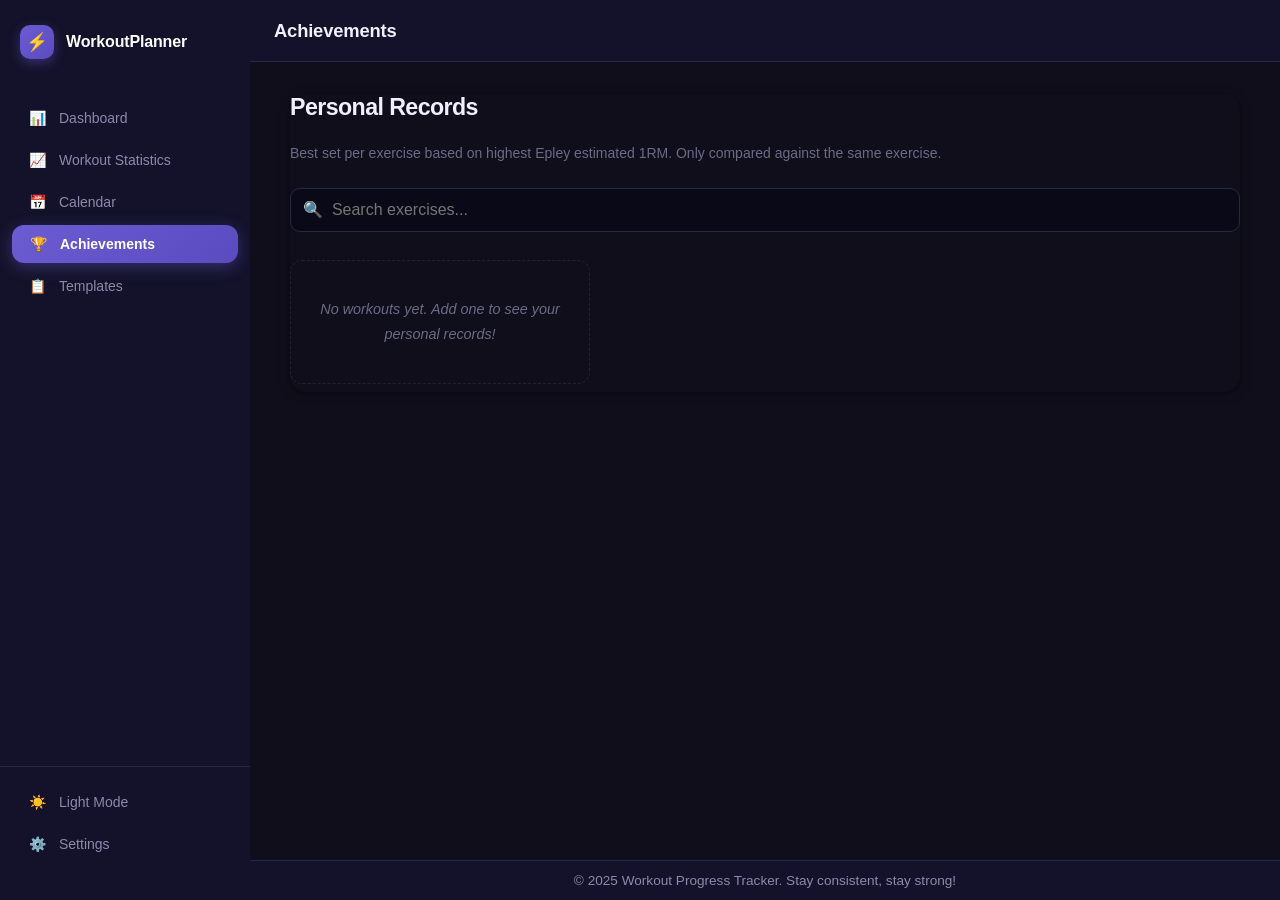
==== commit d791679b: "Fix sidebar corruption: restore Achievements and Templates as separate items sed mangled the HTML, m" ====
--- a/achievements.html
+++ b/achievements.html
@@ -25,10 +25,10 @@
                     <span class="sidebar-icon">📅</span><span>Calendar</span>
                 </li>
                 <li class="sidebar-menu-item active" onclick="location.href='achievements.html'">
+                    <span class="sidebar-icon">🏆</span><span>Achievements</span>
                 </li>
                 <li class="sidebar-menu-item" onclick="location.href='templates.html'">
-                    <span class="sidebar-icon">📋</span><span>Templates</span
-                    <span class="sidebar-icon">🏆</span><span>Achievements</span>
+                    <span class="sidebar-icon">📋</span><span>Templates</span>
                 </li>
             </ul>
             <div class="sidebar-bottom">
